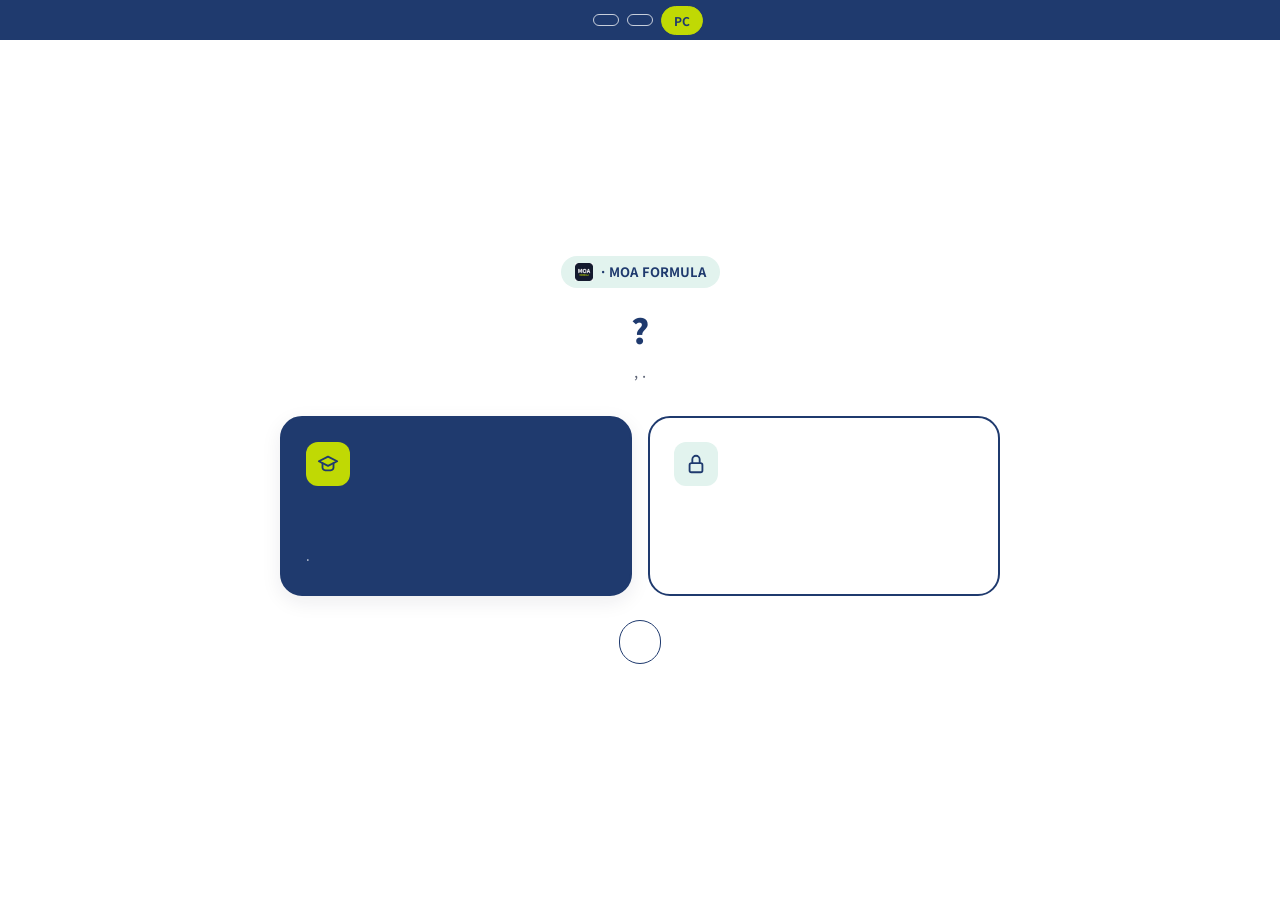
==== index.html @ aa8a3c90 "style: 앱 전체 이모지 제거 Co-Authored-By: Claude Sonnet 4.6 <noreply@anthropic.com> Claude-Session: https:/" ====
<!doctype html>
<html lang="ko">
<head>
<meta charset="UTF-8">
<meta name="viewport" content="width=device-width, initial-scale=1.0, maximum-scale=1.0">
<title>MOA FORMULA </title>
<meta name="apple-mobile-web-app-capable" content="yes">
<meta name="apple-mobile-web-app-status-bar-style" content="black-translucent">
<meta name="apple-mobile-web-app-title" content="MOA FORMULA">
<meta name="mobile-web-app-capable" content="yes">
<meta name="theme-color" content="#FFFFFF"><!--      (2026-10-03) -->
<link rel="apple-touch-icon" href="/apple-touch-icon.png">
<link rel="icon" type="image/png" sizes="192x192" href="/icon-192.png">
<link rel="manifest" href="/manifest.webmanifest"><!--    (2026-10-04) -->
<link rel="stylesheet" href="https://fonts.googleapis.com/css2?family=Noto+Sans+KR:wght@400;500;700;800;900&display=swap">
<link rel="stylesheet" href="/tokens.css">
<style>
*{box-sizing:border-box;-webkit-tap-highlight-color:transparent}
html,body{margin:0;padding:0}
body{font-family:var(--font-sans);background:var(--c-bg);color:var(--c-ink);font-size:var(--fs-base);line-height:var(--lh-base);word-break:keep-all;overflow-wrap:break-word;}
.app-card{--ac:var(--c-brand);--at:var(--c-brand);--ab:var(--c-brand);background:var(--c-surface);border-radius:var(--radius-lg);border:1px solid var(--c-line);box-shadow:var(--shadow-sm);padding:var(--space-4) var(--space-5) var(--space-5);margin-bottom:var(--space-3)}
.app-card .app-title{display:flex;align-items:center;gap:var(--space-3);font-size:var(--fs-lg);font-weight:var(--fw-heavy);color:var(--c-ink);margin-bottom:var(--space-3)}
.app-icon{flex-shrink:0;width:36px;height:36px;border-radius:var(--radius-md);display:inline-flex;align-items:center;justify-content:center;background:var(--ac);color:var(--c-on-brand)}
.app-icon svg{width:19px;height:19px}
.app-step{font-size:var(--fs-xs);font-weight:var(--fw-bold);color:var(--c-muted);letter-spacing:.02em;margin:0 0 var(--space-2)}
.app-desc{font-size:var(--fs-sm);color:var(--c-muted);margin:calc(var(--space-1) * -1) 0 var(--space-3)}
.c-resume{--ac:var(--app-resume);--at:var(--app-resume);--ab:var(--app-resume)}
.c-interview{--ac:var(--app-interview);--at:var(--app-interview);--ab:var(--app-interview)}
.c-tracker{--ac:var(--app-tracker);--at:var(--app-tracker-ink);--ab:var(--app-tracker)}
.c-tracker .app-icon{color:var(--app-tracker-ink)}
.c-board{--ac:var(--app-board);--at:var(--app-board);--ab:var(--app-board)}
.c-proposal,.c-assemble{--ac:var(--app-proposal);--at:var(--app-proposal);--ab:var(--app-proposal)}
.c-qbank{--ac:var(--app-qbank);--at:var(--app-qbank-ink);--ab:var(--app-qbank-ink)}
.c-qbank .app-icon{color:var(--app-qbank-ink)}
.c-master{--ac:var(--app-master);--at:var(--app-master);--ab:var(--app-master)}
.c-doc{--ac:var(--c-brand);--at:var(--c-brand);--ab:var(--c-brand)}
.c-timeplan{--ac:var(--app-timeplan,#0E7C74);--at:var(--app-timeplan,#0E7C74);--ab:var(--app-timeplan,#0E7C74)}
.role-row{display:flex;gap:var(--space-2);flex-wrap:wrap}
a.role-btn{flex:1;min-width:120px;text-align:center;min-height:46px;display:inline-flex;align-items:center;justify-content:center;padding:var(--space-3) var(--space-3);border-radius:var(--radius-md);font-size:var(--fs-md);font-weight:var(--fw-bold);text-decoration:none;transition:transform .12s ease,box-shadow .12s ease}
a.role-btn:hover{transform:translateY(-1px);box-shadow:var(--shadow-md)}
a.role-btn:focus-visible{outline:3px solid var(--c-focus);outline-offset:2px}
.role-btn.student{background:var(--ac);color:var(--c-on-brand);border:2px solid var(--ac)}
.c-tracker .role-btn.student{color:var(--app-tracker-ink)}
.c-qbank .role-btn.student{color:var(--app-qbank-ink)}
.role-btn.teacher{background:var(--c-surface);color:var(--at);border:2px solid var(--ab)}
.role-btn.teacher::before{content:"";display:inline-block;width:13px;height:13px;margin-right:6px;background:currentColor;
-webkit-mask:url("data:image/svg+xml,%3Csvg xmlns='http://www.w3.org/2000/svg' viewBox='0 0 24 24' fill='none' stroke='black' stroke-width='2.4' stroke-linecap='round' stroke-linejoin='round'%3E%3Crect x='5' y='11' width='14' height='10' rx='2'/%3E%3Cpath d='M8 11V7a4 4 0 0 1 8 0v4'/%3E%3C/svg%3E") center/contain no-repeat;
mask:url("data:image/svg+xml,%3Csvg xmlns='http://www.w3.org/2000/svg' viewBox='0 0 24 24' fill='none' stroke='black' stroke-width='2.4' stroke-linecap='round' stroke-linejoin='round'%3E%3Crect x='5' y='11' width='14' height='10' rx='2'/%3E%3Cpath d='M8 11V7a4 4 0 0 1 8 0v4'/%3E%3C/svg%3E") center/contain no-repeat}
.sr-only{position:absolute!important;width:1px;height:1px;padding:0;margin:-1px;overflow:hidden;clip:rect(0 0 0 0);white-space:nowrap;border:0}
.nav-tip{margin:var(--space-3) var(--space-3) 0;padding-top:var(--space-3);border-top:1px solid var(--c-line);font-size:var(--fs-xs);line-height:1.6;color:var(--c-muted);white-space:normal}
.role-legend{display:flex;gap:var(--space-4);font-size:var(--fs-xs);color:var(--c-muted);margin:0 var(--space-1) var(--space-3)}
.role-legend span{display:flex;align-items:center;gap:6px}
.role-legend i{display:inline-block;width:22px;height:12px;border-radius:4px}
.role-legend .lg-student{background:var(--c-brand)}
.role-legend .lg-teacher{border:2px solid var(--c-brand)}
.group-label{font-size:var(--fs-sm);font-weight:var(--fw-heavy);color:var(--c-muted);margin:var(--space-6) var(--space-1) var(--space-3);letter-spacing:.04em}
.master-only{display:none}
body.is-master .master-only{display:block}
.teacher-only{display:none}
body.is-teacher .teacher-only{display:block}
.who-bar{background:var(--c-brand-tint);border:1px solid var(--c-line);border-radius:var(--radius-lg);padding:var(--space-3) var(--space-4);font-size:var(--fs-sm);color:var(--c-ink);line-height:var(--lh-base);margin-bottom:var(--space-2)}
.who-bar b{color:var(--c-brand)}
.fold{padding:0;overflow:hidden}
.fold summary{cursor:pointer;padding:var(--space-4) var(--space-5);font-weight:var(--fw-heavy);font-size:var(--fs-base);color:var(--c-brand);list-style-position:inside}
.fold summary:focus-visible{outline:3px solid var(--c-focus);outline-offset:-3px}
.fold-body{padding:0 var(--space-5) var(--space-5);font-size:var(--fs-sm);line-height:var(--lh-loose);color:var(--c-ink-2)}
.feat-h{display:block;margin:var(--space-4) 0 6px;font-size:var(--fs-md);color:var(--fc)}
.note-box{margin-top:var(--space-4);padding:var(--space-3) var(--space-4);background:var(--c-danger-soft);border-radius:var(--radius-sm)}
.note-box b{color:var(--c-danger)}
.guide-h{display:flex;align-items:center;gap:var(--space-2);margin:var(--space-4) 0 var(--space-3);font-size:var(--fs-md)}
.guide-h i{width:10px;height:10px;border-radius:50%;background:var(--fc);display:inline-block}
table.guide{width:100%;border-collapse:separate;border-spacing:0;border-radius:var(--radius-md);overflow:hidden;border:1px solid var(--c-line);table-layout:fixed;margin-bottom:var(--space-5)}
table.guide th{text-align:left;font-size:var(--fs-xs);color:var(--c-on-brand);background:var(--fc);padding:10px 12px}
table.guide th:first-child{width:34%}
table.guide td{padding:12px;font-size:12.5px;line-height:1.7;vertical-align:top;border-top:1px solid var(--c-line);color:var(--c-ink-2);background:var(--c-surface)}
table.guide tr:nth-child(even) td{background:var(--c-surface-alt)}
table.guide td:first-child{font-weight:var(--fw-bold);color:var(--c-brand);line-height:1.5}
.fc-resume{--fc:var(--app-resume)} .fc-interview{--fc:var(--app-interview)} .fc-tracker{--fc:var(--app-tracker-ink)} .fc-board{--fc:var(--app-board)} .fc-proposal{--fc:var(--app-proposal)} .fc-timeplan{--fc:var(--app-timeplan,#0E7C74)}
footer{text-align:center;font-size:var(--fs-xs);color:var(--c-muted);padding:var(--space-6) var(--space-4) var(--space-2)}
/*    (  →   /   →  )  */
.landing,.login,.app-view{display:none}
body.view-landing .landing{display:flex}
body.view-login .login{display:flex}
body.view-app .app-view{display:block}
.landing,.login{min-height:100vh;align-items:center;justify-content:center;padding:var(--space-10) var(--space-5);background:var(--c-bg)}
.landing-inner{width:100%;max-width:720px;text-align:center}
.eyebrow{display:inline-flex;align-items:center;gap:var(--space-2);font-size:var(--fs-sm);font-weight:var(--fw-bold);color:var(--c-brand);background:var(--c-brand-soft);padding:6px 14px;border-radius:var(--radius-pill)}
.eyebrow img{width:18px;height:18px}
.landing h1{margin:var(--space-5) 0 var(--space-2);font-size:var(--fs-3xl);font-weight:var(--fw-black);line-height:var(--lh-tight);color:var(--c-ink);letter-spacing:-0.01em}
.landing .lead{margin:0 0 var(--space-8);font-size:var(--fs-base);color:var(--c-muted)}
.choice-grid{display:grid;grid-template-columns:repeat(2,minmax(0,1fr));gap:var(--space-4)}
.choice{font-family:inherit;text-align:left;cursor:pointer;display:flex;flex-direction:column;gap:var(--space-2);min-height:180px;padding:var(--space-6);border-radius:var(--radius-xl);transition:transform .15s ease,box-shadow .15s ease}
.choice:hover{transform:translateY(-2px);box-shadow:var(--shadow-lg)}
.choice:focus-visible{outline:3px solid var(--c-focus);outline-offset:3px}
.choice .ch-icon{width:44px;height:44px;border-radius:var(--radius-md);display:inline-flex;align-items:center;justify-content:center}
.choice .ch-icon svg{width:22px;height:22px}
.choice .ch-title{font-size:var(--fs-2xl);font-weight:var(--fw-black);margin-top:auto}
.choice .ch-sub{font-size:var(--fs-sm);line-height:var(--lh-base)}
.choice.student{background:var(--c-brand);color:var(--c-on-brand);border:2px solid var(--c-brand);box-shadow:var(--shadow-md)}
.choice.student .ch-icon{background:var(--c-accent);color:var(--c-accent-ink)}
.choice.student .ch-sub{color:var(--c-on-brand-muted)}
.choice.teacher{background:var(--c-surface);color:var(--c-brand);border:2px solid var(--c-brand)}
.choice.teacher .ch-icon{background:var(--c-brand-soft);color:var(--c-brand)}
.choice.teacher .ch-sub{color:var(--c-muted)}
.landing .foot-note{margin-top:var(--space-6);font-size:var(--fs-xs);color:var(--c-muted)}
.login-card{width:100%;max-width:420px;background:var(--c-surface);border:1px solid var(--c-line);border-radius:var(--radius-xl);box-shadow:var(--shadow-md);padding:var(--space-8) var(--space-6)}
.login-card h2{margin:var(--space-2) 0 var(--space-1);font-size:var(--fs-xl);font-weight:var(--fw-black);color:var(--c-ink)}
.login-card .lead{margin:0 0 var(--space-5);font-size:var(--fs-sm);color:var(--c-muted)}
.login-card label.f{display:block;font-size:var(--fs-sm);font-weight:var(--fw-bold);color:var(--c-ink-2);margin:var(--space-4) 0 6px}
.login-card input[type=text]{width:100%;font-family:inherit;font-size:16px;padding:12px 14px;border:1px solid var(--c-line-strong);border-radius:var(--radius-md);background:var(--c-surface);color:var(--c-ink)}
.login-card input[type=text]:focus{outline:3px solid var(--c-brand-soft);border-color:var(--c-brand)}
.back-link{font-family:inherit;background:none;border:none;padding:var(--space-2) 0;color:var(--c-muted);font-size:var(--fs-sm);cursor:pointer}
.back-link:hover{color:var(--c-brand)}
.privacy-box{margin-top:var(--space-5);padding:var(--space-4);background:var(--c-surface-alt);border:1px solid var(--c-line);border-radius:var(--radius-md);font-size:var(--fs-xs);line-height:var(--lh-base);color:var(--c-ink-2)}
.privacy-box b{display:block;font-size:var(--fs-sm);color:var(--c-ink);margin-bottom:var(--space-1)}
.privacy-box ul{margin:0 0 var(--space-2);padding-left:18px}
.privacy-box a{color:var(--c-brand);font-weight:var(--fw-bold)}
label.check{display:flex;gap:var(--space-2);align-items:flex-start;margin-top:var(--space-3);font-size:var(--fs-sm);color:var(--c-ink);cursor:pointer}
label.check input{width:18px;height:18px;margin-top:2px;accent-color:var(--c-brand)}
.quick{margin:0 0 var(--space-5)}
.quick-lab{font-size:var(--fs-sm);color:var(--c-muted);margin-bottom:var(--space-2)}
.login-card.has-quick > :not(.back-link):not(h2):not(.lead):not(.quick){display:none}
.form-err{min-height:20px;margin:var(--space-2) 0 0;font-size:var(--fs-sm);color:var(--c-danger)}
.btn-primary{width:100%;min-height:50px;margin-top:var(--space-2);font-family:inherit;font-size:var(--fs-base);font-weight:var(--fw-bold);border:none;border-radius:var(--radius-md);background:var(--c-brand);color:var(--c-on-brand);cursor:pointer}
.btn-primary:hover{background:var(--c-brand-strong)}
.btn-primary:focus-visible{outline:3px solid var(--c-focus);outline-offset:2px}
/*     ( )  */
.cc-new{width:100%;font-family:inherit;font-size:var(--fs-md);font-weight:var(--fw-bold);min-height:48px;border:none;border-radius:var(--radius-md);background:var(--c-brand);color:var(--c-on-brand);cursor:pointer;margin-top:var(--space-3)}
.cc-new:hover{background:var(--c-brand-strong)}
.cc-form{display:flex;flex-direction:column;gap:var(--space-3);margin-top:var(--space-3);padding:var(--space-4);background:var(--c-surface-alt);border:1px solid var(--c-line);border-radius:var(--radius-md)}
.cc-form[hidden]{display:none}
.cc-form label{display:block;font-size:var(--fs-xs);font-weight:var(--fw-bold);color:var(--c-ink-2);margin-bottom:4px}
.cc-form input,.cc-form select{width:100%;box-sizing:border-box;font-family:inherit;font-size:16px;min-height:44px;padding:0 var(--space-3);border:1px solid var(--c-line-strong);border-radius:var(--radius-md);background:var(--c-surface);color:var(--c-ink)}
.cc-row2{display:grid;grid-template-columns:minmax(0,1fr) minmax(0,1fr);gap:var(--space-2)}
.cc-chips{display:flex;flex-wrap:wrap;gap:6px;margin-top:6px}
.cc-chips:empty{display:none}
.cc-chip{font-family:inherit;font-size:var(--fs-xs);min-height:32px;padding:0 12px;border-radius:999px;border:1px solid var(--c-line-strong);background:var(--c-surface);color:var(--c-ink-2);cursor:pointer}
.cc-chip:hover{border-color:var(--c-brand);color:var(--c-brand)}
.cc-preview{font-size:var(--fs-sm);color:var(--c-ink-2);background:var(--c-surface);border:1px dashed var(--c-line-strong);border-radius:var(--radius-md);padding:10px 12px}
.cc-preview b{color:var(--c-ink)}
.qt-box{grid-column:1 / -1}
.qt-box .qt-note{font-size:var(--fs-xs);color:var(--c-ink-2);margin:4px 0 0;line-height:1.5}
.as-only{margin:var(--space-2) 0}
.as-only label{display:block;font-size:var(--fs-xs);font-weight:var(--fw-bold);color:var(--c-ink-2);margin-bottom:4px}
.as-only select{width:100%;box-sizing:border-box;font-family:inherit;font-size:16px;min-height:44px;padding:0 var(--space-3);border:1px solid var(--c-line-strong);border-radius:var(--radius-md);background:var(--c-surface);color:var(--c-ink)}
.qt-box label.once-chk,.cc-row2 label.once-chk{grid-column:1/-1;display:flex;align-items:flex-start;gap:8px;font-size:var(--fs-sm);font-weight:var(--fw-regular);margin:2px 0 0;color:var(--c-ink-2);line-height:1.5;cursor:pointer}
.qt-box label.once-chk input,.cc-row2 label.once-chk input{width:18px;height:18px;min-height:0;padding:0;margin:2px 0 0;flex:none;accent-color:var(--c-brand)}
.qt-tag{display:inline-block;font-size:11px;font-weight:var(--fw-bold);color:var(--c-ink-2);background:var(--c-surface-alt);border:1px solid var(--c-line);border-radius:999px;padding:1px 8px;margin:2px 4px 0 0}
.qt-tag.on{color:var(--c-brand);border-color:var(--c-brand);background:var(--c-surface)}
.qt-tag.off{font-weight:var(--fw-regular);color:var(--c-muted);background:var(--c-surface)}
.cc-btn{font-family:inherit;font-size:var(--fs-md);font-weight:var(--fw-bold);min-height:48px;padding:0 var(--space-5);border:none;border-radius:var(--radius-md);background:var(--c-brand);color:var(--c-on-brand);cursor:pointer;white-space:nowrap}
.cc-btn:hover{background:var(--c-brand-strong)}
.cc-btn:focus-visible,.cc-new:focus-visible,.cc-copy:focus-visible,.cc-more:focus-visible,.cc-end:focus-visible,.cc-toggle:focus-visible{outline:3px solid var(--c-focus);outline-offset:2px}
.cc-msg{min-height:18px;margin:var(--space-2) 0 0;font-size:var(--fs-sm);color:var(--c-danger)}
.cc-msg.ok{color:var(--c-ink);font-weight:var(--fw-bold)}
.cc-list{display:flex;flex-direction:column;gap:var(--space-2);margin-top:var(--space-2)}
.cc-head{font-size:var(--fs-sm);font-weight:var(--fw-bold);color:var(--c-ink-2);margin-top:var(--space-2)}
.cc-ticket{border:2px solid var(--c-brand);border-radius:var(--radius-lg);padding:var(--space-4);display:flex;flex-direction:column;gap:var(--space-3);background:var(--c-surface)}
.cc-ticket-top{display:flex;align-items:center;justify-content:space-between;gap:var(--space-3)}
.cc-ticket .cc-code{font-size:40px}
.cc-ticket .cc-name{font-size:var(--fs-md);font-weight:var(--fw-bold);color:var(--c-ink);word-break:keep-all}
.cc-left{font-size:var(--fs-xs);font-weight:var(--fw-bold);color:var(--c-brand);background:var(--c-brand-soft);border-radius:999px;padding:5px 10px;white-space:nowrap}
.cc-left.warn{color:#8A4B00;background:#FFF1DC}
.cc-ticket .cc-actions{display:flex;gap:var(--space-2);position:relative}
.cc-ticket .cc-copy{flex:1;min-height:44px;border:none;background:var(--c-brand);color:var(--c-on-brand);font-size:var(--fs-sm)}
.cc-ticket .cc-copy.line{background:var(--c-surface);color:var(--c-brand);border:1px solid var(--c-brand)}
.cc-item{display:flex;align-items:center;gap:var(--space-3);padding:6px 6px 6px var(--space-3);border-radius:var(--radius-md);background:var(--c-surface-alt);position:relative}
.cc-code{font-size:22px;font-weight:var(--fw-black);letter-spacing:.14em;color:var(--c-brand);font-variant-numeric:tabular-nums;line-height:1}
.cc-meta{flex:1;min-width:0;font-size:var(--fs-xs);color:var(--c-ink-2);line-height:1.5}
.cc-meta b{display:block;font-size:var(--fs-sm);color:var(--c-ink);overflow:hidden;text-overflow:ellipsis;white-space:nowrap}
.cc-copy{font-family:inherit;font-weight:var(--fw-bold);border-radius:var(--radius-md);cursor:pointer;white-space:nowrap}
.cc-item .cc-copy{min-height:44px;padding:0 10px;font-size:var(--fs-xs);border:1px solid var(--c-brand);background:var(--c-surface);color:var(--c-brand)}
.cc-more{width:44px;height:44px;flex-shrink:0;display:flex;align-items:center;justify-content:center;border:1px solid var(--c-line-strong);border-radius:var(--radius-md);background:var(--c-surface);cursor:pointer;color:var(--c-ink-2);font-size:20px;line-height:1}
.cc-item .cc-more{border-color:transparent;background:transparent}
.cc-ticket .cc-more{flex:0 0 44px;width:44px;padding:0}
.cc-pop .cc-copy{width:100%;text-align:left;min-height:44px;padding:0 12px;border:none;background:transparent;color:var(--c-brand);font-size:var(--fs-sm);border-radius:var(--radius-sm)}
.cc-pop .cc-copy:hover{background:var(--c-surface-alt)}
.cc-pop{position:absolute;right:0;top:calc(100% + 4px);z-index:5;background:var(--c-surface);border:1px solid var(--c-line-strong);border-radius:var(--radius-md);box-shadow:var(--shadow-md);padding:4px;min-width:150px}
.cc-pop[hidden]{display:none}
.cc-pop-h{padding:8px 12px 2px;font-size:var(--fs-xs);color:var(--c-ink-2);border-top:1px solid var(--c-line)}
.cc-end{width:100%;text-align:left;font-family:inherit;font-size:var(--fs-sm);min-height:44px;padding:0 12px;border:none;background:transparent;color:var(--c-danger);cursor:pointer;border-radius:var(--radius-sm)}
.cc-end:hover{background:var(--c-surface-alt)}
.cc-others{margin-top:var(--space-4);padding-top:var(--space-4);border-top:1px solid var(--c-line);display:flex;flex-direction:column;gap:var(--space-2)}
.cc-others[hidden]{display:none}
.cc-toggle{display:flex;align-items:center;justify-content:space-between;width:100%;min-height:44px;padding:0 14px;font-family:inherit;font-size:var(--fs-sm);color:var(--c-ink);background:var(--c-surface);border:1px solid var(--c-line-strong);border-radius:var(--radius-md);cursor:pointer}
.cc-toggle b{color:var(--c-brand)}
.cc-toggle span:last-child{color:var(--c-muted);font-size:var(--fs-xs)}
.cc-owner{font-size:var(--fs-sm);font-weight:var(--fw-bold);color:var(--c-ink);margin-top:var(--space-2)}
/*     (2026-10-03) */
.as-list{display:flex;flex-direction:column;gap:var(--space-2);margin-bottom:var(--space-3)}
.as-card{border:2px solid var(--c-brand);border-radius:var(--radius-lg);padding:var(--space-3) var(--space-4);background:var(--c-surface)}
.as-card.later{border-width:1px;border-color:var(--c-line,#DDE1E9)}
.as-top{display:flex;align-items:center;gap:6px;flex-wrap:wrap;font-size:var(--fs-xs);color:var(--c-ink-2)}
.as-tag{font-weight:800;color:#fff;background:var(--c-brand);border-radius:6px;padding:2px 8px}
.as-tag.own{background:#643DF2}
.as-title{font-size:var(--fs-md);font-weight:var(--fw-bold);color:var(--c-ink);margin-top:4px;word-break:keep-all}
.as-slot{display:inline-block;margin-top:4px;font-size:var(--fs-sm);font-weight:700;color:var(--c-ink-2);background:var(--c-surface-alt,#F3F4F7);border-radius:6px;padding:2px 8px}
.as-live{display:flex;align-items:center;justify-content:space-between;gap:var(--space-2);margin-top:var(--space-2)}
.as-live .cc-code{font-size:36px}
.as-btn{width:100%;min-height:48px;margin-top:var(--space-2);border:none;border-radius:var(--radius-md,10px);background:var(--c-brand);color:var(--c-on-brand,#fff);font-weight:800;font-size:var(--fs-sm);cursor:pointer}
.as-btn.line{background:var(--c-surface);color:var(--c-brand);border:1.5px solid var(--c-brand)}
.as-row{display:flex;gap:var(--space-2)}.as-row .as-btn{flex:1}
.as-sv{width:100%;min-height:44px;margin-top:var(--space-2);border:1px dashed var(--c-line-strong,#C9CED8);border-radius:var(--radius-md,10px);background:var(--c-surface);color:var(--c-ink);font-family:inherit;font-weight:700;font-size:var(--fs-sm);cursor:pointer}
.as-sv:hover{border-style:solid}
.as-head{display:block;color:inherit;text-decoration:none;border-radius:var(--radius-md,10px)}
.as-head:focus-visible{outline:2px solid var(--c-ink);outline-offset:4px}
.as-go{margin-left:auto;font-weight:700;color:var(--c-ink);white-space:nowrap}
.bigcode .bc-url{display:flex;gap:8px;flex-wrap:wrap;justify-content:center}
.bigcode .bc-url button{min-height:44px;padding:0 18px;border-radius:22px;border:1px solid var(--c-line,#DDE1E9);background:#fff;font-family:inherit;font-weight:700;cursor:pointer}
.bigcode{position:fixed;inset:0;z-index:9999;background:#fff;display:flex;flex-direction:column;align-items:center;justify-content:center;gap:18px;padding:24px;text-align:center}
.bigcode .bc-lab{font-size:clamp(18px,3vw,30px);font-weight:800;color:var(--c-ink);word-break:keep-all}
.bigcode .bc-code{font-size:clamp(90px,22vw,220px);font-weight:900;letter-spacing:.12em;color:var(--c-brand);line-height:1;font-variant-numeric:tabular-nums}
.bigcode .bc-how{font-size:clamp(15px,2.2vw,22px);color:var(--c-ink-2);line-height:1.6}
.bigcode img{width:clamp(130px,20vw,200px);height:auto}
.bigcode .bc-close{position:absolute;top:16px;right:16px;min-height:44px;padding:0 18px;border-radius:22px;border:1px solid var(--c-line,#DDE1E9);background:#fff;font-weight:700;cursor:pointer}
.cc-tag{font-size:var(--fs-xs);color:var(--c-ink-2);background:var(--c-surface-alt);border-radius:999px;padding:4px 10px}
.cc-empty{font-size:var(--fs-sm);color:var(--c-muted);padding:var(--space-2) 0}
.cc-card{grid-column:1 / -1}
.btn-ghost{font-family:inherit;font-size:var(--fs-sm);font-weight:var(--fw-bold);background:transparent;border:1px solid var(--c-on-brand-muted);color:var(--c-on-brand);border-radius:var(--radius-sm);padding:6px 12px;cursor:pointer}
/*   —    */
.student-only{display:none}
body.is-student .student-only{display:block}
body.is-student .staff-only,body.is-student .role-btn.teacher{display:none}
/*   +  (    .frame   →    )  */
.preview-bar{position:sticky;top:0;z-index:40;display:flex;align-items:center;justify-content:center;gap:var(--space-2);height:40px;padding:0 var(--space-4);background:var(--c-ink);color:var(--c-on-brand)}
.pv-label{font-size:var(--fs-xs);color:var(--c-on-brand-muted);margin-right:var(--space-2)}
.preview-bar button{font-family:inherit;font-size:var(--fs-xs);font-weight:var(--fw-bold);padding:5px 12px;border-radius:var(--radius-pill);border:1px solid var(--c-on-brand-muted);background:transparent;color:var(--c-on-brand);cursor:pointer}
.preview-bar button[aria-pressed="true"]{background:var(--c-accent);border-color:var(--c-accent);color:var(--c-accent-ink)}
body.is-student .preview-bar{display:none}
@media (max-width:820px){ .preview-bar{display:none} }
.frame{container-type:inline-size;container-name:frame;width:100%;margin:0 auto;background:var(--c-bg);position:relative}
body[data-preview="mobile"] .frame{width:390px}
body[data-preview="tablet"] .frame{width:768px}
body[data-preview="mobile"],body[data-preview="tablet"]{background:var(--c-line)}
body[data-preview="mobile"] .frame,body[data-preview="tablet"] .frame{margin:var(--space-6) auto;border-radius:var(--radius-xl);box-shadow:var(--shadow-lg);overflow:clip;min-height:760px}
body{--pv-h:40px}
body.is-student{--pv-h:0px}
@media (max-width:820px){ body{--pv-h:0px} }
.landing,.login{min-height:calc(100vh - var(--pv-h))}

.topbar{position:sticky;top:var(--pv-h);z-index:30;display:flex;align-items:center;gap:var(--space-3);height:var(--h-topbar);padding:0 var(--space-6);background:var(--c-brand);color:var(--c-on-brand)}
.topbar .brand{display:flex;align-items:center;gap:var(--space-2);font-size:var(--fs-md);font-weight:var(--fw-black);letter-spacing:.06em;color:var(--c-on-brand)}
.topbar .brand img{width:24px;height:24px}
.topbar-right{margin-left:auto;display:flex;align-items:center;gap:var(--space-2)}
.role-pill{font-size:var(--fs-xs);font-weight:var(--fw-bold);padding:4px 10px;border-radius:var(--radius-pill);background:var(--c-accent);color:var(--c-accent-ink)}
.menu-btn{display:none;align-items:center;justify-content:center;width:44px;height:44px;margin-left:calc(var(--space-2) * -1);background:transparent;border:none;color:var(--c-on-brand);border-radius:var(--radius-sm);cursor:pointer}
.menu-btn:focus-visible,.btn-ghost:focus-visible{outline:3px solid var(--c-accent);outline-offset:2px}

.shell{display:grid;grid-template-columns:var(--w-sidenav) minmax(0,1fr);gap:var(--space-8);max-width:var(--w-content);margin:0 auto;padding:var(--space-8) var(--space-6) var(--space-10)}
.sidenav{position:sticky;top:calc(var(--pv-h) + var(--h-topbar) + var(--space-6));align-self:start;display:flex;flex-direction:column;gap:2px}
.nav-label{font-size:var(--fs-xs);font-weight:var(--fw-bold);letter-spacing:.12em;color:var(--c-muted);padding:0 var(--space-3) var(--space-2)}
.sidenav a{display:flex;align-items:center;gap:var(--space-3);min-height:44px;padding:0 var(--space-3);border-radius:var(--radius-md);font-size:var(--fs-md);font-weight:var(--fw-bold);color:var(--c-ink-2);text-decoration:none;white-space:nowrap}
.sidenav a svg{width:18px;height:18px;flex-shrink:0;color:var(--c-muted)}
.sidenav a:hover{background:var(--c-surface)}
.sidenav a.active{background:var(--c-surface);color:var(--c-brand);box-shadow:var(--shadow-sm)}
.sidenav a.active svg{color:var(--c-brand)}
.sidenav a:focus-visible{outline:3px solid var(--c-focus);outline-offset:-3px}
.sidenav a.master-only{display:none}
body.is-master .sidenav a.master-only{display:flex}
body.is-student .sidenav{display:none}
body.is-student .shell{grid-template-columns:minmax(0,1fr);max-width:640px}
.page-head h1{margin:0;font-size:var(--fs-2xl);font-weight:var(--fw-black);color:var(--c-ink)}
.page-head p{margin:var(--space-1) 0 var(--space-4);font-size:var(--fs-sm);color:var(--c-muted)}
.sec{scroll-margin-top:calc(var(--pv-h) + var(--h-topbar) + var(--space-4))}
.sec .group-label{margin-top:var(--space-8)}
.card-grid{display:grid;grid-template-columns:repeat(2,minmax(0,1fr));gap:var(--space-4);align-items:start}
.card-grid .app-card{margin-bottom:0;height:100%}
body.is-student .card-grid{grid-template-columns:1fr}
.fold{margin-top:var(--space-4)}

/* :     */
@container frame (max-width:1023px){
  .shell{grid-template-columns:minmax(0,1fr);gap:0;padding-top:0}
  .sidenav{top:calc(var(--pv-h) + var(--h-topbar));z-index:20;flex-direction:row;gap:var(--space-1);overflow-x:auto;margin:0 calc(var(--space-6) * -1) var(--space-4);padding:var(--space-2) var(--space-6);background:var(--c-bg);border-bottom:1px solid var(--c-line);scrollbar-width:none}
  .sidenav::-webkit-scrollbar{display:none}
  .nav-label{display:none}
  .nav-tip{display:none}
  .sidenav a{min-height:40px;font-size:var(--fs-sm)}
  .page-head{padding-top:var(--space-4)}
}
/* :   */
@container frame (max-width:767px){
  .cc-form{grid-template-columns:1fr 1fr}
  .cc-form > div:first-child{grid-column:1 / -1}
  .cc-item{flex-wrap:wrap;gap:var(--space-2) var(--space-3)}
  .cc-actions{width:100%}
  .cc-actions button{flex:1}
  .topbar{padding:0 var(--space-4)}
  .menu-btn{display:inline-flex}
  body.is-student .menu-btn{display:none}
  .shell{padding:0 var(--space-4) var(--space-10)}
  .sidenav{position:sticky;top:calc(var(--pv-h) + var(--h-topbar));z-index:25;margin:0 calc(var(--space-4) * -1);flex-direction:column;gap:2px;padding:var(--space-3);background:var(--c-surface);border-bottom:1px solid var(--c-line);box-shadow:var(--shadow-lg);display:none}
  body.nav-open .sidenav{display:flex}
  .nav-tip{display:block;margin:var(--space-2) var(--space-1) 0}
  .sidenav a{min-height:48px;font-size:var(--fs-base)}
  .card-grid{grid-template-columns:1fr}
  .page-head h1{font-size:var(--fs-xl)}
  .role-pill{display:none}
  .choice-grid{grid-template-columns:1fr}
  .choice{min-height:136px;padding:var(--space-5)}
  .landing{padding:var(--space-8) var(--space-4)}
  .landing h1{font-size:var(--fs-2xl)}
  .login{padding:var(--space-6) var(--space-4)}
  .login-card{padding:var(--space-6) var(--space-5)}
}

/*  2026-10-03 B+C+D :   ,    ,       */
.topbar{background:var(--c-surface);color:var(--c-ink);border-bottom:1px solid #EEF0F4}
.topbar .brand{color:var(--c-ink);letter-spacing:-0.01em;font-size:var(--fs-sm)}
.topbar .brand img{display:none}
.topbar .brand::before{content:"";width:18px;height:18px;border-radius:5px;background:var(--c-accent);flex-shrink:0}
.menu-btn{color:var(--c-ink)}
.role-pill{background:var(--c-surface);color:var(--c-ink);border:1.5px solid var(--c-ink)}
.btn-ghost{border-color:var(--c-line-strong);color:var(--c-ink);border-radius:var(--radius-md);min-height:36px}
.app-card{box-shadow:none}
.app-icon{background:var(--c-ink);color:#FFFFFF !important}
.app-card .app-title::after{content:"";width:8px;height:8px;border-radius:50%;background:var(--ac);margin-left:auto;flex-shrink:0}
.c-doc .app-title::after{display:none}
.c-qbank .app-title::after{background:var(--app-qbank-ink)}
.login-card input[type=text]{background:var(--c-surface-alt);border-color:transparent}
.login-card input[type=text]:focus{background:#FFFFFF;outline:4px solid var(--c-accent-soft);border-color:var(--c-ink)}
.role-btn.student,.c-tracker .role-btn.student,.c-qbank .role-btn.student{background:var(--c-ink);border-color:var(--c-ink);color:#FFFFFF}
.role-btn.teacher{color:var(--c-ink);border-color:var(--c-ink)}
.who-bar{border:0}
.who-bar b{color:var(--c-ink)}
.eyebrow{color:var(--c-accent-ink)}
.cc-ticket{border-color:var(--c-ink)}
.cc-left{color:var(--c-accent-ink)}
/*   :   +     */
.stu-hello{margin:var(--space-6) 0 var(--space-2);font-size:26px;line-height:1.4;font-weight:var(--fw-black);letter-spacing:-0.025em;color:var(--c-ink)}
.stu-class{display:inline-flex;align-items:center;gap:6px;font-size:var(--fs-sm);font-weight:var(--fw-bold);color:var(--c-accent-ink);background:var(--c-accent-soft);border-radius:999px;padding:5px 12px;margin-bottom:var(--space-2)}
.stu-class:empty{display:none}
body.is-student .page-head,body.is-student .who-bar.student-only,body.is-student #h-tools{display:none}
body.is-student .app-card{background:var(--c-surface-alt);border:0;padding:var(--space-5)}
body.is-student .app-card .app-title{font-size:var(--fs-xl)}
body.is-student .app-card .role-btn.student{min-height:52px;font-size:var(--fs-base)}
.stu-note{font-size:var(--fs-xs);color:var(--c-muted);margin:var(--space-4) var(--space-1) 0;line-height:1.6}

/*    (2026-10-03) */
.stu-next{display:flex;flex-direction:column;gap:10px;margin:var(--space-4) 0 0}
.stu-next:empty{display:none}
.nx-card{display:block;padding:20px;border-radius:22px;background:var(--c-ink);color:#FFFFFF;text-decoration:none}
.nx-card:focus-visible{outline:3px solid var(--c-accent);outline-offset:3px}
.nx-top{display:flex;justify-content:space-between;align-items:center;font-size:13px;font-weight:700;color:var(--c-accent)}
.nx-top span:last-child{color:#AEB4C6;font-weight:500;font-size:12px}
.nx-title{margin:12px 0 14px;font-size:19px;line-height:1.45;font-weight:var(--fw-bold)}
.nx-segs{display:grid;gap:4px}
.nx-segs i{height:6px;border-radius:3px;background:rgba(255,255,255,.15)}
.nx-segs i.on{background:var(--c-accent)}
.nx-row{display:flex;gap:12px;align-items:center;padding:14px 16px;border-radius:16px;border:1px solid var(--c-line);text-decoration:none;color:var(--c-ink)}
.nx-row .ic{width:36px;height:36px;border-radius:10px;background:var(--c-accent-soft);display:flex;align-items:center;justify-content:center;flex-shrink:0}
.nx-row b{display:block;font-size:var(--fs-md)}
.nx-row small{display:block;font-size:var(--fs-xs);color:var(--c-muted)}

/*    · (2026-10-04) */
.inst-wrap{margin-top:var(--space-6);display:flex;flex-direction:column;align-items:center;gap:var(--space-2)}
.inst-wrap .foot-note{margin-top:0}
.inst-btn{display:inline-flex;align-items:center;justify-content:center;gap:8px;min-height:44px;padding:0 20px;font-family:inherit;font-size:var(--fs-sm);font-weight:var(--fw-bold);color:var(--c-brand);background:var(--c-surface);border:1.5px solid var(--c-brand);border-radius:var(--radius-pill,999px);cursor:pointer}
.inst-btn:active{transform:scale(.98)}
.inst-btn.sm{width:100%;min-height:40px;border-radius:var(--radius-md);font-size:var(--fs-xs)}
.inst-btn[hidden],.js-install-note[hidden],.nav-tip[hidden]{display:none!important}
.inst-sheet{position:fixed;inset:0;z-index:200;display:flex;align-items:flex-end;justify-content:center;background:rgba(20,26,46,.45)}
.inst-sheet[hidden]{display:none}
.inst-card{width:100%;max-width:460px;background:#fff;border-radius:20px 20px 0 0;padding:22px 20px calc(20px + env(safe-area-inset-bottom));font-family:inherit;color:var(--c-ink);max-height:85vh;overflow:auto}
@media (min-width:768px){.inst-sheet{align-items:center}.inst-card{border-radius:20px}}
.inst-card h3{margin:0 0 4px;font-size:var(--fs-md);font-weight:var(--fw-black)}
.inst-card .sub{margin:0 0 14px;font-size:var(--fs-sm);color:var(--c-muted);line-height:1.6}
.inst-card ol{margin:0 0 12px;padding:0;list-style:none;counter-reset:st}
.inst-card ol li{counter-increment:st;position:relative;padding:10px 12px 10px 44px;margin-bottom:8px;background:var(--c-surface-alt);border-radius:12px;font-size:var(--fs-sm);line-height:1.55}
.inst-card ol li::before{content:counter(st);position:absolute;left:12px;top:10px;width:22px;height:22px;border-radius:50%;background:var(--c-brand);color:#fff;font-size:12px;font-weight:700;display:flex;align-items:center;justify-content:center}
.inst-card .key{display:inline-block;padding:0 6px;border:1px solid var(--c-line-strong);border-radius:6px;background:#fff;font-weight:700;white-space:nowrap}
.inst-card .alt{margin:0 0 14px;font-size:var(--fs-xs);color:var(--c-muted);line-height:1.6}
.inst-card .row{display:flex;gap:8px}
.inst-card .row button{flex:1;min-height:46px;border-radius:12px;font-family:inherit;font-size:var(--fs-sm);font-weight:700;cursor:pointer}
.inst-card .go{background:var(--c-brand);color:#fff;border:none}
.inst-card .close{background:#fff;color:var(--c-ink);border:1px solid var(--c-line-strong)}
</style>
</head>
<script src="/staff-guard.js" data-mode="manual" data-color="#1F3A6E" data-check="https://resume-feedback-app-phi.vercel.app/api/staff-check"></script>
<body class="view-landing">
<svg width="0" height="0" style="position:absolute" aria-hidden="true">
<defs>
<symbol id="i-doc" viewBox="0 0 24 24" fill="none" stroke="currentColor" stroke-width="2" stroke-linecap="round" stroke-linejoin="round"><path d="M14 3H7a2 2 0 0 0-2 2v14a2 2 0 0 0 2 2h10a2 2 0 0 0 2-2V8z"/><path d="M14 3v5h5"/><path d="M9 13h6M9 17h4"/></symbol>
<symbol id="i-mic" viewBox="0 0 24 24" fill="none" stroke="currentColor" stroke-width="2" stroke-linecap="round" stroke-linejoin="round"><rect x="9" y="3" width="6" height="11" rx="3"/><path d="M5 11a7 7 0 0 0 14 0M12 18v3"/></symbol>
<symbol id="i-chart" viewBox="0 0 24 24" fill="none" stroke="currentColor" stroke-width="2" stroke-linecap="round" stroke-linejoin="round"><path d="M4 20V10M10 20V4M16 20v-7M22 20H2"/></symbol>
<symbol id="i-cal" viewBox="0 0 24 24" fill="none" stroke="currentColor" stroke-width="2" stroke-linecap="round" stroke-linejoin="round"><rect x="3" y="5" width="18" height="16" rx="2"/><path d="M3 10h18M8 3v4M16 3v4"/></symbol>
<symbol id="i-file" viewBox="0 0 24 24" fill="none" stroke="currentColor" stroke-width="2" stroke-linecap="round" stroke-linejoin="round"><path d="M6 3h9l4 4v14H6z"/><path d="M9 12h7M9 16h7M9 8h3"/></symbol>
<symbol id="i-spark" viewBox="0 0 24 24" fill="none" stroke="currentColor" stroke-width="2" stroke-linecap="round" stroke-linejoin="round"><path d="M12 3l1.8 5.2L19 10l-5.2 1.8L12 17l-1.8-5.2L5 10l5.2-1.8z"/><path d="M19 17l.8 2.2L22 20l-2.2.8L19 23l-.8-2.2L16 20l2.2-.8z"/></symbol>
<symbol id="i-book" viewBox="0 0 24 24" fill="none" stroke="currentColor" stroke-width="2" stroke-linecap="round" stroke-linejoin="round"><path d="M4 5a2 2 0 0 1 2-2h13v16H6a2 2 0 0 0-2 2z"/><path d="M4 21a2 2 0 0 1 2-2h13v2"/></symbol>
<symbol id="i-dash" viewBox="0 0 24 24" fill="none" stroke="currentColor" stroke-width="2" stroke-linecap="round" stroke-linejoin="round"><rect x="3" y="3" width="8" height="9" rx="1.5"/><rect x="13" y="3" width="8" height="5" rx="1.5"/><rect x="13" y="10" width="8" height="11" rx="1.5"/><rect x="3" y="14" width="8" height="7" rx="1.5"/></symbol>
<symbol id="i-users" viewBox="0 0 24 24" fill="none" stroke="currentColor" stroke-width="2" stroke-linecap="round" stroke-linejoin="round"><circle cx="9" cy="8" r="3.5"/><path d="M2.5 20a6.5 6.5 0 0 1 13 0"/><path d="M16 4.6a3.5 3.5 0 0 1 0 6.8M21.5 20a6.5 6.5 0 0 0-4-6"/></symbol>
<symbol id="i-menu" viewBox="0 0 24 24" fill="none" stroke="currentColor" stroke-width="2" stroke-linecap="round"><path d="M4 7h16M4 12h16M4 17h16"/></symbol>
<symbol id="i-student" viewBox="0 0 24 24" fill="none" stroke="currentColor" stroke-width="2" stroke-linecap="round" stroke-linejoin="round"><path d="M2 9l10-5 10 5-10 5z"/><path d="M6 11v5c0 1.7 2.7 3 6 3s6-1.3 6-3v-5"/></symbol>
<symbol id="i-hash" viewBox="0 0 24 24" fill="none" stroke="currentColor" stroke-width="2" stroke-linecap="round" stroke-linejoin="round"><path d="M5 9h14M5 15h14M10 4 8 20M16 4l-2 16"/></symbol>
<symbol id="i-lock" viewBox="0 0 24 24" fill="none" stroke="currentColor" stroke-width="2" stroke-linecap="round" stroke-linejoin="round"><rect x="5" y="11" width="14" height="10" rx="2"/><path d="M8 11V7a4 4 0 0 1 8 0v4"/></symbol>
</defs>
</svg>

<div class="preview-bar" role="toolbar" aria-label=" ">
<span class="pv-label"> </span>
<button type="button" data-pv="mobile" aria-pressed="false"></button>
<button type="button" data-pv="tablet" aria-pressed="false"></button>
<button type="button" data-pv="pc" aria-pressed="true">PC</button>
</div>
<div class="frame" id="frame">
<section class="landing" id="landing" aria-labelledby="landingTitle">
<div class="landing-inner">
<div class="eyebrow"><img class="js-logo" alt=""> · MOA FORMULA</div>
<h1 id="landingTitle"> ?</h1>
<p class="lead"> ,     .</p>
<div class="choice-grid">
<button type="button" class="choice student" id="goStudent"><span class="ch-icon"><svg><use href="#i-student"/></svg></span><span class="ch-title"></span><span class="ch-sub">  ·   </span></button>
<button type="button" class="choice teacher" id="goTeacher"><span class="ch-icon"><svg><use href="#i-lock"/></svg></span><span class="ch-title"></span><span class="ch-sub">     </span></button>
</div>
<div class="inst-wrap"><button type="button" class="inst-btn js-install" hidden><span aria-hidden="true"></span>    </button><p class="foot-note js-install-note" hidden>      </p></div>
</div>
</section>

<section class="login" id="studentLogin" aria-labelledby="loginTitle">
<form class="login-card" id="studentForm" novalidate>
<button type="button" class="back-link js-home">← </button>
<h2 id="loginTitle"> </h2>
<p class="lead" id="stLead">,   4,     .</p>
<div class="quick" id="stQuick" hidden><div class="quick-lab" id="stQuickLab"></div><button type="button" class="btn-primary" id="stQuickGo"> </button><p class="form-err" id="stQuickErr" role="alert"></p><button type="button" class="back-link" id="stQuickOther">  </button></div>
<label class="f" for="stName"></label>
<input type="text" id="stName" autocomplete="name" maxlength="20" required>
<label class="f" for="stPhone">  4 <small style="font-weight:400;color:#5A6380">(    )</small></label>
<input type="text" id="stPhone" inputmode="numeric" pattern="[0-9]{4}" maxlength="4" autocomplete="off" required>
<label class="f" for="stCode">  (  4)</label>
<input type="text" id="stCode" inputmode="numeric" pattern="[0-9]{4}" maxlength="4" autocomplete="one-time-code" required>
<div class="privacy-box">
<b> · </b>
<ul>
<li> : ,    4</li>
<li> : ·     (   )</li>
<li> :       (  ).       12 , '  '   </li>
<li>     , ·  </li><li>' '         14 </li>
<li>   ,       </li>
</ul>
<a href="/privacy.html" target="_blank" rel="noopener">  </a>
</div>
<label class="check"><input type="checkbox" id="stAgree"> <span> ·  ()</span></label>
<p class="form-err" id="stErr" role="alert"></p>
<button type="submit" class="btn-primary"></button>
</form>
</section>

<div class="app-view" id="appView">
<header class="topbar">
<button type="button" class="menu-btn" id="menuBtn" aria-label=" " aria-expanded="false" aria-controls="sidenav"><svg width="22" height="22"><use href="#i-menu"/></svg></button>
<div class="brand"><img id="brandLogo" alt=""><span>MOA FORMULA</span></div>
<div class="topbar-right">
<span class="role-pill" id="rolePill"></span>
<button type="button" class="btn-ghost js-home"></button>
</div>
</header>
<div class="shell">
<nav class="sidenav" id="sidenav" aria-label=" ">
<div class="nav-label"></div>
<a href="#sec-tools" data-sec="sec-tools"><svg><use href="#i-doc"/></svg>· </a>
<a href="#sec-care" data-sec="sec-care" class="master-only"><svg><use href="#i-chart"/></svg> </a>
<a href="#sec-ops" data-sec="sec-ops" class="master-only"><svg><use href="#i-cal"/></svg> </a>
<a href="#sec-make" data-sec="sec-make" class="master-only"><svg><use href="#i-spark"/></svg> </a>
<a href="#sec-docs" data-sec="sec-docs" class="staff-only"><svg><use href="#i-book"/></svg> </a>
<a href="#sec-admin" data-sec="sec-admin" class="master-only"><svg><use href="#i-users"/></svg> </a>
<div class="nav-tip js-install-tip" hidden><button type="button" class="inst-btn sm js-install"><span aria-hidden="true"></span>    </button></div>
</nav>
<main>
<div class="page-head">
<h1>  </h1>
</div>
<div class="student-only"><h1 class="stu-hello"><span id="stuHelloName"></span>,  <br>?</h1><span class="stu-class" id="stuClassChip"></span><div class="stu-next" id="stuNext"></div></div>
<div class="who-bar student-only"><b id="studentName"></b>, <span id="studentClass"></span>.    .      .</div>
<div class="who-bar teacher-only"><b id="whoName"></b>  .    <b> </b>  —    QR      .</div>

<section class="sec" id="sec-tools" aria-labelledby="h-tools">
<h2 class="group-label sr-only" id="h-tools">· </h2>
<div class="card-grid">
<div class="app-card c-doc cc-card staff-only" id="ccCard">
<div class="app-title"><span class="app-icon"><svg><use href="#i-hash"/></svg></span>  </div>
<div class="app-desc">    4 .      .</div>
<button type="button" class="cc-new" id="ccNew" aria-expanded="false" aria-controls="ccForm">+    </button>
<form class="cc-form" id="ccForm" hidden>
<div><label for="ccOrg"></label><input id="ccOrg" maxlength="16" placeholder=") " autocomplete="off"><div class="cc-chips" id="ccOrgChips"></div></div>
<div class="cc-row2">
<div><label for="ccDept">·</label><input id="ccDept" maxlength="16" placeholder=") " autocomplete="off"></div>
<div><label for="ccRound"></label><select id="ccRound"><option value="1">1</option><option value="2">2</option><option value="3">3</option><option value="4">4</option><option value="5">5</option><option value="">(1)</option><option value=""> </option></select></div>
</div>
<div><label for="ccHours"> </label><select id="ccHours"><option value="3">3</option><option value="12" selected>  (12)</option><option value="72">3</option><option value="168">7</option></select></div>
<div class="qt-box"><div class="cc-row2 qt-sel" id="ccQt"></div><p class="qt-note">        .     .     <b> 1</b>   .</p></div>
<div class="cc-preview" id="ccPreview">   · <b>   </b></div>
<button type="submit" class="cc-btn"> </button>
</form>
<p class="cc-msg" id="ccMsg" role="alert"></p>
<div class="as-list" id="asList" hidden></div>
<div id="ccList"><div class="cc-empty"> ...</div></div>
<div class="cc-others" id="ccOthers" hidden>
<button type="button" class="cc-toggle" id="ccOthersBtn" aria-expanded="false"><span>   <b id="ccOthersN">0</b></span><span id="ccOthersTxt"></span></button>
<div class="cc-chips" id="ccOwnerChips"></div>
<div id="ccOthersList" hidden></div>
</div>
</div>
<div class="app-card c-timeplan">
<div class="app-step">1 ·  </div>
<div class="app-title"><span class="app-icon"><svg><use href="#i-cal"/></svg></span>  </div>
<div class="app-desc">   ,         </div>
<div class="role-row">
<a class="role-btn student" href="https://plan.jinromoa.co.kr/"></a>
<a class="role-btn student" href="https://plan.jinromoa.co.kr/high/"></a>
<a class="role-btn teacher" href="https://plan.jinromoa.co.kr/teach/"> </a>
</div>
</div>
<div class="app-card c-assemble">
<div class="app-step">2 ·  </div>
<div class="app-title"><span class="app-icon"><svg><use href="#i-spark"/></svg></span>STAR </div>
<div class="app-desc">     STAR .      ,     </div>
<div class="role-row">
<a class="role-btn student" href="/star/">STAR </a>
<a class="role-btn teacher" href="/attend/"> </a>
</div>
</div>
<div class="app-card c-resume">
<div class="app-step">3 ·  </div>
<div class="app-title"><span class="app-icon"><svg><use href="#i-doc"/></svg></span></div>
<div class="app-desc">      </div>
<div class="role-row">
<a class="role-btn student" href="/essay/">  </a>
<a class="role-btn student" data-app="resume" href="https://resume-feedback-app-phi.vercel.app/?t=jinromoa"> </a>
<a class="role-btn teacher" data-app="resume" href="https://resume-feedback-app-phi.vercel.app/?admin=1&t=jinromoa"> </a>
</div>
</div>
<div class="app-card c-interview">
<div class="app-step">4 ·  </div>
<div class="app-title"><span class="app-icon"><svg><use href="#i-mic"/></svg></span></div>
<div class="app-desc">1      </div>
<div class="role-row">
<a class="role-btn student" href="/intro/">1  </a>
<a class="role-btn student" data-app="interview" href="https://moa-interview-app.vercel.app/?t=jinromoa"></a>
<a class="role-btn teacher" data-app="interview" href="https://moa-interview-app.vercel.app/?admin=1&t=jinromoa"> </a>
</div>
</div>
</div>
<p class="stu-note student-only">      .</p>
</section>
<section class="sec master-only" id="sec-care" aria-labelledby="h-care">
<h2 class="group-label" id="h-care"> </h2>
<div class="card-grid">
<div class="app-card c-tracker">
<div class="app-title"><span class="app-icon"><svg><use href="#i-chart"/></svg></span>  </div>
<div class="role-row">
<a class="role-btn teacher" href="https://moa-tracker-tau.vercel.app/?t=jinromoa"> ()</a>
</div>
</div>
</div>
</section>
<section class="sec master-only" id="sec-ops" aria-labelledby="h-ops">
<h2 class="group-label" id="h-ops"> </h2>
<div class="card-grid">
<div class="app-card c-board">
<div class="app-title"><span class="app-icon"><svg><use href="#i-cal"/></svg></span> </div>
<div class="role-row">
<a class="role-btn teacher" href="https://jinromoa-board.vercel.app/"></a>
</div>
</div>
</div>
</section>
<section class="sec master-only" id="sec-make" aria-labelledby="h-make">
<h2 class="group-label" id="h-make"> </h2>
<div class="card-grid">
<div class="app-card c-proposal">
<div class="app-title"><span class="app-icon"><svg><use href="#i-file"/></svg></span> </div>
<div class="role-row">
<a class="role-btn teacher" href="https://moa-proposal-generator.vercel.app/?t=jinromoa"></a>
</div>
</div>
<div class="app-card c-qbank">
<div class="app-title"><span class="app-icon"><svg><use href="#i-spark"/></svg></span> </div>
<div class="role-row">
<a class="role-btn teacher" href="https://claude.ai/artifact/AYt1cfU5crrPkxFTJak9mj"></a>
</div>
</div>
</div>
</section>
<section class="sec staff-only" id="sec-docs" aria-labelledby="h-docs">
<h2 class="group-label" id="h-docs"> </h2>
<div class="card-grid">
<div class="app-card c-doc">
<div class="app-title"><span class="app-icon"><svg><use href="#i-book"/></svg></span>  </div>
<div class="app-desc"> ,   ,      </div>
<div class="role-row">
<a class="role-btn teacher" href="/manual.html"> </a>
</div>
</div>
</div>
<div class="app-card fold">
<details>
<summary>   ( )</summary>
<div class="fold-body">
<b class="feat-h fc-resume">· </b>
<div><b></b> —    ( →   →  ),     (·····),   ·   , <b>  +  3 +    </b>, 2026  (AI ·· ), <b>   (10.5)</b>,   ·/PDF ,   ,   </div>
<div><b></b> — QR,  (AI   ),    ,  (· ·  ),  (·· · · ·<b>  </b>),   </div>
<b class="feat-h fc-interview"> </b>
<div><b></b> —   + <b>  (··, 10.5)</b>,   12( 6 +  ·AI ··  · ),  (60 · · ),  (···  ),   ,   ·  , ·  , <b>   (10.5)</b>,  ·/PDF</div>
<div><b></b> —  (AI ··  ),  (· ·<b>  · TOP·  </b>· ·· ), ·,   ·, QR·  </div>
<b class="feat-h fc-tracker">  </b>
<div>(+ ), (· , QR  )</div>
<b class="feat-h fc-board"> </b>
<div>···    ,   ,    ,   , (CSV) ,  ·</div>
<b class="feat-h fc-proposal"> </b>
<div>  A4  (3 ),   , /PDF </div>
<b class="feat-h fc-timeplan">  </b>
<div>  QR  ( plan.jinromoa.co.kr ·  /high),   · ,  ( ·   →   ),  ( ?d=),   ,   ·   ,    .   (/teach):  QR ·      · 2   ·  </div>
<div class="note-box">
<b>  </b><br>
· ""  , " "  <br>
· ·<b>  </b>        ( ,    )<br>
·      (   )<br>
·    " "    <br>
·  <b>  </b>    (      )<br>
· ·  <b>30   </b> —    
</div>
</div>
</details>
</div>
<div class="app-card fold">
<details>
<summary>   ( )</summary>
<div class="fold-body">
<div class="guide-h fc-resume"><i></i><b>·  — </b></div>
<table class="guide fc-resume"><thead><tr><th></th><th></th></tr></thead><tbody id="resumeGuideBody"></tbody></table>
<div class="guide-h fc-interview"><i></i><b>  — </b></div>
<table class="guide fc-interview"><thead><tr><th></th><th></th></tr></thead><tbody id="interviewGuideBody"></tbody></table>
</div>
</details>
</div>
</section>
<section class="sec master-only" id="sec-admin" aria-labelledby="h-admin">
<h2 class="group-label" id="h-admin">   </h2>
<div class="card-grid">
<div class="app-card c-master">
<div class="app-title"><span class="app-icon"><svg><use href="#i-dash"/></svg></span> </div>
<div class="role-row">
<a class="role-btn teacher" href="https://jinromoa-board.vercel.app/#dash"> </a>
</div>
</div>
<div class="app-card c-master">
<div class="app-title"><span class="app-icon"><svg><use href="#i-book"/></svg></span></div>
<div class="app-desc">   =   ·    ·    · A5  </div>
<div class="role-row">
<a class="role-btn teacher" href="https://jinromoa-board.vercel.app/sucheop.html"> </a>
</div>
</div>
<div class="app-card c-master">
<div class="app-title"><span class="app-icon"><svg><use href="#i-users"/></svg></span> </div>
<div class="app-desc">  ·    ·   ·     </div>
<div class="role-row">
<a class="role-btn teacher" href="https://resume-feedback-app-phi.vercel.app/?master=1">  </a>
</div>
</div>
</div>
</section>
</main>
</div>
<footer id="hubFooter"> · jinromoa   </footer>
</div>
</div>
<script>
//   (2026-10-24 · 2 ):      (·   )
function moaUse(s){try{var k=String(s),t=Date.now(),m=window.__moaUse||(window.__moaUse={});if(m[k]&&t-m[k]<600000)return;m[k]=t;var u='https://jinromoa-board.vercel.app/api/usage',b=JSON.stringify({a:'hub',s:k});if(navigator.sendBeacon)navigator.sendBeacon(u,b);else fetch(u,{method:'POST',body:b,keepalive:true,mode:'no-cors'})}catch(e){}}
//        (2026-09-28) 
//  () →  / ( ) → ··,     
(function(){
var APPS = {
  resume: 'https://resume-feedback-app-phi.vercel.app/',
  interview: 'https://moa-interview-app.vercel.app/'
};
function apply(who){
  if(!who) return;
  // ·    (·)     (2026-10-29):       , 12 ?cu=      
  document.querySelectorAll('a.role-btn.student[href^="https://plan.jinromoa.co.kr"]').forEach(function(a){
    var u = new URL(a.href); u.searchParams.set('cu', String(Date.now() + 12 * 3600e3)); a.href = u.toString();
  });
  if(who.role === 'master'){ document.body.classList.add('is-master'); return; }
  document.body.classList.add('is-teacher');
  var code = encodeURIComponent(who.code || '');
  var key = encodeURIComponent(who.key || '');
  document.getElementById('whoName').textContent = (who.name || who.code) + ' ';
  document.querySelectorAll('a.role-btn[data-app]').forEach(function(a){
    var base = APPS[a.getAttribute('data-app')];
    a.href = a.classList.contains('student') ? base + '?t=' + code : base + '?admin=1&t=' + code + (key ? '&k=' + key : '');
  });
  document.getElementById('hubFooter').textContent = ' · ' + (who.name || who.code) + '   ';
}
if(window.MOA_STAFF) apply(window.MOA_STAFF);
document.addEventListener('moa-staff', function(e){ apply(e.detail); });
})();
(function(){
var icon = document.querySelector('link[rel="apple-touch-icon"]');
if(!icon) return;
document.querySelectorAll('#brandLogo, .js-logo').forEach(function(img){ img.addEventListener('error', function(){ img.remove(); }); img.src = '/icon-192.png'; });
})();

//    (2026-09-30):   []/[] →      →   
//  · : staff-guard.js(manual )  ·    
//  · :  +   4( ) →  (  )
//         #moa-s=...    (#    · )
(function(){
var SS_ROLE = 'moa_hub_role', SS_STU = 'moa_hub_student';
var CC_API = 'https://resume-feedback-app-phi.vercel.app/api/class-code';
function ssGet(k){ try { return sessionStorage.getItem(k) || ''; } catch(e){ return ''; } }
function ssSet(k,v){ try { sessionStorage.setItem(k, v); } catch(e){} }
function ssDel(k){ try { sessionStorage.removeItem(k); } catch(e){} }
//    (2026-10-22): QR          
//  ·   · 4·   (localStorage) 12 .   
//  ·           · '  '   
//  ·   ?code=1234 (  QR) →         
var LS_LAST = 'moa_hub_last', REMEMBER_MS = 12 * 3600 * 1000;
function lsGet(k){ try { return localStorage.getItem(k) || ''; } catch(e){ return ''; } }
function lsSet(k,v){ try { localStorage.setItem(k, v); } catch(e){} }
function lsDel(k){ try { localStorage.removeItem(k); } catch(e){} }
function readLast(){
  try { var d = JSON.parse(lsGet(LS_LAST) || 'null'); if (d && d.name && /^\d{4}$/.test(d.last4) && /^\d{4}$/.test(d.code) && Date.now() - (d.at || 0) < REMEMBER_MS) return d; } catch(e){}
  lsDel(LS_LAST); return null;
}
var URL_CODE = (function(){
  try {
    var u = new URL(location.href), c = (u.searchParams.get('code') || '').replace(/\D/g, '');
    if (u.searchParams.has('code')) { u.searchParams.delete('code'); history.replaceState(null, '', u.pathname + u.search + u.hash); }
    return /^\d{4}$/.test(c) ? c : '';
  } catch(e){ return ''; }
})();
var body = document.body;
function view(v){
  body.classList.remove('view-landing','view-login','view-app');
  body.classList.add('view-' + v);
  window.scrollTo(0, 0);
  moaUse(v === 'landing' ? 'home' : v === 'login' ? 'student' : 'apps'); //   /   /  
}
function goHome(){
  ssDel(SS_ROLE); ssDel(SS_STU);
  try { localStorage.removeItem('moa_class_until'); localStorage.removeItem('moa_class_nc'); } catch(e){}
  location.replace(location.pathname); //      
}
function readStudent(){
  try { var st = JSON.parse(ssGet(SS_STU) || 'null'); return st && st.name && /^\d{4}$/.test(st.last4) && st.t ? st : null; } catch(e){ return null; }
}
function enterStudent(st){
  //     (2026-10-27): ·STAR (class-gate.js)   .    localStorage
  try { if (st.exp > Date.now()) localStorage.setItem('moa_class_until', String(st.exp)); } catch(e){}
  //    (2026-10-31):   ·STAR  
  try { if (st.nc) localStorage.setItem('moa_class_nc', '1'); else localStorage.removeItem('moa_class_nc'); } catch(e){}
  body.classList.remove('is-teacher','is-master');
  body.classList.add('is-student');
  document.getElementById('studentName').textContent = st.name;
  var frag = '#moa-s=' + encodeURIComponent(JSON.stringify({ n: st.name, p4: st.last4 }));
  document.getElementById('studentClass').textContent = st.label ? ' · ' + st.label : '';
  document.getElementById('stuHelloName').textContent = st.name;
  document.getElementById('stuClassChip').textContent = st.label || '';
  var STU_LABEL = { resume: '  ', interview: '  ' };
  document.querySelectorAll('a.role-btn.student[data-app]').forEach(function(a){ var t = STU_LABEL[a.getAttribute('data-app')]; if (t) a.textContent = t; });
  renderNext(st);
  document.querySelectorAll('a.role-btn.student[data-app]').forEach(function(a){
    var u = new URL(a.href.split('#')[0]);
    u.searchParams.set('t', st.t);              //      
    if (st.ci) u.searchParams.set('ci', st.ci); else u.searchParams.delete('ci'); //    (2026-10-03)
    var qt = st.only && st.only[a.getAttribute('data-app')]; //    (2026-10-24)
    if (qt) u.searchParams.set('qt', qt); else u.searchParams.delete('qt');
    if (st.once) u.searchParams.set('once', '1'); else u.searchParams.delete('once'); //  1  (  )
    if (st.nc) u.searchParams.set('nc', '1'); else u.searchParams.delete('nc'); //    (2026-10-31)
    a.href = u.toString() + frag;
  });
  //     (2026-10-27):   localStorage   ,    ?cu=  
  document.querySelectorAll('a.role-btn.student[href^="https://plan.jinromoa.co.kr"]').forEach(function(a){
    var u = new URL(a.href);
    if (st.exp > Date.now()) u.searchParams.set('cu', String(st.exp)); else u.searchParams.delete('cu');
    //     (2026-10-28):            (QR  )
    if (/^\d{4}$/.test(st.code || '')) u.searchParams.set('hc', st.code); else u.searchParams.delete('hc');
    if (st.nc) u.searchParams.set('nc', '1'); else u.searchParams.delete('nc'); //    (2026-10-31)
    a.href = u.toString();
  });
  document.getElementById('hubFooter').textContent = ' ·  ';
  setPill();
  moaUse('student');
  view('app');
}
function startTeacher(){
  ssSet(SS_ROLE, 'teacher');
  if (window.MOA_GUARD) window.MOA_GUARD.start();
}

document.addEventListener('moa-staff', function(){ ssSet(SS_ROLE, 'teacher'); view('app'); });
document.addEventListener('moa-staff-cancel', function(){ ssDel(SS_ROLE); view('landing'); });

document.getElementById('goTeacher').addEventListener('click', startTeacher);
document.getElementById('goStudent').addEventListener('click', function(){
  var st = readStudent();
  if (st) { ssSet(SS_ROLE, 'student'); enterStudent(st); return; }
  showLogin();
});
function showLogin(){
  var form = document.getElementById('studentForm'), q = document.getElementById('stQuick');
  var last = readLast();
  if (last && URL_CODE && last.code !== URL_CODE) last = null; //   QR →  
  if (URL_CODE) codeIn.value = URL_CODE;
  document.getElementById('stQuickErr').textContent = '';
  if (last) {
    document.getElementById('stQuickGo').textContent = last.name + '  ';
    document.getElementById('stQuickLab').textContent = '    ' + (last.label ? ' · ' + last.label : '');
    document.getElementById('stLead').textContent = '     .';
    q.hidden = false; form.classList.add('has-quick');
  } else {
    document.getElementById('stLead').textContent = URL_CODE ? '   .    4  .' : ',   4,     .';
    q.hidden = true; form.classList.remove('has-quick');
  }
  view('login');
  if (!last) setTimeout(function(){ try { document.getElementById('stName').focus(); } catch(e){} }, 50);
}
document.querySelectorAll('.js-home').forEach(function(b){ b.addEventListener('click', goHome); });

var phone = document.getElementById('stPhone');
var codeIn = document.getElementById('stCode');
[phone, codeIn].forEach(function(el){ el.addEventListener('input', function(){ el.value = el.value.replace(/\D/g, '').slice(0, 4); }); });
document.getElementById('stQuickOther').addEventListener('click', function(){
  lsDel(LS_LAST);
  document.getElementById('stName').value = ''; phone.value = '';
  showLogin();
});
document.getElementById('stQuickGo').addEventListener('click', function(){
  var last = readLast(), btn = this, err = document.getElementById('stQuickErr');
  if (!last) { showLogin(); return; }
  btn.disabled = true; btn.textContent = ' ...';
  fetch(CC_API, { method: 'POST', headers: { 'content-type': 'application/json' }, body: JSON.stringify({ action: 'verify', code: last.code }) })
    .then(function(r){ return r.json().catch(function(){ return {}; }); })
    .then(function(d){
      btn.disabled = false; btn.textContent = last.name + '  ';
      if (!d || !d.ok) {
        lsDel(LS_LAST);
        document.getElementById('stName').value = last.name; phone.value = last.last4; if (!URL_CODE) codeIn.value = '';
        showLogin();
        document.getElementById('stErr').textContent = (d && d.error) || '   .      .';
        return;
      }
      var st = { name: last.name, last4: last.last4, t: d.t, label: d.label || '', ci: /^ci_[a-z0-9]{8,24}$/.test(d.ci || '') ? d.ci : '', only: d.only && typeof d.only === 'object' ? d.only : null, once: !!d.once, nc: !!d.nc, exp: +d.expiresAt || 0, code: last.code };
      lsSet(LS_LAST, JSON.stringify({ name: st.name, last4: st.last4, code: last.code, label: st.label, at: Date.now() }));
      ssSet(SS_STU, JSON.stringify(st));
      ssSet(SS_ROLE, 'student');
      enterStudent(st);
    })
    .catch(function(){ btn.disabled = false; btn.textContent = last.name + '  '; err.textContent = '     .'; });
});
document.getElementById('studentForm').addEventListener('submit', function(e){
  e.preventDefault();
  var name = document.getElementById('stName').value.trim();
  var last4 = phone.value.trim();
  var err = document.getElementById('stErr');
  if (!name) { err.textContent = '  .'; return; }
  if (!/^\d{4}$/.test(last4)) { err.textContent = '  4  .'; return; }
  var code = codeIn.value.trim();
  if (!/^\d{4}$/.test(code)) { err.textContent = '    4  .'; return; }
  if (!document.getElementById('stAgree').checked) { err.textContent = ' ·    .'; return; }
  err.textContent = '';
  var btn = e.target.querySelector('button[type=submit]');
  btn.disabled = true; btn.textContent = ' ...';
  fetch(CC_API, { method: 'POST', headers: { 'content-type': 'application/json' }, body: JSON.stringify({ action: 'verify', code: code }) })
    .then(function(r){ return r.json().catch(function(){ return {}; }); })
    .then(function(d){
      btn.disabled = false; btn.textContent = '';
      if (!d || !d.ok) { err.textContent = (d && d.error) || '   .   .'; return; }
      var st = { name: name.slice(0, 20), last4: last4, t: d.t, label: d.label || '', ci: /^ci_[a-z0-9]{8,24}$/.test(d.ci || '') ? d.ci : '', only: d.only && typeof d.only === 'object' ? d.only : null, once: !!d.once, nc: !!d.nc, exp: +d.expiresAt || 0, code: code };
      ssSet(SS_STU, JSON.stringify(st));
      ssSet(SS_ROLE, 'student');
      lsSet(LS_LAST, JSON.stringify({ name: st.name, last4: st.last4, code: code, label: st.label, at: Date.now() }));
      enterStudent(st);
    })
    .catch(function(){ btn.disabled = false; btn.textContent = ''; err.textContent = '     .'; });
});


//    (2026-10-03):      (||4)    
var PROGRESS_API = 'https://resume-feedback-app-phi.vercel.app/api/progress';
function progressKey(st){
  if (!(window.crypto && crypto.subtle)) return Promise.resolve('');
  var data = new TextEncoder().encode(st.t + '|' + String(st.name).trim() + '|' + st.last4);
  return crypto.subtle.digest('SHA-256', data).then(function(buf){
    return Array.prototype.map.call(new Uint8Array(buf), function(x){ return ('0' + x.toString(16)).slice(-2); }).join('');
  }).catch(function(){ return ''; });
}
function appLink(app){ var a = document.querySelector('a.role-btn.student[data-app="' + app + '"]'); return a ? a.href : '#'; }
function renderNext(st){
  var box = document.getElementById('stuNext'); if (!box) return;
  box.innerHTML = '';
  progressKey(st).then(function(k){
    if (!k) return;
    return fetch(PROGRESS_API, { method: 'POST', headers: { 'content-type': 'application/json' }, body: JSON.stringify({ action: 'get', k: k }) })
      .then(function(r){ return r.ok ? r.json() : null; })
      .then(function(d){
        if (!d || !d.ok) return;
        var html = '';
        var iv = d.interview;
        if (iv && iv.total) {
          var finished = iv.done >= iv.total;
          var href = appLink('interview');
          if (!finished && iv.catId) {
            var u = new URL(href.split('#')[0]); u.searchParams.set('cat', iv.catId); u.searchParams.set('q', String(iv.next || 0));
            href = u.toString() + (href.indexOf('#') >= 0 ? href.slice(href.indexOf('#')) : '');
          }
          var segs = ''; for (var i = 0; i < iv.total; i++) segs += '<i' + (i < iv.done ? ' class="on"' : '') + '></i>';
          html += '<a class="nx-card" href="' + esc(href) + '"><div class="nx-top"><span>' + (finished ? ' ' : ' ') + '</span><span></span></div>' +
            '<p class="nx-title">' + (finished ? esc(iv.cat) + ' ' + iv.total + ' !    ?' : esc(iv.cat) + ' ' + ((iv.next || 0) + 1) + '') + '</p>' +
            '<div class="nx-segs" style="grid-template-columns:repeat(' + iv.total + ',minmax(0,1fr))">' + segs + '</div></a>';
        }
        var rs = d.resume;
        if (rs && rs.state === 'submitted') {
          html += '<a class="nx-row" href="' + esc(appLink('resume')) + '"><span class="ic"><svg width="18" height="18" viewBox="0 0 24 24" fill="none" stroke="#3D4500" stroke-width="2.2" stroke-linecap="round" stroke-linejoin="round" aria-hidden="true"><circle cx="12" cy="12" r="9"/><path d="M12 7v5l3 2"/></svg></span><span><b>    </b><small>  ·    </small></span></a>';
        }
        box.innerHTML = html;
      });
  }).catch(function(){});
}
//      (·) 
function staffHeaders(){
  var h = { 'content-type': 'application/json' };
  try { var pin = localStorage.getItem('moa_staff_pin'); var key = localStorage.getItem('moa_staff_key'); if (pin) h['x-staff-pin'] = pin; if (key) h['x-staff-key'] = key; } catch(e){}
  return h;
}
function esc(x){ return String(x == null ? '' : x).replace(/[&<>"']/g, function(c){ return { '&':'&amp;','<':'&lt;','>':'&gt;','"':'&quot;',"'":'&#39;' }[c]; }); }
function fmtEnd(ms){ var d = new Date(ms); return (d.getMonth()+1) + '/' + d.getDate() + ' ' + String(d.getHours()).padStart(2,'0') + ':' + String(d.getMinutes()).padStart(2,'0'); }
var ccList = document.getElementById('ccList'), ccMsg = document.getElementById('ccMsg');
function fmtLeft(ms){
  var m = Math.max(0, Math.round((ms - Date.now()) / 60000));
  if (m >= 1440) return Math.floor(m / 1440) + ' ';
  if (m >= 60) return Math.floor(m / 60) + ' ';
  return m + ' ';
}
function niceLabel(l){
  l = String(l || '');
  return (l.indexOf('·') < 0 && l.indexOf(' ') < 0 && l.length <= 6) ? '  (' + l + ')' : l;
}
function moreMenu(code, it){
  return '<button type="button" class="cc-more" aria-label="' + (it ? ':   ,   ,  ' : ':   ,  ') + '" aria-expanded="false" data-more="' + esc(code) + '">⋯</button>' +
    '<div class="cc-pop" hidden>' + (it ? qrBtn(it) + copyBtn(it) + tmapBtn(it) : '') + extBtns(code) + '<button type="button" class="cc-end" data-code="' + esc(code) + '">  </button></div>';
}
//    (2026-10-26): ·QR·  ,    (  7)
function extBtns(code){
  return '<div class="cc-pop-h">  </div>' + [[24, '1 '], [72, '3 '], [168, '7 ']].map(function(x){
    return '<button type="button" class="cc-copy cc-ext" data-ext="' + esc(code) + '" data-h="' + x[0] + '">' + x[1] + '</button>';
  }).join('');
}
// QR   (2026-10-24):     —    QR  ·    
function qtText(o){
  if (!o) return '';
  return [o.resume ? ': ' + qtName(QT_RESUME, o.resume) + '' : '', o.interview ? ': ' + qtName(QT_INTERVIEW, o.interview) + '' : ''].filter(Boolean).join(' · ');
}
function qrBtn(it, cls){
  var lab = niceLabel(it.label) + (it.only ? ' · ' + qtText(it.only) : '');
  return '<button type="button" class="cc-copy ' + (cls || '') + '" data-big="' + esc(it.code) + '" data-lab="' + esc(lab) + '">QR  </button>';
}
//     (2026-10-28):             
var TP_API = 'https://plan.jinromoa.co.kr/api/class';
function tmapBtn(it, cls){
  return '<button type="button" class="cc-copy ' + (cls || '') + '" data-tmap="' + esc(it.code) + '">   </button>';
}
function openTmap(b){
  var hc = b.getAttribute('data-tmap'), label = b.textContent, w = null;
  try { w = window.open('', '_blank'); } catch(e){}
  b.disabled = true; b.textContent = ' ...';
  fetch(TP_API, { method: 'POST', headers: staffHeaders(), body: JSON.stringify({ a: 'hubdash', hc: hc }) })
    .then(function(r){ return r.json().catch(function(){ return {}; }); })
    .then(function(d){
      b.disabled = false; b.textContent = label;
      if (!d || !d.code || !d.key) { if (w) w.close(); ccMsg.textContent = (d && d.error) || '     .     .'; return; }
      var url = 'https://plan.jinromoa.co.kr/teach/?c=' + encodeURIComponent(d.code) + '&k=' + encodeURIComponent(d.key);
      if (w) w.location.href = url; else location.href = url;
    })
    .catch(function(){ b.disabled = false; b.textContent = label; if (w) w.close(); ccMsg.textContent = '   .'; });
}
function copyBtn(it, cls){
  return '<button type="button" class="cc-copy ' + (cls || '') + '" data-code="' + esc(it.code) + '" data-label="' + esc(it.label) + '">  </button>';
}
//     (2026-10-24):    ·       
//         ?qt=    (enterStudent).        
var QT_INTERVIEW = [['self-intro', ''], ['motivation', ''], ['experience', ' (STAR)'], ['pressure', ''], ['aspiration', '  '], ['job-specific', '  '], ['redflag', '  '], ['ai-skill', 'AI  '], ['teamfit', ' (  )'], ['job-deep', '  '], ['closing', ' · ']];
var QT_RESUME = [['', ''], ['', ' '], ['', ''], ['', '· '], ['', '· '], ['', ' '], ['', '·'], ['', '  '], ['', '( )']];
function qtSelectsHtml(pre){
  function sel(kind, list, label){
    return '<div><label for="' + pre + kind + '">' + label + '</label><select id="' + pre + kind + '" data-qt="' + kind + '"><option value=""></option>' +
      list.map(function(x){ return '<option value="' + esc(x[0]) + '">' + esc(x[1]) + '</option>'; }).join('') + '</select></div>';
  }
  return sel('resume', QT_RESUME, '  ') + sel('interview', QT_INTERVIEW, '  ') + //   ·  
    //  1 (2026-10-27):     · AI     ( api/_once.js )
    '<label class="once-chk"><input type="checkbox" data-once> <span><b> 1</b> · ·      </span></label>' +
    //   (2026-10-28):            ( api/reviews.js)
    '<label class="once-chk"><input type="checkbox" data-direct> <span><b> </b> ·         </span></label>' +
    //    (2026-10-31):  ·   (· · ) 
    '<label class="once-chk"><input type="checkbox" data-nc> <span><b>  </b> ·        </span></label>';
}
function ncRead(box){ var c = box && box.querySelector('input[data-nc]'); return !!(c && c.checked); }
function directRead(box){ var c = box && box.querySelector('input[data-direct]'); return !!(c && c.checked); }
function onceRead(box){ var c = box && box.querySelector('input[data-once]'); return !!(c && c.checked); }
function qtRead(box){
  var o = {};
  if (box) box.querySelectorAll('select[data-qt]').forEach(function(s){ if (s.value) o[s.getAttribute('data-qt')] = s.value; });
  return o;
}
function qtName(list, v){ var x = list.filter(function(y){ return y[0] === v; })[0]; return x ? x[1] : v; }
function qtTags(it){
  var o = (it && it.only) || {};
  //       (2026-10-29):        
  return (it && it.once ? '<span class="qt-tag on"> 1</span>' : '<span class="qt-tag off">  </span>') +
    (it && it.direct ? '<span class="qt-tag on"> </span>' : '<span class="qt-tag off">   </span>') +
    (it && it.nc ? '<span class="qt-tag on">  </span>' : '<span class="qt-tag off">  </span>') + (o.resume ? '<span class="qt-tag">: ' + esc(qtName(QT_RESUME, o.resume)) + '</span>' : '') +
    (o.interview ? '<span class="qt-tag">: ' + esc(qtName(QT_INTERVIEW, o.interview)) + '</span>' : '');
}
function rowHtml(it){
  var warn = (it.expiresAt - Date.now()) < 3600000;
  return '<div class="cc-item"><span class="cc-code" aria-label="  ' + esc(it.code.split('').join(' ')) + '">' + esc(it.code) + '</span>' +
    '<div class="cc-meta"><b>' + lectTag(it) + esc(niceLabel(it.label)) + '</b>' + '<span>' + qtTags(it) + '</span>' + '<span' + (warn ? ' style="color:#8A4B00;font-weight:700"' : '') + '>' + fmtLeft(it.expiresAt) + '</span></div>' +
    moreMenu(it.code, it) + '</div>';
}
var ccOthersOpen = false;
function renderCodes(items){
  var isMaster = body.classList.contains('is-master');
  var mine = items.filter(function(it){ return !isMaster || it.t === 'jinromoa'; });
  var others = isMaster ? items.filter(function(it){ return it.t !== 'jinromoa'; }) : [];
  if (!mine.length) {
    ccList.innerHTML = '<div class="cc-empty">    .       .</div>';
  } else {
    var first = mine[0], warn = (first.expiresAt - Date.now()) < 3600000;
    var html = '<div class="cc-head">  ' + mine.length + '</div><div class="cc-list">' +
      '<div class="cc-ticket"><div class="cc-ticket-top"><span class="cc-code" aria-label="  ' + esc(first.code.split('').join(' ')) + '">' + esc(first.code) + '</span>' +
      '<span class="cc-left' + (warn ? ' warn' : '') + '">' + fmtLeft(first.expiresAt) + '</span></div>' +
      '<div class="cc-name">' + lectTag(first) + esc(niceLabel(first.label)) + '</div>' + '<div>' + qtTags(first) + '</div>' +
      '<div class="cc-actions">' + qrBtn(first) + copyBtn(first, 'line') + moreMenu(first.code) + '</div>' +
      '<div class="cc-actions">' + tmapBtn(first, 'line') + '</div></div>';
    html += mine.slice(1).map(rowHtml).join('') + '</div>';
    ccList.innerHTML = html;
  }
  var box = document.getElementById('ccOthers');
  if (!others.length) { box.hidden = true; return; }
  box.hidden = false;
  document.getElementById('ccOthersN').textContent = others.length;
  var groups = {}, order = [];
  others.forEach(function(it){ var n = it.ownerName || ''; if (!groups[n]) { groups[n] = []; order.push(n); } groups[n].push(it); });
  document.getElementById('ccOwnerChips').innerHTML = order.map(function(n){ return '<span class="cc-tag">' + esc(n) + ' ' + groups[n].length + '</span>'; }).join('');
  document.getElementById('ccOthersList').innerHTML = order.map(function(n){
    return '<div class="cc-owner">' + esc(n) + '</div><div class="cc-list">' + groups[n].map(rowHtml).join('') + '</div>';
  }).join('');
  setOthers(ccOthersOpen);
}
function setOthers(open){
  ccOthersOpen = open;
  document.getElementById('ccOthersList').hidden = !open;
  document.getElementById('ccOthersBtn').setAttribute('aria-expanded', open ? 'true' : 'false');
  document.getElementById('ccOthersTxt').textContent = open ? '' : '';
}
document.getElementById('ccOthersBtn').addEventListener('click', function(){ setOthers(!ccOthersOpen); });
function lectTag(it){ return it && it.lect ? '<span class="as-tag" style="font-size:11px;margin-right:6px;vertical-align:2px"> </span>' : ''; }
//     (2026-10-03):   ·       
var asList = document.getElementById('asList');
function fmtDates(ds){ return (ds || []).slice(0, 4).map(function(d){ var p = d.split('-'); return (+p[1]) + '/' + (+p[2]); }).join(', ') + ((ds || []).length > 4 ? ' ' : ''); }
function renderAssign(items){
  if (!items || !items.length) { asList.hidden = true; asList.innerHTML = ''; return; }
  asList.hidden = false;
  moaUse('center');
  var isMaster = body.classList.contains('is-master');
  asList.innerHTML = items.map(function(a, i){
    var lab = [a.title, a.slot].filter(Boolean).join(' · ');
    var head = '<div class="as-top"><span class="as-tag"> </span>' + (a.today ? '<b style="color:var(--c-brand)"></b>' : '<span>' + esc(fmtDates(a.dates)) + '</span>') + '<span> </span>' + (isMaster ? '<span class="as-go">  ›</span>' : '') + '</div>' +
      '<div class="as-title">' + esc(a.title || ' ') + '</div>' + (a.slot ? '<div class="as-slot">' + esc(a.slot) + '</div>' : '');
    // :      (·  )   (2026-10-09)
    if (isMaster && a.caseId) head = '<a class="as-head" href="https://jinromoa-board.vercel.app/#case?id=' + encodeURIComponent(a.caseId) + '" aria-label=" ' + esc(a.title || ' ') + '  ">' + head + '</a>';
    if (a.live) {
      return '<div class="as-card">' + head + '<div class="as-live"><span class="cc-code">' + esc(a.live.code) + '</span><span class="cc-left">' + fmtLeft(a.live.expiresAt) + '</span></div>' +
        '<div class="as-row"><button type="button" class="as-btn" data-big="' + esc(a.live.code) + '" data-lab="' + esc(lab) + '">  </button>' +
        '<button type="button" class="as-btn line cc-copy" data-code="' + esc(a.live.code) + '" data-label="' + esc(lab) + '">  </button></div>' + svBtn(i) + '</div>';
    }
    return '<div class="as-card' + (a.today ? '' : ' later') + '">' + head +
      '<div class="cc-row2 as-only" id="asQt' + i + '">' + qtSelectsHtml('asQt' + i + '-') + '</div>' +
      '<button type="button" class="as-btn' + (a.today ? '' : ' line') + '" data-mk="' + i + '">   </button>' + svBtn(i) + '</div>';
  }).join('');
  asList._items = items;
}
//  · QR (2026-10-03):       ·    
function svBtn(i){ return '<button type="button" class="as-sv" data-sv="' + i + '">   · · QR</button>'; }
function svUrl(a){
  return 'https://moa-tracker-tau.vercel.app/?survey=1&t=jinromoa&p=' + encodeURIComponent(a.caseId) +
    '&s=' + encodeURIComponent(a.slotId) + '&sl=' + encodeURIComponent(a.slot || '') + '&lt=' + encodeURIComponent(a.title || '');
}
function showSurvey(a){
  var lab = [a.title, a.slot].filter(Boolean).join(' · '), url = svUrl(a);
  var o = document.createElement('div'); o.className = 'bigcode'; o.setAttribute('role', 'dialog'); o.setAttribute('aria-label', '  QR');
  o.innerHTML = '<button type="button" class="bc-close"> </button><div class="bc-lab">' + esc(lab) + '</div>' +
    '<div class="bc-lab" style="font-size:clamp(24px,4vw,40px)"> , ?</div>' +
    '<img alt="  QR" style="width:clamp(200px,32vw,320px)" src="https://api.qrserver.com/v1/create-qr-code/?size=600x600&data=' + encodeURIComponent(url) + '">' +
    '<div class="bc-how">QR   3 (5 )  <br>    <br>1  ·   </div>' +
    '<div class="bc-url"><button type="button" data-cp="1">   ( )</button></div>';
  document.body.appendChild(o);
  o.querySelector('.bc-close').addEventListener('click', function(){ o.remove(); });
  o.querySelector('[data-cp]').addEventListener('click', function(){
    var b = this;
    function ok(){ b.textContent = ' '; setTimeout(function(){ b.textContent = '   ( )'; }, 1800); }
    if (navigator.clipboard) navigator.clipboard.writeText(url).then(ok, function(){ prompt('    ', url); });
    else prompt('    ', url);
  });
}
function loadAssign(){
  fetch(CC_API + '?assign=1', { headers: staffHeaders() })
    .then(function(r){ return r.json(); })
    .then(function(d){ if (d && d.ok) renderAssign(d.items || []); })
    .catch(function(){});
}
function showBig(code, lab){
  var hub = 'https://moa-hub.vercel.app/?code=' + encodeURIComponent(code); // QR      (2026-10-22)
  var o = document.createElement('div'); o.className = 'bigcode'; o.setAttribute('role', 'dialog'); o.setAttribute('aria-label', '   ');
  o.innerHTML = '<button type="button" class="bc-close"> </button><div class="bc-lab">' + esc(lab) + '</div>' +
    '<div class="bc-code">' + esc(code) + '</div>' +
    '<div class="bc-how">① QR      ( <b>moa-hub.vercel.app</b>  → [])<br>②  ·   4  (  <b>' + esc(code) + '</b>)</div>' +
    '<img alt=" QR" src="https://api.qrserver.com/v1/create-qr-code/?size=400x400&data=' + encodeURIComponent(hub) + '">';
  document.body.appendChild(o);
  o.querySelector('.bc-close').addEventListener('click', function(){ o.remove(); });
  try { if (o.requestFullscreen) o.requestFullscreen().catch(function(){}); } catch(e){}
}
asList.addEventListener('click', function(e){
  var b = e.target.closest('button'); if (!b) return;
  if (b.hasAttribute('data-big')) { showBig(b.getAttribute('data-big'), b.getAttribute('data-lab')); return; }
  if (b.hasAttribute('data-sv')) { var sa = (asList._items || [])[+b.getAttribute('data-sv')]; if (sa) showSurvey(sa); return; }
  if (b.hasAttribute('data-mk')) {
    var a = (asList._items || [])[+b.getAttribute('data-mk')]; if (!a) return;
    b.disabled = true; b.textContent = ' ...';
    fetch(CC_API, { method: 'POST', headers: staffHeaders(), body: JSON.stringify({ action: 'create', caseId: a.caseId, slotId: a.slotId, hours: 12, only: qtRead(document.getElementById('asQt' + b.getAttribute('data-mk'))), once: onceRead(document.getElementById('asQt' + b.getAttribute('data-mk'))), direct: directRead(document.getElementById('asQt' + b.getAttribute('data-mk'))), nc: ncRead(document.getElementById('asQt' + b.getAttribute('data-mk'))) }) })
      .then(function(r){ return r.json(); })
      .then(function(d){ if (d && d.ok) { loadCodes(); } else { b.disabled = false; b.textContent = '   '; ccMsg.textContent = (d && d.error) || '  .'; } })
      .catch(function(){ b.disabled = false; b.textContent = '   '; ccMsg.textContent = '   .'; });
  }
});
function loadCodes(){
  moaUse('codes');
  loadAssign();
  if (body.classList.contains('is-master') && !loadCodes.opened) { loadCodes.opened = true; setForm(true); }
  fetch(CC_API + '?list=1', { headers: staffHeaders() })
    .then(function(r){ return r.json(); })
    .then(function(d){ if (d && d.ok) renderCodes(d.items || []); else ccList.innerHTML = '<div class="cc-empty">   .</div>'; })
    .catch(function(){ ccList.innerHTML = '<div class="cc-empty">   .</div>'; });
}
//    ( ·  · )
var ccForm = document.getElementById('ccForm'), ccNew = document.getElementById('ccNew');
document.getElementById('ccQt').innerHTML = qtSelectsHtml('ccQt-');
function setForm(open){
  ccForm.hidden = !open;
  ccNew.setAttribute('aria-expanded', open ? 'true' : 'false');
  ccNew.textContent = open ? '' : '+    ';
  if (open) renderOrgChips();
}
ccNew.addEventListener('click', function(){ setForm(ccForm.hidden); if (!ccForm.hidden) document.getElementById('ccOrg').focus(); });
function ccLabelText(){
  var parts = [document.getElementById('ccOrg').value, document.getElementById('ccDept').value, document.getElementById('ccRound').value]
    .map(function(s){ return String(s || '').trim(); }).filter(Boolean);
  return parts.join(' · ').slice(0, 40);
}
function updatePreview(){
  var l = ccLabelText();
  document.getElementById('ccPreview').innerHTML = '   · <b>' + (document.getElementById('ccOrg').value.trim() ? esc(l) : '   ') + '</b>';
}
['ccOrg', 'ccDept', 'ccRound'].forEach(function(id){ document.getElementById(id).addEventListener('input', updatePreview); document.getElementById(id).addEventListener('change', updatePreview); });
function recentOrgs(){ try { return JSON.parse(localStorage.getItem('moa_cc_orgs') || '[]'); } catch(e){ return []; } }
function rememberOrg(o){ try { var a = recentOrgs().filter(function(x){ return x !== o; }); a.unshift(o); localStorage.setItem('moa_cc_orgs', JSON.stringify(a.slice(0, 5))); } catch(e){} }
function renderOrgChips(){
  document.getElementById('ccOrgChips').innerHTML = recentOrgs().map(function(o){ return '<button type="button" class="cc-chip" data-org="' + esc(o) + '">' + esc(o) + '</button>'; }).join('');
}
document.getElementById('ccOrgChips').addEventListener('click', function(e){
  var b = e.target.closest('[data-org]'); if (!b) return;
  document.getElementById('ccOrg').value = b.getAttribute('data-org'); updatePreview(); document.getElementById('ccDept').focus();
});
ccForm.addEventListener('submit', function(e){
  e.preventDefault();
  ccMsg.textContent = '';
  var org = document.getElementById('ccOrg').value.trim();
  if (!org) { ccMsg.textContent = '   . ) '; document.getElementById('ccOrg').focus(); return; }
  var btn = ccForm.querySelector('button[type=submit]');
  btn.disabled = true;
  fetch(CC_API, { method: 'POST', headers: staffHeaders(), body: JSON.stringify({ action: 'create', label: ccLabelText(), hours: document.getElementById('ccHours').value, only: qtRead(document.getElementById('ccQt')), once: onceRead(document.getElementById('ccQt')), direct: directRead(document.getElementById('ccQt')), nc: ncRead(document.getElementById('ccQt')) }) })
    .then(function(r){ return r.json(); })
    .then(function(d){
      btn.disabled = false;
      if (d && d.ok) { rememberOrg(org); document.getElementById('ccDept').value = ''; document.querySelectorAll('#ccQt select').forEach(function(s){ s.value = ''; }); updatePreview(); if (!body.classList.contains('is-master')) setForm(false); loadCodes(); }
      else ccMsg.textContent = (d && d.error) || '  .';
    })
    .catch(function(){ btn.disabled = false; ccMsg.textContent = '   .'; });
});
function closePops(except){
  document.querySelectorAll('#ccCard .cc-pop').forEach(function(p){ if (p !== except) { p.hidden = true; var m = p.previousElementSibling; if (m) m.setAttribute('aria-expanded', 'false'); } });
}
document.addEventListener('click', function(e){ if (!e.target.closest('#ccCard .cc-more, #ccCard .cc-pop')) closePops(); });
document.getElementById('ccCard').addEventListener('click', function(e){
  var b = e.target.closest('button'); if (!b) return;
  if (b.hasAttribute('data-big') && !b.closest('#asList')) { closePops(); showBig(b.getAttribute('data-big'), b.getAttribute('data-lab')); return; }
  if (b.hasAttribute('data-tmap')) { closePops(); openTmap(b); return; }
  var code = b.getAttribute('data-code');
  if (b.classList.contains('cc-more')) {
    var pop = b.nextElementSibling; closePops(pop);
    pop.hidden = !pop.hidden; b.setAttribute('aria-expanded', pop.hidden ? 'false' : 'true');
    return;
  }
  if (b.classList.contains('cc-ext')) {
    closePops();
    var ec = b.getAttribute('data-ext');
    fetch(CC_API, { method: 'POST', headers: staffHeaders(), body: JSON.stringify({ action: 'extend', code: ec, hours: +b.getAttribute('data-h') }) })
      .then(function(r){ return r.json(); })
      .then(function(d){
        ccMsg.classList.remove('ok');
        if (!d || !d.ok) { ccMsg.textContent = (d && d.error) || ' .'; loadCodes(); return; }
        var okText = '  ' + ec + '   ' + fmtEnd(d.item.expiresAt) + ' .' + (d.capped ? ' ( 7)' : '');
        ccMsg.textContent = okText; ccMsg.classList.add('ok');
        setTimeout(function(){ if (ccMsg.textContent === okText) ccMsg.textContent = ''; ccMsg.classList.remove('ok'); }, 6000);
        loadCodes();
      })
      .catch(function(){ ccMsg.textContent = '   .'; });
    return;
  }
  if (b.classList.contains('cc-copy')) {
    var text = '[' + b.getAttribute('data-label') + ']    \n : https://moa-hub.vercel.app/?code=' + code + '\n( moa-hub.vercel.app  → [] → ,   4,   ' + code + ')\n※   4      ';
    (navigator.clipboard ? navigator.clipboard.writeText(text) : Promise.reject()).then(function(){ b.textContent = ''; setTimeout(function(){ b.textContent = '  '; }, 1500); }, function(){ window.prompt('   ', text); });
    return;
  }
  if (b.classList.contains('cc-end')) {
    closePops();
    if (!confirm('  ' + code + ' ?        .')) return;
    fetch(CC_API, { method: 'POST', headers: staffHeaders(), body: JSON.stringify({ action: 'delete', code: code }) })
      .then(function(r){ return r.json(); }).then(function(d){ if (d && d.ok === false) ccMsg.textContent = d.error || ' .'; loadCodes(); }).catch(function(){ ccMsg.textContent = '   .'; });
  }
});
document.addEventListener('moa-staff', loadCodes);

//  
function setPill(){
  var pill = document.getElementById('rolePill');
  pill.textContent = body.classList.contains('is-master') ? '' : body.classList.contains('is-student') ? '' : '';
}
document.addEventListener('moa-staff', function(){ setTimeout(setPill, 0); });

// :     ,    
var menuBtn = document.getElementById('menuBtn');
function setNav(open){ body.classList.toggle('nav-open', open); menuBtn.setAttribute('aria-expanded', open ? 'true' : 'false'); menuBtn.setAttribute('aria-label', open ? ' ' : ' '); }
menuBtn.addEventListener('click', function(){ setNav(!body.classList.contains('nav-open')); });
var navLinks = Array.prototype.slice.call(document.querySelectorAll('#sidenav a[data-sec]'));
navLinks.forEach(function(a){
  a.addEventListener('click', function(e){
    e.preventDefault();
    var sec = document.getElementById(a.getAttribute('data-sec'));
    setNav(false);
    if (sec) sec.scrollIntoView({ behavior: 'smooth', block: 'start' });
  });
});
if ('IntersectionObserver' in window) {
  var io = new IntersectionObserver(function(entries){
    entries.forEach(function(en){
      if (!en.isIntersecting) return;
      navLinks.forEach(function(a){ a.classList.toggle('active', a.getAttribute('data-sec') === en.target.id); });
    });
  }, { rootMargin: '-35% 0px -60% 0px' });
  document.querySelectorAll('section.sec').forEach(function(sec){ io.observe(sec); });
}

//   ( 390 /  768 / PC) —  .frame      
document.querySelectorAll('.preview-bar button[data-pv]').forEach(function(b){
  b.addEventListener('click', function(){
    var v = b.getAttribute('data-pv');
    if (v === 'pc') body.removeAttribute('data-preview'); else body.setAttribute('data-preview', v);
    document.querySelectorAll('.preview-bar button[data-pv]').forEach(function(x){ x.setAttribute('aria-pressed', x === b ? 'true' : 'false'); });
    setNav(false);
  });
});

//   
if (window.MOA_STAFF) { setPill(); loadCodes(); view('app'); return; }            //  
if (window.MOA_GUARD && window.MOA_GUARD.viaLink) {        // ·   →   
  ssSet(SS_ROLE, 'teacher'); return;
}
var role = ssGet(SS_ROLE);
if (role === 'teacher') { startTeacher(); return; }        //     
if (role === 'student') { var st = readStudent(); if (st) { enterStudent(st); return; } }
if (URL_CODE) { showLogin(); return; } // QR  →     (    ' ' )
view('landing');
})();
function fillGuideTable(bodyId, rows){
const tbody = document.getElementById(bodyId);
tbody.innerHTML = rows.map(r => `<tr><td>${r[0]}</td><td>${r[1]}</td></tr>`).join('');
}
fillGuideTable('resumeGuideBody', [
[' QR', '   ,     .     QR    .'],
[' ', ' · ·AI · · ·   . AI   "AI  " . "    "   .'],
['   ', ' (·······)    ·· ·.'],
['  ', ' ·, ,   ,   ,   , .'],
['  — ··· ', '  .   /  2 / 1,       .'],
['  —    (10.5)', '(·1) / ( ) / ( ).   ,   .     .'],
['   (10.5)', '      ·        , ··  .   7 .'],
['  ', ' (·  +   +   ).        , ·PDF .'],
['  ', '··       30   .    .']
]);
fillGuideTable('interviewGuideBody', [
[' ', ' +  6 +    . AI ··     .'],
['  —  ', '· · · · .    .'],
['  —    (10.5)', ' /  +   /  .      ··    · .'],
[' TOP (10.5)', '    . "  "  AI  ·    .'],
['  —    (10.5)', '(  ) / ( ) / (·    → · ).  1  50~100,   7 .    .'],
['·', '       .        ,    .'],
['  ', ' .   5     .'],
['  ', ' (  → AI  →   →  ),   , ·PDF .'],
['  ', '  30   .    .']
]);
</script>
<div class="inst-sheet" id="instSheet" hidden role="dialog" aria-modal="true" aria-labelledby="instTitle"><div class="inst-card" id="instCard"></div></div>
<script>
//      (2026-10-04) 
//  ·   :     / · :    
//  ·     :      
//  ·       
(function(){
var ua = navigator.userAgent || '';
var isStandalone = (window.matchMedia && matchMedia('(display-mode: standalone)').matches) || navigator.standalone === true;
var isIOS = /iPhone|iPad|iPod/i.test(ua) || (/Macintosh/.test(ua) && navigator.maxTouchPoints > 1);
var isKakao = /KAKAOTALK/i.test(ua);
var isInApp = isKakao || /Instagram|FBAN|FBAV|NAVER\(inapp|Line\/|DaumApps|everytimeApp|BAND\//i.test(ua);
var isSamsung = /SamsungBrowser/i.test(ua);
var isAndroid = /Android/i.test(ua);
var isMobile = isIOS || isAndroid;
var deferred = null;
var btns = document.querySelectorAll('.js-install');
var sheet = document.getElementById('instSheet'), card = document.getElementById('instCard');

if('serviceWorker' in navigator){ window.addEventListener('load', function(){ navigator.serviceWorker.register('/sw.js').catch(function(){}); }); }

function show(on){
  btns.forEach(function(b){ b.hidden = !on; });
  document.querySelectorAll('.js-install-note,.js-install-tip').forEach(function(el){ el.hidden = !on; });
}
show(!isStandalone);

window.addEventListener('beforeinstallprompt', function(e){ e.preventDefault(); deferred = e; });
window.addEventListener('appinstalled', function(){ deferred = null; show(false); close(); });

function close(){ sheet.hidden = true; }
sheet.addEventListener('click', function(e){ if(e.target === sheet || e.target.closest('.close')) close(); });
document.addEventListener('keydown', function(e){ if(e.key === 'Escape') close(); });

function open(html){ card.innerHTML = html + '<div class="row"><button type="button" class="close"></button></div>'; sheet.hidden = false; }
function guide(title, sub, steps, alt){
  return '<h3 id="instTitle">' + title + '</h3><p class="sub">' + sub + '</p><ol>' + steps.map(function(x){ return '<li>' + x + '</li>'; }).join('') + '</ol>' + (alt ? '<p class="alt">' + alt + '</p>' : '');
}

btns.forEach(function(b){ b.addEventListener('click', function(){
  if(deferred){
    var d = deferred; deferred = null;
    d.prompt();
    d.userChoice.then(function(r){ if(r && r.outcome === 'accepted') show(false); }).catch(function(){});
    return;
  }
  if(isKakao){
    open(guide('    ', '         .        .', [
      '<b>  </b> ',
      '  <b>    </b>  '
    ], '  :  ( ) <span class="key">⋮</span> → <b>  </b>'));
    card.querySelector('.row').insertAdjacentHTML('afterbegin', '<button type="button" class="go" id="instGo">  </button>');
    document.getElementById('instGo').onclick = function(){ location.href = 'kakaotalk://web/openExternal?url=' + encodeURIComponent(location.href); };
    return;
  }
  if(isInApp){
    open(guide('    ', '        .    .', [
      ' ( ) <span class="key">⋮</span>  <span class="key">···</span> ',
      '<b>  </b> ( <b>Safari </b>) ',
      '  <b>    </b>  '
    ]));
    return;
  }
  if(isIOS){
    open(guide('   ', 'Safari·   .', [
      ' (  ) <span class="key"> </span>  ',
      '   <b>  </b> ',
      '  <b></b>  !   <b></b>  '
    ], '        .'));
    return;
  }
  if(isSamsung){
    open(guide('  ', '  ( ) .', [
      '  <span class="key">≡</span>  ',
      '<b>   </b> ( <b> </b>) ',
      '<b> </b>  → <b></b>'
    ], ' <span class="key"> </span>       .'));
    return;
  }
  if(isAndroid){
    open(guide('  ', ' .', [
      '  <span class="key">⋮</span>  ',
      '<b>  </b>  <b> </b> ',
      '<b></b>( <b></b>)  !'
    ], '    .   <b></b>   .'));
    return;
  }
  open(guide('  ', '·   .      .', [
    '   <span class="key">⊕</span>  <span class="key"></span>  ',
    '<b></b>  ·    '
  ], '    <span class="key">⋮</span> → <b>,   </b> → <b>  </b>'));
}); });
})();
</script>
<!-- ===== MOA   (2026-10-05): · ,   ' ' ===== -->
<style>
#moaHelp{position:fixed;right:16px;bottom:calc(16px + env(safe-area-inset-bottom,0px));z-index:9999;display:none;align-items:center;gap:6px;padding:10px 16px;border-radius:999px;background:#1F3A6E;color:#fff;text-decoration:none;font-family:'Noto Sans KR',' ','Malgun Gothic',sans-serif;font-size:14px;font-weight:700;line-height:1;box-shadow:0 4px 14px rgba(17,48,140,.28)}
#moaHelp .mark{display:inline-flex;align-items:center;justify-content:center;width:17px;height:17px;border-radius:50%;background:#C0D904;color:#1F3A6E;font-size:12px;font-weight:900}
body.is-master #moaHelp, body.is-teacher #moaHelp{display:inline-flex}
@media print{#moaHelp{display:none!important}}
</style>
<a id="moaHelp" href="/manual.html#s4"><span class="mark">?</span></a>
</body>
</html>
---- tokens.css ----
/* ─────────────────────────────────────────────
   MOA FORMULA 디자인 토큰 (2026-09-30 허브 개편)
   · 모든 색·글꼴·간격·모서리·그림자는 여기서만 정의합니다.
   · 화면(index.html 등)에는 색상 값을 직접 쓰지 않고 var(--이름)으로만 씁니다.
   · 스타일을 바꾸고 싶으면 이 파일의 값만 바꾸면 전체에 반영돼요.
   · 현재 톤(2026-10-27 대표님 결정 ④안): 쪽색 #1F3A6E + 연한 Lucite Green 바탕 #E2F3EE + 라임 포인트, 흰 바탕
   · (이전 2026-10-03 통합안: 남색 #141A2E — 다른 앱의 공용 디자인 키트 moa-ui.css는 그대로 남색)
   ───────────────────────────────────────────── */
:root{
  /* 글꼴 */
  --font-sans:'Noto Sans KR','맑은 고딕','Malgun Gothic',-apple-system,BlinkMacSystemFont,sans-serif;
  --fw-regular:400; --fw-medium:500; --fw-bold:700; --fw-heavy:800; --fw-black:900;

  /* 글자 크기 */
  --fs-xs:12px; --fs-sm:13px; --fs-md:14px; --fs-base:15px; --fs-lg:17px;
  --fs-xl:20px; --fs-2xl:26px; --fs-3xl:34px;
  --lh-tight:1.3; --lh-base:1.6; --lh-loose:1.8;

  /* 브랜드 (허브 대표색 쪽색 + 연한 초록 바탕 + 라임 포인트, 2026-10-27) */
  --c-brand:#1F3A6E;
  --c-brand-strong:#152A52;
  --c-brand-soft:#E2F3EE;
  --c-brand-tint:#E2F3EE;
  --c-accent:#C0D904;
  --c-accent-soft:#E2F3EE;
  --c-accent-ink:#1F3A6E;

  /* 바탕·면·선·글자 */
  --c-bg:#FFFFFF;
  --c-surface:#FFFFFF;
  --c-surface-alt:#E2F3EE;
  --c-line:#E6E8EE;
  --c-line-strong:#D7DAE2;
  --c-ink:#1F3A6E;
  --c-ink-2:#3B4256;
  --c-muted:#5F6678;
  --c-on-brand:#FFFFFF;
  --c-on-brand-muted:rgba(255,255,255,.75);
  --c-overlay:rgba(20,26,46,.35);

  /* 상태 */
  --c-danger:#A32D2D;
  --c-danger-soft:#FCEBEB;
  --c-focus:#1F3A6E;

  /* 앱별 대표색 (색은 앱 구분에만 사용) */
  --app-resume:#643DF2;
  --app-interview:#295BF2;
  --app-tracker:#C0D904;
  --app-tracker-ink:#3D4500;
  --app-board:#1F2433;
  --app-proposal:#D9572B;
  --app-qbank:#FCE9E1;
  --app-qbank-ink:#8A3517;
  --app-master:#1F2433;

  /* 모서리·그림자·간격 */
  --radius-xs:6px; --radius-sm:8px; --radius-md:12px; --radius-lg:16px; --radius-xl:22px; --radius-pill:999px;
  --shadow-sm:0 1px 2px rgba(20,26,46,.06);
  --shadow-md:0 6px 20px rgba(20,26,46,.08);
  --shadow-lg:0 18px 40px rgba(20,26,46,.14);
  --space-1:4px; --space-2:8px; --space-3:12px; --space-4:16px; --space-5:20px;
  --space-6:24px; --space-8:32px; --space-10:40px; --space-12:48px;

  /* 레이아웃 */
  --w-content:1080px;
  --w-sidenav:232px;
  --h-topbar:60px;
}
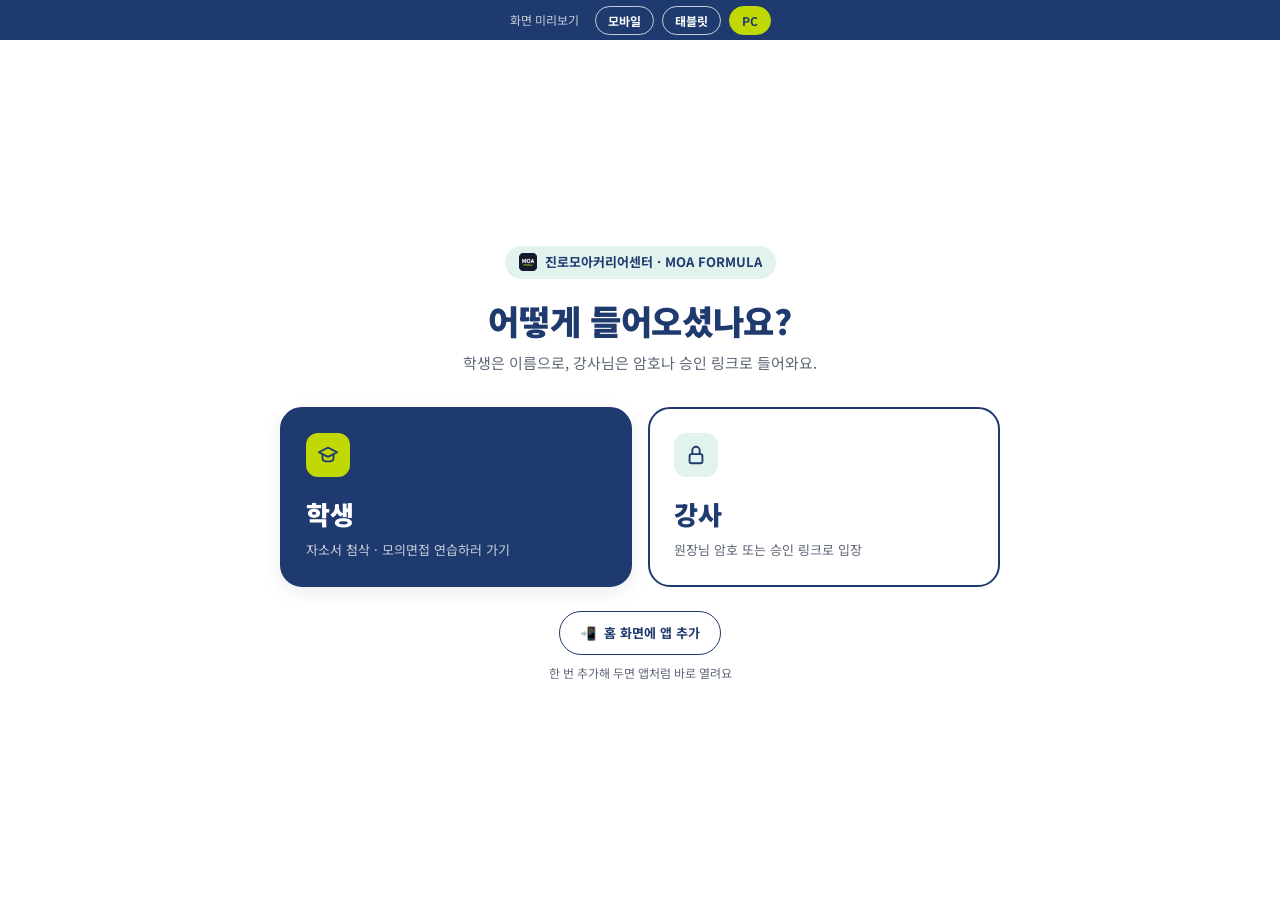
==== commit fd4e2ca7: "revert: 이모지 제거 롤백 Co-Authored-By: Claude Sonnet 4.6 <noreply@anthropic.com> Claude-Session: https://" ====
--- a/index.html
+++ b/index.html
@@ -3,15 +3,15 @@
 <head>
 <meta charset="UTF-8">
 <meta name="viewport" content="width=device-width, initial-scale=1.0, maximum-scale=1.0">
-<title>MOA FORMULA </title>
+<title>MOA FORMULA 허브</title>
 <meta name="apple-mobile-web-app-capable" content="yes">
 <meta name="apple-mobile-web-app-status-bar-style" content="black-translucent">
 <meta name="apple-mobile-web-app-title" content="MOA FORMULA">
 <meta name="mobile-web-app-capable" content="yes">
-<meta name="theme-color" content="#FFFFFF"><!--      (2026-10-03) -->
+<meta name="theme-color" content="#FFFFFF"><!-- 흰 상단 바와 같은 색 (2026-10-03) -->
 <link rel="apple-touch-icon" href="/apple-touch-icon.png">
 <link rel="icon" type="image/png" sizes="192x192" href="/icon-192.png">
-<link rel="manifest" href="/manifest.webmanifest"><!--    (2026-10-04) -->
+<link rel="manifest" href="/manifest.webmanifest"><!-- 홈 화면 설치용 (2026-10-04) -->
 <link rel="stylesheet" href="https://fonts.googleapis.com/css2?family=Noto+Sans+KR:wght@400;500;700;800;900&display=swap">
 <link rel="stylesheet" href="/tokens.css">
 <style>
@@ -77,7 +77,7 @@
 table.guide td:first-child{font-weight:var(--fw-bold);color:var(--c-brand);line-height:1.5}
 .fc-resume{--fc:var(--app-resume)} .fc-interview{--fc:var(--app-interview)} .fc-tracker{--fc:var(--app-tracker-ink)} .fc-board{--fc:var(--app-board)} .fc-proposal{--fc:var(--app-proposal)} .fc-timeplan{--fc:var(--app-timeplan,#0E7C74)}
 footer{text-align:center;font-size:var(--fs-xs);color:var(--c-muted);padding:var(--space-6) var(--space-4) var(--space-2)}
-/*    (  →   /   →  )  */
+/* ── 접속 흐름 (첫 화면 → 학생 로그인 / 강사 확인 → 앱 목록) ── */
 .landing,.login,.app-view{display:none}
 body.view-landing .landing{display:flex}
 body.view-login .login{display:flex}
@@ -124,7 +124,7 @@
 .btn-primary{width:100%;min-height:50px;margin-top:var(--space-2);font-family:inherit;font-size:var(--fs-base);font-weight:var(--fw-bold);border:none;border-radius:var(--radius-md);background:var(--c-brand);color:var(--c-on-brand);cursor:pointer}
 .btn-primary:hover{background:var(--c-brand-strong)}
 .btn-primary:focus-visible{outline:3px solid var(--c-focus);outline-offset:2px}
-/*     ( )  */
+/* ── 강의 입장 코드 (강사용 카드) ── */
 .cc-new{width:100%;font-family:inherit;font-size:var(--fs-md);font-weight:var(--fw-bold);min-height:48px;border:none;border-radius:var(--radius-md);background:var(--c-brand);color:var(--c-on-brand);cursor:pointer;margin-top:var(--space-3)}
 .cc-new:hover{background:var(--c-brand-strong)}
 .cc-form{display:flex;flex-direction:column;gap:var(--space-3);margin-top:var(--space-3);padding:var(--space-4);background:var(--c-surface-alt);border:1px solid var(--c-line);border-radius:var(--radius-md)}
@@ -186,7 +186,7 @@
 .cc-toggle b{color:var(--c-brand)}
 .cc-toggle span:last-child{color:var(--c-muted);font-size:var(--fs-xs)}
 .cc-owner{font-size:var(--fs-sm);font-weight:var(--fw-bold);color:var(--c-ink);margin-top:var(--space-2)}
-/*     (2026-10-03) */
+/* 센터 강의 배정 카드 (2026-10-03) */
 .as-list{display:flex;flex-direction:column;gap:var(--space-2);margin-bottom:var(--space-3)}
 .as-card{border:2px solid var(--c-brand);border-radius:var(--radius-lg);padding:var(--space-3) var(--space-4);background:var(--c-surface)}
 .as-card.later{border-width:1px;border-color:var(--c-line,#DDE1E9)}
@@ -217,11 +217,11 @@
 .cc-empty{font-size:var(--fs-sm);color:var(--c-muted);padding:var(--space-2) 0}
 .cc-card{grid-column:1 / -1}
 .btn-ghost{font-family:inherit;font-size:var(--fs-sm);font-weight:var(--fw-bold);background:transparent;border:1px solid var(--c-on-brand-muted);color:var(--c-on-brand);border-radius:var(--radius-sm);padding:6px 12px;cursor:pointer}
-/*   —    */
+/* 역할별 노출 — 학생은 학생용 버튼만 */
 .student-only{display:none}
 body.is-student .student-only{display:block}
 body.is-student .staff-only,body.is-student .role-btn.teacher{display:none}
-/*   +  (    .frame   →    )  */
+/* ── 미리보기 + 레이아웃 (반응형은 화면 폭이 아니라 .frame 폭 기준 → 미리보기와 실제가 똑같이 동작) ── */
 .preview-bar{position:sticky;top:0;z-index:40;display:flex;align-items:center;justify-content:center;gap:var(--space-2);height:40px;padding:0 var(--space-4);background:var(--c-ink);color:var(--c-on-brand)}
 .pv-label{font-size:var(--fs-xs);color:var(--c-on-brand-muted);margin-right:var(--space-2)}
 .preview-bar button{font-family:inherit;font-size:var(--fs-xs);font-weight:var(--fw-bold);padding:5px 12px;border-radius:var(--radius-pill);border:1px solid var(--c-on-brand-muted);background:transparent;color:var(--c-on-brand);cursor:pointer}
@@ -268,7 +268,7 @@
 body.is-student .card-grid{grid-template-columns:1fr}
 .fold{margin-top:var(--space-4)}
 
-/* :     */
+/* 태블릿: 메뉴를 위쪽 가로 탭으로 */
 @container frame (max-width:1023px){
   .shell{grid-template-columns:minmax(0,1fr);gap:0;padding-top:0}
   .sidenav{top:calc(var(--pv-h) + var(--h-topbar));z-index:20;flex-direction:row;gap:var(--space-1);overflow-x:auto;margin:0 calc(var(--space-6) * -1) var(--space-4);padding:var(--space-2) var(--space-6);background:var(--c-bg);border-bottom:1px solid var(--c-line);scrollbar-width:none}
@@ -278,7 +278,7 @@
   .sidenav a{min-height:40px;font-size:var(--fs-sm)}
   .page-head{padding-top:var(--space-4)}
 }
-/* :   */
+/* 모바일: 햄버거 메뉴 */
 @container frame (max-width:767px){
   .cc-form{grid-template-columns:1fr 1fr}
   .cc-form > div:first-child{grid-column:1 / -1}
@@ -304,7 +304,7 @@
   .login-card{padding:var(--space-6) var(--space-5)}
 }
 
-/*  2026-10-03 B+C+D :   ,    ,       */
+/* ── 2026-10-03 B+C+D 통합안: 흰 상단 바, 앱 아이콘은 남색 타일, 앱 대표색은 오른쪽 작은 점 ── */
 .topbar{background:var(--c-surface);color:var(--c-ink);border-bottom:1px solid #EEF0F4}
 .topbar .brand{color:var(--c-ink);letter-spacing:-0.01em;font-size:var(--fs-sm)}
 .topbar .brand img{display:none}
@@ -326,7 +326,7 @@
 .eyebrow{color:var(--c-accent-ink)}
 .cc-ticket{border-color:var(--c-ink)}
 .cc-left{color:var(--c-accent-ink)}
-/*   :   +     */
+/* 학생 첫 화면: 큰 인사 + 두 개의 큰 타일 */
 .stu-hello{margin:var(--space-6) 0 var(--space-2);font-size:26px;line-height:1.4;font-weight:var(--fw-black);letter-spacing:-0.025em;color:var(--c-ink)}
 .stu-class{display:inline-flex;align-items:center;gap:6px;font-size:var(--fs-sm);font-weight:var(--fw-bold);color:var(--c-accent-ink);background:var(--c-accent-soft);border-radius:999px;padding:5px 12px;margin-bottom:var(--space-2)}
 .stu-class:empty{display:none}
@@ -336,7 +336,7 @@
 body.is-student .app-card .role-btn.student{min-height:52px;font-size:var(--fs-base)}
 .stu-note{font-size:var(--fs-xs);color:var(--c-muted);margin:var(--space-4) var(--space-1) 0;line-height:1.6}
 
-/*    (2026-10-03) */
+/* 이어서 하기 카드 (2026-10-03) */
 .stu-next{display:flex;flex-direction:column;gap:10px;margin:var(--space-4) 0 0}
 .stu-next:empty{display:none}
 .nx-card{display:block;padding:20px;border-radius:22px;background:var(--c-ink);color:#FFFFFF;text-decoration:none}
@@ -352,7 +352,7 @@
 .nx-row b{display:block;font-size:var(--fs-md)}
 .nx-row small{display:block;font-size:var(--fs-xs);color:var(--c-muted)}
 
-/*    · (2026-10-04) */
+/* 홈 화면 설치 버튼·안내 (2026-10-04) */
 .inst-wrap{margin-top:var(--space-6);display:flex;flex-direction:column;align-items:center;gap:var(--space-2)}
 .inst-wrap .foot-note{margin-top:0}
 .inst-btn{display:inline-flex;align-items:center;justify-content:center;gap:8px;min-height:44px;padding:0 20px;font-family:inherit;font-size:var(--fs-sm);font-weight:var(--fw-bold);color:var(--c-brand);background:var(--c-surface);border:1.5px solid var(--c-brand);border-radius:var(--radius-pill,999px);cursor:pointer}
@@ -396,279 +396,279 @@
 </defs>
 </svg>
 
-<div class="preview-bar" role="toolbar" aria-label=" ">
-<span class="pv-label"> </span>
-<button type="button" data-pv="mobile" aria-pressed="false"></button>
-<button type="button" data-pv="tablet" aria-pressed="false"></button>
+<div class="preview-bar" role="toolbar" aria-label="화면 미리보기">
+<span class="pv-label">화면 미리보기</span>
+<button type="button" data-pv="mobile" aria-pressed="false">모바일</button>
+<button type="button" data-pv="tablet" aria-pressed="false">태블릿</button>
 <button type="button" data-pv="pc" aria-pressed="true">PC</button>
 </div>
 <div class="frame" id="frame">
 <section class="landing" id="landing" aria-labelledby="landingTitle">
 <div class="landing-inner">
-<div class="eyebrow"><img class="js-logo" alt=""> · MOA FORMULA</div>
-<h1 id="landingTitle"> ?</h1>
-<p class="lead"> ,     .</p>
+<div class="eyebrow"><img class="js-logo" alt="">진로모아커리어센터 · MOA FORMULA</div>
+<h1 id="landingTitle">어떻게 들어오셨나요?</h1>
+<p class="lead">학생은 이름으로, 강사님은 암호나 승인 링크로 들어와요.</p>
 <div class="choice-grid">
-<button type="button" class="choice student" id="goStudent"><span class="ch-icon"><svg><use href="#i-student"/></svg></span><span class="ch-title"></span><span class="ch-sub">  ·   </span></button>
-<button type="button" class="choice teacher" id="goTeacher"><span class="ch-icon"><svg><use href="#i-lock"/></svg></span><span class="ch-title"></span><span class="ch-sub">     </span></button>
-</div>
-<div class="inst-wrap"><button type="button" class="inst-btn js-install" hidden><span aria-hidden="true"></span>    </button><p class="foot-note js-install-note" hidden>      </p></div>
+<button type="button" class="choice student" id="goStudent"><span class="ch-icon"><svg><use href="#i-student"/></svg></span><span class="ch-title">학생</span><span class="ch-sub">자소서 첨삭 · 모의면접 연습하러 가기</span></button>
+<button type="button" class="choice teacher" id="goTeacher"><span class="ch-icon"><svg><use href="#i-lock"/></svg></span><span class="ch-title">강사</span><span class="ch-sub">원장님 암호 또는 승인 링크로 입장</span></button>
+</div>
+<div class="inst-wrap"><button type="button" class="inst-btn js-install" hidden><span aria-hidden="true">📲</span> 홈 화면에 앱 추가</button><p class="foot-note js-install-note" hidden>한 번 추가해 두면 앱처럼 바로 열려요</p></div>
 </div>
 </section>
 
 <section class="login" id="studentLogin" aria-labelledby="loginTitle">
 <form class="login-card" id="studentForm" novalidate>
-<button type="button" class="back-link js-home">← </button>
-<h2 id="loginTitle"> </h2>
-<p class="lead" id="stLead">,   4,     .</p>
-<div class="quick" id="stQuick" hidden><div class="quick-lab" id="stQuickLab"></div><button type="button" class="btn-primary" id="stQuickGo"> </button><p class="form-err" id="stQuickErr" role="alert"></p><button type="button" class="back-link" id="stQuickOther">  </button></div>
-<label class="f" for="stName"></label>
+<button type="button" class="back-link js-home">← 처음으로</button>
+<h2 id="loginTitle">학생 입장</h2>
+<p class="lead" id="stLead">이름, 나만의 숫자 4자리, 강의 입장 코드를 입력해 주세요.</p>
+<div class="quick" id="stQuick" hidden><div class="quick-lab" id="stQuickLab"></div><button type="button" class="btn-primary" id="stQuickGo">다시 들어가기</button><p class="form-err" id="stQuickErr" role="alert"></p><button type="button" class="back-link" id="stQuickOther">다른 사람으로 들어가기</button></div>
+<label class="f" for="stName">이름</label>
 <input type="text" id="stName" autocomplete="name" maxlength="20" required>
-<label class="f" for="stPhone">  4 <small style="font-weight:400;color:#5A6380">(    )</small></label>
+<label class="f" for="stPhone">나만의 숫자 4자리 <small style="font-weight:400;color:#5A6380">(아무 숫자나 정해서 기억해 두세요)</small></label>
 <input type="text" id="stPhone" inputmode="numeric" pattern="[0-9]{4}" maxlength="4" autocomplete="off" required>
-<label class="f" for="stCode">  (  4)</label>
+<label class="f" for="stCode">입장 코드 (강사님이 알려준 4자리)</label>
 <input type="text" id="stCode" inputmode="numeric" pattern="[0-9]{4}" maxlength="4" autocomplete="one-time-code" required>
 <div class="privacy-box">
-<b> · </b>
+<b>개인정보 수집·이용 안내</b>
 <ul>
-<li> : ,    4</li>
-<li> : ·     (   )</li>
-<li> :       (  ).       12 , '  '   </li>
-<li>     , ·  </li><li>' '         14 </li>
-<li>   ,       </li>
+<li>수집 항목: 이름, 본인이 정한 숫자 4자리</li>
+<li>이용 목적: 첨삭·모의면접 결과를 본인 것으로 구분 (같은 이름 학생 구분)</li>
+<li>보관 기간: 이 브라우저 창을 닫으면 자동 삭제 (서버에 저장하지 않음). 다시 들어가기를 위해 이 기기에만 최대 12시간 보관하고, '다른 사람으로 들어가기'를 누르면 바로 지워요</li>
+<li>입장할 때는 입장 코드만 서버에서 확인하고, 이름·숫자는 보내지 않아요</li><li>'이어서 하기'를 위해 연습 진행 상황만 이름 대신 뒤섞은 암호로 14일간 보관해요</li>
+<li>동의하지 않을 수 있지만, 그 경우 학생 화면을 이용할 수 없어요</li>
 </ul>
-<a href="/privacy.html" target="_blank" rel="noopener">  </a>
-</div>
-<label class="check"><input type="checkbox" id="stAgree"> <span> ·  ()</span></label>
+<a href="/privacy.html" target="_blank" rel="noopener">개인정보처리방침 전문 보기</a>
+</div>
+<label class="check"><input type="checkbox" id="stAgree"> <span>개인정보 수집·이용에 동의합니다 (필수)</span></label>
 <p class="form-err" id="stErr" role="alert"></p>
-<button type="submit" class="btn-primary"></button>
+<button type="submit" class="btn-primary">입장하기</button>
 </form>
 </section>
 
 <div class="app-view" id="appView">
 <header class="topbar">
-<button type="button" class="menu-btn" id="menuBtn" aria-label=" " aria-expanded="false" aria-controls="sidenav"><svg width="22" height="22"><use href="#i-menu"/></svg></button>
+<button type="button" class="menu-btn" id="menuBtn" aria-label="메뉴 열기" aria-expanded="false" aria-controls="sidenav"><svg width="22" height="22"><use href="#i-menu"/></svg></button>
 <div class="brand"><img id="brandLogo" alt=""><span>MOA FORMULA</span></div>
 <div class="topbar-right">
-<span class="role-pill" id="rolePill"></span>
-<button type="button" class="btn-ghost js-home"></button>
+<span class="role-pill" id="rolePill">강사</span>
+<button type="button" class="btn-ghost js-home">처음으로</button>
 </div>
 </header>
 <div class="shell">
-<nav class="sidenav" id="sidenav" aria-label=" ">
-<div class="nav-label"></div>
-<a href="#sec-tools" data-sec="sec-tools"><svg><use href="#i-doc"/></svg>· </a>
-<a href="#sec-care" data-sec="sec-care" class="master-only"><svg><use href="#i-chart"/></svg> </a>
-<a href="#sec-ops" data-sec="sec-ops" class="master-only"><svg><use href="#i-cal"/></svg> </a>
-<a href="#sec-make" data-sec="sec-make" class="master-only"><svg><use href="#i-spark"/></svg> </a>
-<a href="#sec-docs" data-sec="sec-docs" class="staff-only"><svg><use href="#i-book"/></svg> </a>
-<a href="#sec-admin" data-sec="sec-admin" class="master-only"><svg><use href="#i-users"/></svg> </a>
-<div class="nav-tip js-install-tip" hidden><button type="button" class="inst-btn sm js-install"><span aria-hidden="true"></span>    </button></div>
+<nav class="sidenav" id="sidenav" aria-label="섹션 메뉴">
+<div class="nav-label">메뉴</div>
+<a href="#sec-tools" data-sec="sec-tools"><svg><use href="#i-doc"/></svg>학생·강사용 도구</a>
+<a href="#sec-care" data-sec="sec-care" class="master-only"><svg><use href="#i-chart"/></svg>수강생 관리</a>
+<a href="#sec-ops" data-sec="sec-ops" class="master-only"><svg><use href="#i-cal"/></svg>운영 도구</a>
+<a href="#sec-make" data-sec="sec-make" class="master-only"><svg><use href="#i-spark"/></svg>제작 도구</a>
+<a href="#sec-docs" data-sec="sec-docs" class="staff-only"><svg><use href="#i-book"/></svg>참고 자료</a>
+<a href="#sec-admin" data-sec="sec-admin" class="master-only"><svg><use href="#i-users"/></svg>원장님 관리</a>
+<div class="nav-tip js-install-tip" hidden><button type="button" class="inst-btn sm js-install"><span aria-hidden="true">📲</span> 홈 화면에 앱 추가</button></div>
 </nav>
 <main>
 <div class="page-head">
-<h1>  </h1>
-</div>
-<div class="student-only"><h1 class="stu-hello"><span id="stuHelloName"></span>,  <br>?</h1><span class="stu-class" id="stuClassChip"></span><div class="stu-next" id="stuNext"></div></div>
-<div class="who-bar student-only"><b id="studentName"></b>, <span id="studentClass"></span>.    .      .</div>
-<div class="who-bar teacher-only"><b id="whoName"></b>  .    <b> </b>  —    QR      .</div>
+<h1>우리 앱 모음</h1>
+</div>
+<div class="student-only"><h1 class="stu-hello"><span id="stuHelloName">학생</span>님, 오늘은 무엇을<br>연습할까요?</h1><span class="stu-class" id="stuClassChip"></span><div class="stu-next" id="stuNext"></div></div>
+<div class="who-bar student-only"><b id="studentName">학생</b>님, 반가워요<span id="studentClass"></span>. 아래 버튼으로 연습을 시작하세요. 입력한 정보는 이 창을 닫으면 지워져요.</div>
+<div class="who-bar teacher-only"><b id="whoName">강사님</b> 전용 화면이에요. 아래 버튼은 모두 <b>강사님 코드</b>로 연결돼요 — 학생용 버튼 화면을 QR로 보여주시면 학생 제출이 강사님께 바로 와요.</div>
 
 <section class="sec" id="sec-tools" aria-labelledby="h-tools">
-<h2 class="group-label sr-only" id="h-tools">· </h2>
+<h2 class="group-label sr-only" id="h-tools">학생·강사용 도구</h2>
 <div class="card-grid">
 <div class="app-card c-doc cc-card staff-only" id="ccCard">
-<div class="app-title"><span class="app-icon"><svg><use href="#i-hash"/></svg></span>  </div>
-<div class="app-desc">    4 .      .</div>
-<button type="button" class="cc-new" id="ccNew" aria-expanded="false" aria-controls="ccForm">+    </button>
+<div class="app-title"><span class="app-icon"><svg><use href="#i-hash"/></svg></span>강의 입장 코드</div>
+<div class="app-desc">강의 때 학생에게 알려줄 4자리 코드예요. 학생 제출은 코드를 만든 강사님께 가요.</div>
+<button type="button" class="cc-new" id="ccNew" aria-expanded="false" aria-controls="ccForm">+ 내 강의 코드 만들기</button>
 <form class="cc-form" id="ccForm" hidden>
-<div><label for="ccOrg"></label><input id="ccOrg" maxlength="16" placeholder=") " autocomplete="off"><div class="cc-chips" id="ccOrgChips"></div></div>
+<div><label for="ccOrg">기관</label><input id="ccOrg" maxlength="16" placeholder="예) 구미대" autocomplete="off"><div class="cc-chips" id="ccOrgChips"></div></div>
 <div class="cc-row2">
-<div><label for="ccDept">·</label><input id="ccDept" maxlength="16" placeholder=") " autocomplete="off"></div>
-<div><label for="ccRound"></label><select id="ccRound"><option value="1">1</option><option value="2">2</option><option value="3">3</option><option value="4">4</option><option value="5">5</option><option value="">(1)</option><option value=""> </option></select></div>
-</div>
-<div><label for="ccHours"> </label><select id="ccHours"><option value="3">3</option><option value="12" selected>  (12)</option><option value="72">3</option><option value="168">7</option></select></div>
-<div class="qt-box"><div class="cc-row2 qt-sel" id="ccQt"></div><p class="qt-note">        .     .     <b> 1</b>   .</p></div>
-<div class="cc-preview" id="ccPreview">   · <b>   </b></div>
-<button type="submit" class="cc-btn"> </button>
+<div><label for="ccDept">학과·대상</label><input id="ccDept" maxlength="16" placeholder="예) 물리치료과" autocomplete="off"></div>
+<div><label for="ccRound">회차</label><select id="ccRound"><option value="1회차">1회차</option><option value="2회차">2회차</option><option value="3회차">3회차</option><option value="4회차">4회차</option><option value="5회차">5회차</option><option value="특강">특강(1회)</option><option value="">회차 없음</option></select></div>
+</div>
+<div><label for="ccHours">사용 기간</label><select id="ccHours"><option value="3">3시간</option><option value="12" selected>오늘 하루 (12시간)</option><option value="72">3일</option><option value="168">7일</option></select></div>
+<div class="qt-box"><div class="cc-row2 qt-sel" id="ccQt"></div><p class="qt-note">특강에서 한 가지 질문 유형만 쓰게 하려면 골라 주세요. 이 코드로 들어온 학생에게만 적용됩니다. 비용 관리가 필요한 특강은 <b>학생당 1회</b>를 함께 체크해 주세요.</p></div>
+<div class="cc-preview" id="ccPreview">코드 이름 미리보기 · <b>기관을 먼저 넣어 주세요</b></div>
+<button type="submit" class="cc-btn">코드 만들기</button>
 </form>
 <p class="cc-msg" id="ccMsg" role="alert"></p>
 <div class="as-list" id="asList" hidden></div>
-<div id="ccList"><div class="cc-empty"> ...</div></div>
+<div id="ccList"><div class="cc-empty">불러오는 중...</div></div>
 <div class="cc-others" id="ccOthers" hidden>
-<button type="button" class="cc-toggle" id="ccOthersBtn" aria-expanded="false"><span>   <b id="ccOthersN">0</b></span><span id="ccOthersTxt"></span></button>
+<button type="button" class="cc-toggle" id="ccOthersBtn" aria-expanded="false"><span>다른 강사 코드 <b id="ccOthersN">0</b>개</span><span id="ccOthersTxt">펼치기</span></button>
 <div class="cc-chips" id="ccOwnerChips"></div>
 <div id="ccOthersList" hidden></div>
 </div>
 </div>
 <div class="app-card c-timeplan">
-<div class="app-step">1 ·  </div>
-<div class="app-title"><span class="app-icon"><svg><use href="#i-cal"/></svg></span>  </div>
-<div class="app-desc">   ,         </div>
+<div class="app-step">1단계 · 방향 잡기</div>
+<div class="app-title"><span class="app-icon"><svg><use href="#i-cal"/></svg></span>나의 시간 설계도</div>
+<div class="app-desc">졸업까지 남은 시간을 계산하고, 이번 주 일정과 점검 알림을 내 폰 캘린더에 넣어요</div>
 <div class="role-row">
-<a class="role-btn student" href="https://plan.jinromoa.co.kr/"></a>
-<a class="role-btn student" href="https://plan.jinromoa.co.kr/high/"></a>
-<a class="role-btn teacher" href="https://plan.jinromoa.co.kr/teach/"> </a>
+<a class="role-btn student" href="https://plan.jinromoa.co.kr/">대학생용</a>
+<a class="role-btn student" href="https://plan.jinromoa.co.kr/high/">고등학생용</a>
+<a class="role-btn teacher" href="https://plan.jinromoa.co.kr/teach/">수업 모드</a>
 </div>
 </div>
 <div class="app-card c-assemble">
-<div class="app-step">2 ·  </div>
-<div class="app-title"><span class="app-icon"><svg><use href="#i-spark"/></svg></span>STAR </div>
-<div class="app-desc">     STAR .      ,     </div>
+<div class="app-step">2단계 · 경험 꺼내기</div>
+<div class="app-title"><span class="app-icon"><svg><use href="#i-spark"/></svg></span>STAR 경험카드</div>
+<div class="app-desc">내 경험을 꺼내 역량과 연결하고 STAR로 정리해요. 강의 입장 코드의 사용 기간에만 열리고, 입력한 내용은 서버에 저장되지 않아요</div>
 <div class="role-row">
-<a class="role-btn student" href="/star/">STAR </a>
-<a class="role-btn teacher" href="/attend/"> </a>
+<a class="role-btn student" href="/star/">STAR 경험카드</a>
+<a class="role-btn teacher" href="/attend/">참여 집계</a>
 </div>
 </div>
 <div class="app-card c-resume">
-<div class="app-step">3 ·  </div>
-<div class="app-title"><span class="app-icon"><svg><use href="#i-doc"/></svg></span></div>
-<div class="app-desc">      </div>
+<div class="app-step">3단계 · 글로 쓰기</div>
+<div class="app-title"><span class="app-icon"><svg><use href="#i-doc"/></svg></span>자기소개서</div>
+<div class="app-desc">조립기로 초안을 만든 뒤 첨삭을 받아 완성해요</div>
 <div class="role-row">
-<a class="role-btn student" href="/essay/">  </a>
-<a class="role-btn student" data-app="resume" href="https://resume-feedback-app-phi.vercel.app/?t=jinromoa"> </a>
-<a class="role-btn teacher" data-app="resume" href="https://resume-feedback-app-phi.vercel.app/?admin=1&t=jinromoa"> </a>
+<a class="role-btn student" href="/essay/">자소서 프롬프트 조립기</a>
+<a class="role-btn student" data-app="resume" href="https://resume-feedback-app-phi.vercel.app/?t=jinromoa">자소서 첨삭</a>
+<a class="role-btn teacher" data-app="resume" href="https://resume-feedback-app-phi.vercel.app/?admin=1&t=jinromoa">첨삭 강사용</a>
 </div>
 </div>
 <div class="app-card c-interview">
-<div class="app-step">4 ·  </div>
-<div class="app-title"><span class="app-icon"><svg><use href="#i-mic"/></svg></span></div>
-<div class="app-desc">1      </div>
+<div class="app-step">4단계 · 말로 하기</div>
+<div class="app-title"><span class="app-icon"><svg><use href="#i-mic"/></svg></span>면접</div>
+<div class="app-desc">1분 자기소개를 다듬은 뒤 모의면접으로 실전처럼 연습해요</div>
 <div class="role-row">
-<a class="role-btn student" href="/intro/">1  </a>
-<a class="role-btn student" data-app="interview" href="https://moa-interview-app.vercel.app/?t=jinromoa"></a>
-<a class="role-btn teacher" data-app="interview" href="https://moa-interview-app.vercel.app/?admin=1&t=jinromoa"> </a>
-</div>
-</div>
-</div>
-<p class="stu-note student-only">      .</p>
+<a class="role-btn student" href="/intro/">1분 자기소개 조립기</a>
+<a class="role-btn student" data-app="interview" href="https://moa-interview-app.vercel.app/?t=jinromoa">모의면접</a>
+<a class="role-btn teacher" data-app="interview" href="https://moa-interview-app.vercel.app/?admin=1&t=jinromoa">모의면접 강사용</a>
+</div>
+</div>
+</div>
+<p class="stu-note student-only">입력한 이름과 숫자는 이 창을 닫으면 지워져요.</p>
 </section>
 <section class="sec master-only" id="sec-care" aria-labelledby="h-care">
-<h2 class="group-label" id="h-care"> </h2>
+<h2 class="group-label" id="h-care">수강생 관리</h2>
 <div class="card-grid">
 <div class="app-card c-tracker">
-<div class="app-title"><span class="app-icon"><svg><use href="#i-chart"/></svg></span>  </div>
+<div class="app-title"><span class="app-icon"><svg><use href="#i-chart"/></svg></span>수강생 사후관리 트래커</div>
 <div class="role-row">
-<a class="role-btn teacher" href="https://moa-tracker-tau.vercel.app/?t=jinromoa"> ()</a>
+<a class="role-btn teacher" href="https://moa-tracker-tau.vercel.app/?t=jinromoa">강사용 (전체)</a>
 </div>
 </div>
 </div>
 </section>
 <section class="sec master-only" id="sec-ops" aria-labelledby="h-ops">
-<h2 class="group-label" id="h-ops"> </h2>
+<h2 class="group-label" id="h-ops">운영 도구</h2>
 <div class="card-grid">
 <div class="app-card c-board">
-<div class="app-title"><span class="app-icon"><svg><use href="#i-cal"/></svg></span> </div>
+<div class="app-title"><span class="app-icon"><svg><use href="#i-cal"/></svg></span>진로모아 운영보드</div>
 <div class="role-row">
-<a class="role-btn teacher" href="https://jinromoa-board.vercel.app/"></a>
+<a class="role-btn teacher" href="https://jinromoa-board.vercel.app/">바로가기</a>
 </div>
 </div>
 </div>
 </section>
 <section class="sec master-only" id="sec-make" aria-labelledby="h-make">
-<h2 class="group-label" id="h-make"> </h2>
+<h2 class="group-label" id="h-make">제작 도구</h2>
 <div class="card-grid">
 <div class="app-card c-proposal">
-<div class="app-title"><span class="app-icon"><svg><use href="#i-file"/></svg></span> </div>
+<div class="app-title"><span class="app-icon"><svg><use href="#i-file"/></svg></span>제안서 생성기</div>
 <div class="role-row">
-<a class="role-btn teacher" href="https://moa-proposal-generator.vercel.app/?t=jinromoa"></a>
+<a class="role-btn teacher" href="https://moa-proposal-generator.vercel.app/?t=jinromoa">바로가기</a>
 </div>
 </div>
 <div class="app-card c-qbank">
-<div class="app-title"><span class="app-icon"><svg><use href="#i-spark"/></svg></span> </div>
+<div class="app-title"><span class="app-icon"><svg><use href="#i-spark"/></svg></span>질문은행 자동확장</div>
 <div class="role-row">
-<a class="role-btn teacher" href="https://claude.ai/artifact/AYt1cfU5crrPkxFTJak9mj"></a>
+<a class="role-btn teacher" href="https://claude.ai/artifact/AYt1cfU5crrPkxFTJak9mj">바로가기</a>
 </div>
 </div>
 </div>
 </section>
 <section class="sec staff-only" id="sec-docs" aria-labelledby="h-docs">
-<h2 class="group-label" id="h-docs"> </h2>
+<h2 class="group-label" id="h-docs">참고 자료</h2>
 <div class="card-grid">
 <div class="app-card c-doc">
-<div class="app-title"><span class="app-icon"><svg><use href="#i-book"/></svg></span>  </div>
-<div class="app-desc"> ,   ,      </div>
+<div class="app-title"><span class="app-icon"><svg><use href="#i-book"/></svg></span>강사 운영 매뉴얼</div>
+<div class="app-desc">앱 지도, 강의 흐름별 사용법, 자주 헷갈리는 것을 한 곳에 정리했어요</div>
 <div class="role-row">
-<a class="role-btn teacher" href="/manual.html"> </a>
+<a class="role-btn teacher" href="/manual.html">매뉴얼 열기</a>
 </div>
 </div>
 </div>
 <div class="app-card fold">
 <details>
-<summary>   ( )</summary>
+<summary>전체 기능 목록 (눌러서 펼치기)</summary>
 <div class="fold-body">
-<b class="feat-h fc-resume">· </b>
-<div><b></b> —    ( →   →  ),     (·····),   ·   , <b>  +  3 +    </b>, 2026  (AI ·· ), <b>   (10.5)</b>,   ·/PDF ,   ,   </div>
-<div><b></b> — QR,  (AI   ),    ,  (· ·  ),  (·· · · ·<b>  </b>),   </div>
-<b class="feat-h fc-interview"> </b>
-<div><b></b> —   + <b>  (··, 10.5)</b>,   12( 6 +  ·AI ··  · ),  (60 · · ),  (···  ),   ,   ·  , ·  , <b>   (10.5)</b>,  ·/PDF</div>
-<div><b></b> —  (AI ··  ),  (· ·<b>  · TOP·  </b>· ·· ), ·,   ·, QR·  </div>
-<b class="feat-h fc-tracker">  </b>
-<div>(+ ), (· , QR  )</div>
-<b class="feat-h fc-board"> </b>
-<div>···    ,   ,    ,   , (CSV) ,  ·</div>
-<b class="feat-h fc-proposal"> </b>
-<div>  A4  (3 ),   , /PDF </div>
-<b class="feat-h fc-timeplan">  </b>
-<div>  QR  ( plan.jinromoa.co.kr ·  /high),   · ,  ( ·   →   ),  ( ?d=),   ,   ·   ,    .   (/teach):  QR ·      · 2   ·  </div>
+<b class="feat-h fc-resume">자소서·이력서 첨삭</b>
+<div><b>학생용</b> — 자소서 코치 대화로 시작(전공 → 지원 기업 → 블라인드 여부), 여러 문항 한 번에 제출(성장과정·성격·지원동기·경험·포부·에세이), 재료 꺼내기 가이드·내 문장 방어 테스트, <b>형광펜 예시 + 보기 3개 + ✨ 내 글로 완성하기</b>, 2026 트렌드 점검(AI 상투어·성찰·직무 증거), <b>🔎 기업 심화 카드(10.5)</b>, 교정지 결과 화면·워드/PDF 저장, 확인코드로 결과 조회, 🎤 모의면접으로 넘기기</div>
+<div><b>강사용</b> — QR, 검수 대기함(AI 예시 ○곳 표시), 첨삭 기준 프리셋 라이브러리, 완료된 첨삭(확인코드·다시 보내기·조회 기간 연장), 알림 설정(이메일·재도전·트래커 연동·조회 기간·여러 기관·<b>기업 분석 수준</b>), 기능 안내 탭</div>
+<b class="feat-h fc-interview">모의면접 시뮬레이터</b>
+<div><b>학생용</b> — 전공 선택 + <b>✏️ 직접 입력(전공·직무·기업, 10.5)</b>, 질문 유형 12가지(기본 6 + 결격 검증·AI 활용·팀핏·직무 경험 심층·마무리 역질문), 면접실 모드(60초 타이머·말로 답하기·답변 뼈대), 즉시 피드백(일관성·논리·진정성·외운 답변 신호), 형광펜 예시 완성, 답변 자동 저장·내 피드백 모아보기, 확인코드·📬 내 결과함, <b>🔎 기업 심화 카드(10.5)</b>, 리허설 리포트·워드/PDF</div>
+<div><b>강사용</b> — 전공 패키지(AI로 질문·기준·결격 검증 만들기), 오늘 수업(기관명·보일 전공·<b>전공 선택 방식·키워드 TOP·기업 분석 수준</b>·제출 방식·재도전·알림 이메일), 결과·검토, 면접관 체험 보드·셀프체크, QR·학생 화면 미리보기</div>
+<b class="feat-h fc-tracker">수강생 사후관리 트래커</b>
+<div>개인관리(학생카드+상담이력 자동기록), 진로모아관리(기관·전공별 실적, QR 만족도설문 자동집계)</div>
+<b class="feat-h fc-board">진로모아 운영보드</b>
+<div>강의·달력·파트너강사·완료 탭으로 강의 일정 관리, 새 강의 등록, 강사 등록 링크 보내기, 목록 문서로 보기, 엑셀(CSV) 내보내기, 백업 저장·불러오기</div>
+<b class="feat-h fc-proposal">제안서 생성기</b>
+<div>학교명만 입력하면 A4 제안서 자동생성(3단계 구성), 기본값 편집 가능, 인쇄/PDF 저장</div>
+<b class="feat-h fc-timeplan">나의 시간 설계도</b>
+<div>로그인 없이 QR로 바로 접속(대학생 plan.jinromoa.co.kr · 고등학생 /high), 졸업까지 남은 주·자유시간 계산, 장기 설계(졸업 목표·학기별 큰 돌 → 이번 주 블록), 학과 프리셋(주소 ?d=학과명), 설계도 이미지 저장, 매주 반복 타임블록·점검 루틴 캘린더 등록, 입력값은 학생 폰에만 저장. 강사 수업 모드(/teach): 학생 QR · 우리 반 시간 지도 실시간 · 2주 실천 체크 · 결과보고서 문장</div>
 <div class="note-box">
-<b>  </b><br>
-· ""  , " "  <br>
-· ·<b>  </b>        ( ,    )<br>
-·      (   )<br>
-·    " "    <br>
-·  <b>  </b>    (      )<br>
-· ·  <b>30   </b> —    
+<b>자주 헷갈리는 부분</b><br>
+· "제출"은 질문 하나씩, "강사에게 넘기기"만 선택 가능<br>
+· 재도전·<b>기업 분석 수준</b> 설정은 두 앱 각각 따로 설정해야 함 (고등학생은 끔, 취업 직전 반은 심화)<br>
+· 만족도 설문은 기관명을 넣어야만 나타남 (소급 적용 안 됨)<br>
+· 강사 알림 이메일은 "개별 저장" 버튼을 따로 눌러야 함<br>
+· 학생은 <b>강의 입장 코드</b>가 있어야 허브에 들어옴 (강의 전 허브 맨 위 카드에서 만들기)<br>
+· 자소서·모의면접 자료는 <b>30일 뒤 자동 삭제</b> — 남길 결과는 워드로 저장
 </div>
 </div>
 </details>
 </div>
 <div class="app-card fold">
 <details>
-<summary>   ( )</summary>
+<summary>강사용 기능 안내 (눌러서 펼치기)</summary>
 <div class="fold-body">
-<div class="guide-h fc-resume"><i></i><b>·  — </b></div>
-<table class="guide fc-resume"><thead><tr><th></th><th></th></tr></thead><tbody id="resumeGuideBody"></tbody></table>
-<div class="guide-h fc-interview"><i></i><b>  — </b></div>
-<table class="guide fc-interview"><thead><tr><th></th><th></th></tr></thead><tbody id="interviewGuideBody"></tbody></table>
+<div class="guide-h fc-resume"><i></i><b>자소서·이력서 첨삭 — 강사용</b></div>
+<table class="guide fc-resume"><thead><tr><th>기능</th><th>설명</th></tr></thead><tbody id="resumeGuideBody"></tbody></table>
+<div class="guide-h fc-interview"><i></i><b>모의면접 시뮬레이터 — 강사용</b></div>
+<table class="guide fc-interview"><thead><tr><th>기능</th><th>설명</th></tr></thead><tbody id="interviewGuideBody"></tbody></table>
 </div>
 </details>
 </div>
 </section>
 <section class="sec master-only" id="sec-admin" aria-labelledby="h-admin">
-<h2 class="group-label" id="h-admin">   </h2>
+<h2 class="group-label" id="h-admin">원장님 전용 관리 화면</h2>
 <div class="card-grid">
 <div class="app-card c-master">
-<div class="app-title"><span class="app-icon"><svg><use href="#i-dash"/></svg></span> </div>
+<div class="app-title"><span class="app-icon"><svg><use href="#i-dash"/></svg></span>원장 대시보드</div>
 <div class="role-row">
-<a class="role-btn teacher" href="https://jinromoa-board.vercel.app/#dash"> </a>
+<a class="role-btn teacher" href="https://jinromoa-board.vercel.app/#dash">대시보드 열기</a>
 </div>
 </div>
 <div class="app-card c-master">
-<div class="app-title"><span class="app-icon"><svg><use href="#i-book"/></svg></span></div>
-<div class="app-desc">   =   ·    ·    · A5  </div>
+<div class="app-title"><span class="app-icon"><svg><use href="#i-book"/></svg></span>교육수첩</div>
+<div class="app-desc">교육의뢰 한 건 = 한 장 · 날짜별 진행 기록 · 기관 서류 보관 · A5 바인더 인쇄</div>
 <div class="role-row">
-<a class="role-btn teacher" href="https://jinromoa-board.vercel.app/sucheop.html"> </a>
+<a class="role-btn teacher" href="https://jinromoa-board.vercel.app/sucheop.html">교육수첩 열기</a>
 </div>
 </div>
 <div class="app-card c-master">
-<div class="app-title"><span class="app-icon"><svg><use href="#i-users"/></svg></span> </div>
-<div class="app-desc">  ·    ·   ·     </div>
+<div class="app-title"><span class="app-icon"><svg><use href="#i-users"/></svg></span>강사 명부</div>
+<div class="app-desc">강사 추가 · 승인 링크 보내기 · 사용 기간 · 사용 중지를 한 곳에서 관리해요</div>
 <div class="role-row">
-<a class="role-btn teacher" href="https://resume-feedback-app-phi.vercel.app/?master=1">  </a>
+<a class="role-btn teacher" href="https://resume-feedback-app-phi.vercel.app/?master=1">강사 명부 열기</a>
 </div>
 </div>
 </div>
 </section>
 </main>
 </div>
-<footer id="hubFooter"> · jinromoa   </footer>
+<footer id="hubFooter">진로모아커리어센터 · jinromoa 코드로 통일된 링크입니다</footer>
 </div>
 </div>
 <script>
-//   (2026-10-24 · 2 ):      (·   )
+// 쓰임새 기록 (2026-10-24 · 2단계 정리): 화면이 열린 횟수만 운영보드로 보냄 (이름·기기 정보는 보내지 않음)
 function moaUse(s){try{var k=String(s),t=Date.now(),m=window.__moaUse||(window.__moaUse={});if(m[k]&&t-m[k]<600000)return;m[k]=t;var u='https://jinromoa-board.vercel.app/api/usage',b=JSON.stringify({a:'hub',s:k});if(navigator.sendBeacon)navigator.sendBeacon(u,b);else fetch(u,{method:'POST',body:b,keepalive:true,mode:'no-cors'})}catch(e){}}
-//        (2026-09-28) 
-//  () →  / ( ) → ··,     
+// ── 누가 들어왔는지에 따라 보여줄 카드 고르기 (2026-09-28) ──
+//  원장님(암호) → 전체 / 강사님(승인 링크) → 자소서·모의면접·매뉴얼만, 버튼은 강사 본인 코드로 연결
 (function(){
 var APPS = {
   resume: 'https://resume-feedback-app-phi.vercel.app/',
@@ -676,7 +676,7 @@
 };
 function apply(who){
   if(!who) return;
-  // ·    (·)     (2026-10-29):       , 12 ?cu=      
+  // 강사·원장님이 시간 설계도 학생 화면(대학생용·고등학생용)을 미리 볼 수 있게 (2026-10-29): 다른 주소라 강사 확인을 못 나눠 써서, 12시간짜리 ?cu= 를 붙여 강의 시간 잠금을 엶
   document.querySelectorAll('a.role-btn.student[href^="https://plan.jinromoa.co.kr"]').forEach(function(a){
     var u = new URL(a.href); u.searchParams.set('cu', String(Date.now() + 12 * 3600e3)); a.href = u.toString();
   });
@@ -684,12 +684,12 @@
   document.body.classList.add('is-teacher');
   var code = encodeURIComponent(who.code || '');
   var key = encodeURIComponent(who.key || '');
-  document.getElementById('whoName').textContent = (who.name || who.code) + ' ';
+  document.getElementById('whoName').textContent = (who.name || who.code) + ' 강사님';
   document.querySelectorAll('a.role-btn[data-app]').forEach(function(a){
     var base = APPS[a.getAttribute('data-app')];
     a.href = a.classList.contains('student') ? base + '?t=' + code : base + '?admin=1&t=' + code + (key ? '&k=' + key : '');
   });
-  document.getElementById('hubFooter').textContent = ' · ' + (who.name || who.code) + '   ';
+  document.getElementById('hubFooter').textContent = '진로모아커리어센터 · ' + (who.name || who.code) + ' 강사님 전용 링크입니다';
 }
 if(window.MOA_STAFF) apply(window.MOA_STAFF);
 document.addEventListener('moa-staff', function(e){ apply(e.detail); });
@@ -700,20 +700,20 @@
 document.querySelectorAll('#brandLogo, .js-logo').forEach(function(img){ img.addEventListener('error', function(){ img.remove(); }); img.src = '/icon-192.png'; });
 })();
 
-//    (2026-09-30):   []/[] →      →   
-//  · : staff-guard.js(manual )  ·    
-//  · :  +   4( ) →  (  )
-//         #moa-s=...    (#    · )
+// ── 접속 흐름 (2026-09-30): 첫 화면 [학생]/[강사] → 학생 로그인 또는 강사 확인 → 앱 목록 ──
+//  · 강사: staff-guard.js(manual 모드)의 기존 암호·승인 링크 확인을 그대로 사용
+//  · 학생: 이름 + 나만의 숫자 4자리(본인이 정함) → 세션 스토리지(창 닫으면 삭제)
+//    앱으로 이동할 때 주소 뒤 #moa-s=... 로 함께 전달 (# 뒤 값은 서버로 전송·기록되지 않음)
 (function(){
 var SS_ROLE = 'moa_hub_role', SS_STU = 'moa_hub_student';
 var CC_API = 'https://resume-feedback-app-phi.vercel.app/api/class-code';
 function ssGet(k){ try { return sessionStorage.getItem(k) || ''; } catch(e){ return ''; } }
 function ssSet(k,v){ try { sessionStorage.setItem(k, v); } catch(e){} }
 function ssDel(k){ try { sessionStorage.removeItem(k); } catch(e){} }
-//    (2026-10-22): QR          
-//  ·   · 4·   (localStorage) 12 .   
-//  ·           · '  '   
-//  ·   ?code=1234 (  QR) →         
+// ── 다시 들어가기 (2026-10-22): QR로 들어왔던 학생이 창을 닫았다 와도 버튼 한 번으로 입장 ──
+//  · 입장에 성공하면 이름·숫자 4자리·입장 코드를 이 기기(localStorage)에만 12시간 보관. 서버로 보내지 않음
+//  · 다시 들어갈 때도 입장 코드가 아직 유효한지 서버에서 다시 확인 · '다른 사람으로 들어가기'를 누르면 바로 삭제
+//  · 허브 주소 ?code=1234 (강사 화면 QR) → 입장 코드가 미리 채워진 학생 입장 화면으로 바로 이동
 var LS_LAST = 'moa_hub_last', REMEMBER_MS = 12 * 3600 * 1000;
 function lsGet(k){ try { return localStorage.getItem(k) || ''; } catch(e){ return ''; } }
 function lsSet(k,v){ try { localStorage.setItem(k, v); } catch(e){} }
@@ -734,20 +734,20 @@
   body.classList.remove('view-landing','view-login','view-app');
   body.classList.add('view-' + v);
   window.scrollTo(0, 0);
-  moaUse(v === 'landing' ? 'home' : v === 'login' ? 'student' : 'apps'); //   /   /  
+  moaUse(v === 'landing' ? 'home' : v === 'login' ? 'student' : 'apps'); // 첫 화면 / 학생 입장 / 앱 목록
 }
 function goHome(){
   ssDel(SS_ROLE); ssDel(SS_STU);
   try { localStorage.removeItem('moa_class_until'); localStorage.removeItem('moa_class_nc'); } catch(e){}
-  location.replace(location.pathname); //      
+  location.replace(location.pathname); // 역할별로 바뀐 버튼 주소까지 깨끗하게 초기화
 }
 function readStudent(){
   try { var st = JSON.parse(ssGet(SS_STU) || 'null'); return st && st.name && /^\d{4}$/.test(st.last4) && st.t ? st : null; } catch(e){ return null; }
 }
 function enterStudent(st){
-  //     (2026-10-27): ·STAR (class-gate.js)   .    localStorage
+  // 강의 시간에만 열리는 화면 (2026-10-27): 조립기·STAR 경험카드(class-gate.js)가 이 시각까지 열림. 새 창에서도 보이도록 localStorage
   try { if (st.exp > Date.now()) localStorage.setItem('moa_class_until', String(st.exp)); } catch(e){}
-  //    (2026-10-31):   ·STAR  
+  // 센터 안내 숨기기 (2026-10-31): 같은 주소의 조립기·STAR 경험카드가 읽음
   try { if (st.nc) localStorage.setItem('moa_class_nc', '1'); else localStorage.removeItem('moa_class_nc'); } catch(e){}
   body.classList.remove('is-teacher','is-master');
   body.classList.add('is-student');
@@ -756,29 +756,29 @@
   document.getElementById('studentClass').textContent = st.label ? ' · ' + st.label : '';
   document.getElementById('stuHelloName').textContent = st.name;
   document.getElementById('stuClassChip').textContent = st.label || '';
-  var STU_LABEL = { resume: '  ', interview: '  ' };
+  var STU_LABEL = { resume: '첨삭 받으러 가기', interview: '면접 연습 시작하기' };
   document.querySelectorAll('a.role-btn.student[data-app]').forEach(function(a){ var t = STU_LABEL[a.getAttribute('data-app')]; if (t) a.textContent = t; });
   renderNext(st);
   document.querySelectorAll('a.role-btn.student[data-app]').forEach(function(a){
     var u = new URL(a.href.split('#')[0]);
-    u.searchParams.set('t', st.t);              //      
-    if (st.ci) u.searchParams.set('ci', st.ci); else u.searchParams.delete('ci'); //    (2026-10-03)
-    var qt = st.only && st.only[a.getAttribute('data-app')]; //    (2026-10-24)
+    u.searchParams.set('t', st.t);              // 학생 제출이 코드를 만든 강사님께 가도록
+    if (st.ci) u.searchParams.set('ci', st.ci); else u.searchParams.delete('ci'); // 강의별 앱 기록 (2026-10-03)
+    var qt = st.only && st.only[a.getAttribute('data-app')]; // 특강 질문 유형 (2026-10-24)
     if (qt) u.searchParams.set('qt', qt); else u.searchParams.delete('qt');
-    if (st.once) u.searchParams.set('once', '1'); else u.searchParams.delete('once'); //  1  (  )
-    if (st.nc) u.searchParams.set('nc', '1'); else u.searchParams.delete('nc'); //    (2026-10-31)
+    if (st.once) u.searchParams.set('once', '1'); else u.searchParams.delete('once'); // 학생당 1회 안내용 (막는 건 서버)
+    if (st.nc) u.searchParams.set('nc', '1'); else u.searchParams.delete('nc'); // 센터 안내 숨기기 (2026-10-31)
     a.href = u.toString() + frag;
   });
-  //     (2026-10-27):   localStorage   ,    ?cu=  
+  // 시간 설계도도 강의 시간에만 (2026-10-27): 다른 주소라 localStorage를 못 나눠 써서, 코드 끝나는 시각을 ?cu= 로 넘김
   document.querySelectorAll('a.role-btn.student[href^="https://plan.jinromoa.co.kr"]').forEach(function(a){
     var u = new URL(a.href);
     if (st.exp > Date.now()) u.searchParams.set('cu', String(st.exp)); else u.searchParams.delete('cu');
-    //     (2026-10-28):            (QR  )
+    // 우리 반 시간 지도 (2026-10-28): 허브 입장 코드를 넘겨 시간 설계도 수업 모드의 반으로 자동 집계 (QR 하나로 통일)
     if (/^\d{4}$/.test(st.code || '')) u.searchParams.set('hc', st.code); else u.searchParams.delete('hc');
-    if (st.nc) u.searchParams.set('nc', '1'); else u.searchParams.delete('nc'); //    (2026-10-31)
+    if (st.nc) u.searchParams.set('nc', '1'); else u.searchParams.delete('nc'); // 센터 안내 숨기기 (2026-10-31)
     a.href = u.toString();
   });
-  document.getElementById('hubFooter').textContent = ' ·  ';
+  document.getElementById('hubFooter').textContent = '진로모아커리어센터 · 학생용 화면';
   setPill();
   moaUse('student');
   view('app');
@@ -800,16 +800,16 @@
 function showLogin(){
   var form = document.getElementById('studentForm'), q = document.getElementById('stQuick');
   var last = readLast();
-  if (last && URL_CODE && last.code !== URL_CODE) last = null; //   QR →  
+  if (last && URL_CODE && last.code !== URL_CODE) last = null; // 다른 강의 QR → 새로 입력
   if (URL_CODE) codeIn.value = URL_CODE;
   document.getElementById('stQuickErr').textContent = '';
   if (last) {
-    document.getElementById('stQuickGo').textContent = last.name + '  ';
-    document.getElementById('stQuickLab').textContent = '    ' + (last.label ? ' · ' + last.label : '');
-    document.getElementById('stLead').textContent = '     .';
+    document.getElementById('stQuickGo').textContent = last.name + '님으로 다시 들어가기';
+    document.getElementById('stQuickLab').textContent = '이 폰에서 들어왔던 기록이 있어요' + (last.label ? ' · ' + last.label : '');
+    document.getElementById('stLead').textContent = '버튼 한 번이면 하던 곳으로 돌아가요.';
     q.hidden = false; form.classList.add('has-quick');
   } else {
-    document.getElementById('stLead').textContent = URL_CODE ? '   .    4  .' : ',   4,     .';
+    document.getElementById('stLead').textContent = URL_CODE ? '입장 코드는 들어가 있어요. 이름과 나만의 숫자 4자리만 입력해 주세요.' : '이름, 나만의 숫자 4자리, 강의 입장 코드를 입력해 주세요.';
     q.hidden = true; form.classList.remove('has-quick');
   }
   view('login');
@@ -828,16 +828,16 @@
 document.getElementById('stQuickGo').addEventListener('click', function(){
   var last = readLast(), btn = this, err = document.getElementById('stQuickErr');
   if (!last) { showLogin(); return; }
-  btn.disabled = true; btn.textContent = ' ...';
+  btn.disabled = true; btn.textContent = '확인 중...';
   fetch(CC_API, { method: 'POST', headers: { 'content-type': 'application/json' }, body: JSON.stringify({ action: 'verify', code: last.code }) })
     .then(function(r){ return r.json().catch(function(){ return {}; }); })
     .then(function(d){
-      btn.disabled = false; btn.textContent = last.name + '  ';
+      btn.disabled = false; btn.textContent = last.name + '님으로 다시 들어가기';
       if (!d || !d.ok) {
         lsDel(LS_LAST);
         document.getElementById('stName').value = last.name; phone.value = last.last4; if (!URL_CODE) codeIn.value = '';
         showLogin();
-        document.getElementById('stErr').textContent = (d && d.error) || '   .      .';
+        document.getElementById('stErr').textContent = (d && d.error) || '입장 코드를 확인하지 못했어요. 강사님께 새 입장 코드를 받아 주세요.';
         return;
       }
       var st = { name: last.name, last4: last.last4, t: d.t, label: d.label || '', ci: /^ci_[a-z0-9]{8,24}$/.test(d.ci || '') ? d.ci : '', only: d.only && typeof d.only === 'object' ? d.only : null, once: !!d.once, nc: !!d.nc, exp: +d.expiresAt || 0, code: last.code };
@@ -846,37 +846,37 @@
       ssSet(SS_ROLE, 'student');
       enterStudent(st);
     })
-    .catch(function(){ btn.disabled = false; btn.textContent = last.name + '  '; err.textContent = '     .'; });
+    .catch(function(){ btn.disabled = false; btn.textContent = last.name + '님으로 다시 들어가기'; err.textContent = '인터넷 연결을 확인하고 다시 시도해 주세요.'; });
 });
 document.getElementById('studentForm').addEventListener('submit', function(e){
   e.preventDefault();
   var name = document.getElementById('stName').value.trim();
   var last4 = phone.value.trim();
   var err = document.getElementById('stErr');
-  if (!name) { err.textContent = '  .'; return; }
-  if (!/^\d{4}$/.test(last4)) { err.textContent = '  4  .'; return; }
+  if (!name) { err.textContent = '이름을 입력해 주세요.'; return; }
+  if (!/^\d{4}$/.test(last4)) { err.textContent = '나만의 숫자 4자리를 입력해 주세요.'; return; }
   var code = codeIn.value.trim();
-  if (!/^\d{4}$/.test(code)) { err.textContent = '    4  .'; return; }
-  if (!document.getElementById('stAgree').checked) { err.textContent = ' ·    .'; return; }
+  if (!/^\d{4}$/.test(code)) { err.textContent = '강사님이 알려준 입장 코드 4자리를 입력해 주세요.'; return; }
+  if (!document.getElementById('stAgree').checked) { err.textContent = '개인정보 수집·이용에 동의해야 입장할 수 있어요.'; return; }
   err.textContent = '';
   var btn = e.target.querySelector('button[type=submit]');
-  btn.disabled = true; btn.textContent = ' ...';
+  btn.disabled = true; btn.textContent = '확인 중...';
   fetch(CC_API, { method: 'POST', headers: { 'content-type': 'application/json' }, body: JSON.stringify({ action: 'verify', code: code }) })
     .then(function(r){ return r.json().catch(function(){ return {}; }); })
     .then(function(d){
-      btn.disabled = false; btn.textContent = '';
-      if (!d || !d.ok) { err.textContent = (d && d.error) || '   .   .'; return; }
+      btn.disabled = false; btn.textContent = '입장하기';
+      if (!d || !d.ok) { err.textContent = (d && d.error) || '입장 코드를 확인하지 못했어요. 다시 시도해 주세요.'; return; }
       var st = { name: name.slice(0, 20), last4: last4, t: d.t, label: d.label || '', ci: /^ci_[a-z0-9]{8,24}$/.test(d.ci || '') ? d.ci : '', only: d.only && typeof d.only === 'object' ? d.only : null, once: !!d.once, nc: !!d.nc, exp: +d.expiresAt || 0, code: code };
       ssSet(SS_STU, JSON.stringify(st));
       ssSet(SS_ROLE, 'student');
       lsSet(LS_LAST, JSON.stringify({ name: st.name, last4: st.last4, code: code, label: st.label, at: Date.now() }));
       enterStudent(st);
     })
-    .catch(function(){ btn.disabled = false; btn.textContent = ''; err.textContent = '     .'; });
+    .catch(function(){ btn.disabled = false; btn.textContent = '입장하기'; err.textContent = '인터넷 연결을 확인하고 다시 시도해 주세요.'; });
 });
 
 
-//    (2026-10-03):      (||4)    
+// ── 이어서 하기 (2026-10-03): 앱이 맡겨 둔 진행 상황을 (강사코드|이름|숫자4자리) 뒤섞은 열쇠로만 조회 ──
 var PROGRESS_API = 'https://resume-feedback-app-phi.vercel.app/api/progress';
 function progressKey(st){
   if (!(window.crypto && crypto.subtle)) return Promise.resolve('');
@@ -905,19 +905,19 @@
             href = u.toString() + (href.indexOf('#') >= 0 ? href.slice(href.indexOf('#')) : '');
           }
           var segs = ''; for (var i = 0; i < iv.total; i++) segs += '<i' + (i < iv.done ? ' class="on"' : '') + '></i>';
-          html += '<a class="nx-card" href="' + esc(href) + '"><div class="nx-top"><span>' + (finished ? ' ' : ' ') + '</span><span></span></div>' +
-            '<p class="nx-title">' + (finished ? esc(iv.cat) + ' ' + iv.total + ' !    ?' : esc(iv.cat) + ' ' + ((iv.next || 0) + 1) + '') + '</p>' +
+          html += '<a class="nx-card" href="' + esc(href) + '"><div class="nx-top"><span>' + (finished ? '다음 연습' : '이어서 하기') + '</span><span>모의면접</span></div>' +
+            '<p class="nx-title">' + (finished ? esc(iv.cat) + ' ' + iv.total + '문항 끝! 다른 유형도 해 볼까요?' : esc(iv.cat) + ' ' + ((iv.next || 0) + 1) + '번부터') + '</p>' +
             '<div class="nx-segs" style="grid-template-columns:repeat(' + iv.total + ',minmax(0,1fr))">' + segs + '</div></a>';
         }
         var rs = d.resume;
         if (rs && rs.state === 'submitted') {
-          html += '<a class="nx-row" href="' + esc(appLink('resume')) + '"><span class="ic"><svg width="18" height="18" viewBox="0 0 24 24" fill="none" stroke="#3D4500" stroke-width="2.2" stroke-linecap="round" stroke-linejoin="round" aria-hidden="true"><circle cx="12" cy="12" r="9"/><path d="M12 7v5l3 2"/></svg></span><span><b>    </b><small>  ·    </small></span></a>';
+          html += '<a class="nx-row" href="' + esc(appLink('resume')) + '"><span class="ic"><svg width="18" height="18" viewBox="0 0 24 24" fill="none" stroke="#3D4500" stroke-width="2.2" stroke-linecap="round" stroke-linejoin="round" aria-hidden="true"><circle cx="12" cy="12" r="9"/><path d="M12 7v5l3 2"/></svg></span><span><b>자소서 첨삭을 선생님이 검토 중이에요</b><small>결과가 오면 이메일·확인 코드로 볼 수 있어요</small></span></a>';
         }
         box.innerHTML = html;
       });
   }).catch(function(){});
 }
-//      (·) 
+// ── 강의 입장 코드 관리 (강사·원장님) ──
 function staffHeaders(){
   var h = { 'content-type': 'application/json' };
   try { var pin = localStorage.getItem('moa_staff_pin'); var key = localStorage.getItem('moa_staff_key'); if (pin) h['x-staff-pin'] = pin; if (key) h['x-staff-key'] = key; } catch(e){}
@@ -928,71 +928,71 @@
 var ccList = document.getElementById('ccList'), ccMsg = document.getElementById('ccMsg');
 function fmtLeft(ms){
   var m = Math.max(0, Math.round((ms - Date.now()) / 60000));
-  if (m >= 1440) return Math.floor(m / 1440) + ' ';
-  if (m >= 60) return Math.floor(m / 60) + ' ';
-  return m + ' ';
+  if (m >= 1440) return Math.floor(m / 1440) + '일 남음';
+  if (m >= 60) return Math.floor(m / 60) + '시간 남음';
+  return m + '분 남음';
 }
 function niceLabel(l){
   l = String(l || '');
-  return (l.indexOf('·') < 0 && l.indexOf(' ') < 0 && l.length <= 6) ? '  (' + l + ')' : l;
+  return (l.indexOf('·') < 0 && l.indexOf(' ') < 0 && l.length <= 6) ? '이름 미정 (' + l + ')' : l;
 }
 function moreMenu(code, it){
-  return '<button type="button" class="cc-more" aria-label="' + (it ? ':   ,   ,  ' : ':   ,  ') + '" aria-expanded="false" data-more="' + esc(code) + '">⋯</button>' +
-    '<div class="cc-pop" hidden>' + (it ? qrBtn(it) + copyBtn(it) + tmapBtn(it) : '') + extBtns(code) + '<button type="button" class="cc-end" data-code="' + esc(code) + '">  </button></div>';
-}
-//    (2026-10-26): ·QR·  ,    (  7)
+  return '<button type="button" class="cc-more" aria-label="더보기' + (it ? ': 안내 문구 복사, 사용 기간 연장, 코드 끝내기' : ': 사용 기간 연장, 코드 끝내기') + '" aria-expanded="false" data-more="' + esc(code) + '">⋯</button>' +
+    '<div class="cc-pop" hidden>' + (it ? qrBtn(it) + copyBtn(it) + tmapBtn(it) : '') + extBtns(code) + '<button type="button" class="cc-end" data-code="' + esc(code) + '">이 코드 끝내기</button></div>';
+}
+// 사용 기간 연장 (2026-10-26): 번호·QR·학생 기록은 그대로, 끝나는 시각만 늘림 (지금부터 최대 7일)
 function extBtns(code){
-  return '<div class="cc-pop-h">  </div>' + [[24, '1 '], [72, '3 '], [168, '7 ']].map(function(x){
+  return '<div class="cc-pop-h">사용 기간 연장</div>' + [[24, '1일 연장'], [72, '3일 연장'], [168, '7일로 연장']].map(function(x){
     return '<button type="button" class="cc-copy cc-ext" data-ext="' + esc(code) + '" data-h="' + x[0] + '">' + x[1] + '</button>';
   }).join('');
 }
-// QR   (2026-10-24):     —    QR  ·    
+// QR 크게 띄우기 (2026-10-24): 허브에서 만든 모든 코드에 — 앱 강사 화면 QR은 입장 코드·특강 질문 유형이 적용되지 않음
 function qtText(o){
   if (!o) return '';
-  return [o.resume ? ': ' + qtName(QT_RESUME, o.resume) + '' : '', o.interview ? ': ' + qtName(QT_INTERVIEW, o.interview) + '' : ''].filter(Boolean).join(' · ');
+  return [o.resume ? '자소서: ' + qtName(QT_RESUME, o.resume) + '만' : '', o.interview ? '모의면접: ' + qtName(QT_INTERVIEW, o.interview) + '만' : ''].filter(Boolean).join(' · ');
 }
 function qrBtn(it, cls){
   var lab = niceLabel(it.label) + (it.only ? ' · ' + qtText(it.only) : '');
-  return '<button type="button" class="cc-copy ' + (cls || '') + '" data-big="' + esc(it.code) + '" data-lab="' + esc(lab) + '">QR  </button>';
-}
-//     (2026-10-28):             
+  return '<button type="button" class="cc-copy ' + (cls || '') + '" data-big="' + esc(it.code) + '" data-lab="' + esc(lab) + '">QR 크게 띄우기</button>';
+}
+// 우리 반 시간 지도 (2026-10-28): 이 입장 코드로 들어와 시간 설계도를 쓴 학생들이 모이는 수업 모드 화면을 엶
 var TP_API = 'https://plan.jinromoa.co.kr/api/class';
 function tmapBtn(it, cls){
-  return '<button type="button" class="cc-copy ' + (cls || '') + '" data-tmap="' + esc(it.code) + '">   </button>';
+  return '<button type="button" class="cc-copy ' + (cls || '') + '" data-tmap="' + esc(it.code) + '">우리 반 시간 지도</button>';
 }
 function openTmap(b){
   var hc = b.getAttribute('data-tmap'), label = b.textContent, w = null;
   try { w = window.open('', '_blank'); } catch(e){}
-  b.disabled = true; b.textContent = ' ...';
+  b.disabled = true; b.textContent = '여는 중...';
   fetch(TP_API, { method: 'POST', headers: staffHeaders(), body: JSON.stringify({ a: 'hubdash', hc: hc }) })
     .then(function(r){ return r.json().catch(function(){ return {}; }); })
     .then(function(d){
       b.disabled = false; b.textContent = label;
-      if (!d || !d.code || !d.key) { if (w) w.close(); ccMsg.textContent = (d && d.error) || '     .     .'; return; }
+      if (!d || !d.code || !d.key) { if (w) w.close(); ccMsg.textContent = (d && d.error) || '우리 반 시간 지도를 열지 못했어요. 잠시 후 다시 시도해 주세요.'; return; }
       var url = 'https://plan.jinromoa.co.kr/teach/?c=' + encodeURIComponent(d.code) + '&k=' + encodeURIComponent(d.key);
       if (w) w.location.href = url; else location.href = url;
     })
-    .catch(function(){ b.disabled = false; b.textContent = label; if (w) w.close(); ccMsg.textContent = '   .'; });
+    .catch(function(){ b.disabled = false; b.textContent = label; if (w) w.close(); ccMsg.textContent = '인터넷 연결을 확인해 주세요.'; });
 }
 function copyBtn(it, cls){
-  return '<button type="button" class="cc-copy ' + (cls || '') + '" data-code="' + esc(it.code) + '" data-label="' + esc(it.label) + '">  </button>';
-}
-//     (2026-10-24):    ·       
-//         ?qt=    (enterStudent).        
-var QT_INTERVIEW = [['self-intro', ''], ['motivation', ''], ['experience', ' (STAR)'], ['pressure', ''], ['aspiration', '  '], ['job-specific', '  '], ['redflag', '  '], ['ai-skill', 'AI  '], ['teamfit', ' (  )'], ['job-deep', '  '], ['closing', ' · ']];
-var QT_RESUME = [['', ''], ['', ' '], ['', ''], ['', '· '], ['', '· '], ['', ' '], ['', '·'], ['', '  '], ['', '( )']];
+  return '<button type="button" class="cc-copy ' + (cls || '') + '" data-code="' + esc(it.code) + '" data-label="' + esc(it.label) + '">안내 문구 복사</button>';
+}
+// ── 특강 질문 유형 (2026-10-24): 코드마다 모의면접 질문 유형·자소서 문항 유형을 하나로 정할 수 있음 ──
+//    학생이 앱으로 갈 때 주소에 ?qt= 로 붙여 넘김 (enterStudent). 모의면접은 강사가 만든 유형이 아니라 기본 유형 기준
+var QT_INTERVIEW = [['self-intro', '자기소개'], ['motivation', '지원동기'], ['experience', '경험담 (STAR)'], ['pressure', '압박질문'], ['aspiration', '입사 후 포부'], ['job-specific', '직무 특화 질문'], ['redflag', '결격 검증 질문'], ['ai-skill', 'AI 활용 역량'], ['teamfit', '팀핏 (함께 일하는 방식)'], ['job-deep', '직무 경험 심층'], ['closing', '마무리 · 역질문']];
+var QT_RESUME = [['성장과정', '성장과정'], ['성격장단점', '성격의 장단점'], ['지원동기', '지원동기'], ['협업갈등', '협업·갈등 경험'], ['도전경험', '도전·성과 경험'], ['실패경험', '실패 경험'], ['경력활동', '경력·활동사항'], ['입사후포부', '입사 후 포부'], ['에세이', '에세이(자유 문항)']];
 function qtSelectsHtml(pre){
   function sel(kind, list, label){
-    return '<div><label for="' + pre + kind + '">' + label + '</label><select id="' + pre + kind + '" data-qt="' + kind + '"><option value=""></option>' +
+    return '<div><label for="' + pre + kind + '">' + label + '</label><select id="' + pre + kind + '" data-qt="' + kind + '"><option value="">전체</option>' +
       list.map(function(x){ return '<option value="' + esc(x[0]) + '">' + esc(x[1]) + '</option>'; }).join('') + '</select></div>';
   }
-  return sel('resume', QT_RESUME, '  ') + sel('interview', QT_INTERVIEW, '  ') + //   ·  
-    //  1 (2026-10-27):     · AI     ( api/_once.js )
-    '<label class="once-chk"><input type="checkbox" data-once> <span><b> 1</b> · ·      </span></label>' +
-    //   (2026-10-28):            ( api/reviews.js)
-    '<label class="once-chk"><input type="checkbox" data-direct> <span><b> </b> ·         </span></label>' +
-    //    (2026-10-31):  ·   (· · ) 
-    '<label class="once-chk"><input type="checkbox" data-nc> <span><b>  </b> ·        </span></label>';
+  return sel('resume', QT_RESUME, '자소서 문항 유형') + sel('interview', QT_INTERVIEW, '모의면접 질문 유형') + // 왼쪽 자소서 · 오른쪽 모의면접
+    // 학생당 1회 (2026-10-27): 이 코드로 들어온 학생은 자소서·모의면접 AI 기능을 기능마다 한 번만 (서버 api/_once.js가 막음)
+    '<label class="once-chk"><input type="checkbox" data-once> <span><b>학생당 1회</b> · 첨삭·피드백과 도움 기능을 각각 한 번만 이용</span></label>' +
+    // 바로 결과 (2026-10-28): 이 코드로 들어온 학생의 자소서 첨삭은 강사 검수 없이 바로 결과로 (서버 api/reviews.js)
+    '<label class="once-chk"><input type="checkbox" data-direct> <span><b>바로 결과</b> · 자소서 첨삭을 강사 검수 없이 학생에게 바로 보여 줌</span></label>' +
+    // 센터 안내 숨기기 (2026-10-31): 학생 화면·내려받는 파일의 진로모아 안내(인스타그램·카카오톡 채널·네이버 예약)를 숨김
+    '<label class="once-chk"><input type="checkbox" data-nc> <span><b>센터 안내 숨기기</b> · 학생 화면과 내려받는 파일에 진로모아 안내를 표시하지 않음</span></label>';
 }
 function ncRead(box){ var c = box && box.querySelector('input[data-nc]'); return !!(c && c.checked); }
 function directRead(box){ var c = box && box.querySelector('input[data-direct]'); return !!(c && c.checked); }
@@ -1005,15 +1005,15 @@
 function qtName(list, v){ var x = list.filter(function(y){ return y[0] === v; })[0]; return x ? x[1] : v; }
 function qtTags(it){
   var o = (it && it.only) || {};
-  //       (2026-10-29):        
-  return (it && it.once ? '<span class="qt-tag on"> 1</span>' : '<span class="qt-tag off">  </span>') +
-    (it && it.direct ? '<span class="qt-tag on"> </span>' : '<span class="qt-tag off">   </span>') +
-    (it && it.nc ? '<span class="qt-tag on">  </span>' : '<span class="qt-tag off">  </span>') + (o.resume ? '<span class="qt-tag">: ' + esc(qtName(QT_RESUME, o.resume)) + '</span>' : '') +
-    (o.interview ? '<span class="qt-tag">: ' + esc(qtName(QT_INTERVIEW, o.interview)) + '</span>' : '');
+  // 두 설정은 꺼져 있어도 늘 표시 (2026-10-29): 목록만 보고 어떻게 만든 코드인지 알 수 있게
+  return (it && it.once ? '<span class="qt-tag on">학생당 1회</span>' : '<span class="qt-tag off">횟수 제한 없음</span>') +
+    (it && it.direct ? '<span class="qt-tag on">바로 결과</span>' : '<span class="qt-tag off">강사 검수 후 결과</span>') +
+    (it && it.nc ? '<span class="qt-tag on">센터 안내 숨김</span>' : '<span class="qt-tag off">센터 안내 표시</span>') + (o.resume ? '<span class="qt-tag">자소서: ' + esc(qtName(QT_RESUME, o.resume)) + '만</span>' : '') +
+    (o.interview ? '<span class="qt-tag">모의면접: ' + esc(qtName(QT_INTERVIEW, o.interview)) + '만</span>' : '');
 }
 function rowHtml(it){
   var warn = (it.expiresAt - Date.now()) < 3600000;
-  return '<div class="cc-item"><span class="cc-code" aria-label="  ' + esc(it.code.split('').join(' ')) + '">' + esc(it.code) + '</span>' +
+  return '<div class="cc-item"><span class="cc-code" aria-label="입장 코드 ' + esc(it.code.split('').join(' ')) + '">' + esc(it.code) + '</span>' +
     '<div class="cc-meta"><b>' + lectTag(it) + esc(niceLabel(it.label)) + '</b>' + '<span>' + qtTags(it) + '</span>' + '<span' + (warn ? ' style="color:#8A4B00;font-weight:700"' : '') + '>' + fmtLeft(it.expiresAt) + '</span></div>' +
     moreMenu(it.code, it) + '</div>';
 }
@@ -1023,11 +1023,11 @@
   var mine = items.filter(function(it){ return !isMaster || it.t === 'jinromoa'; });
   var others = isMaster ? items.filter(function(it){ return it.t !== 'jinromoa'; }) : [];
   if (!mine.length) {
-    ccList.innerHTML = '<div class="cc-empty">    .       .</div>';
+    ccList.innerHTML = '<div class="cc-empty">사용 중인 내 코드가 없어요. 강의 전에 위 버튼으로 하나 만들어 주세요.</div>';
   } else {
     var first = mine[0], warn = (first.expiresAt - Date.now()) < 3600000;
-    var html = '<div class="cc-head">  ' + mine.length + '</div><div class="cc-list">' +
-      '<div class="cc-ticket"><div class="cc-ticket-top"><span class="cc-code" aria-label="  ' + esc(first.code.split('').join(' ')) + '">' + esc(first.code) + '</span>' +
+    var html = '<div class="cc-head">내 코드 ' + mine.length + '개</div><div class="cc-list">' +
+      '<div class="cc-ticket"><div class="cc-ticket-top"><span class="cc-code" aria-label="입장 코드 ' + esc(first.code.split('').join(' ')) + '">' + esc(first.code) + '</span>' +
       '<span class="cc-left' + (warn ? ' warn' : '') + '">' + fmtLeft(first.expiresAt) + '</span></div>' +
       '<div class="cc-name">' + lectTag(first) + esc(niceLabel(first.label)) + '</div>' + '<div>' + qtTags(first) + '</div>' +
       '<div class="cc-actions">' + qrBtn(first) + copyBtn(first, 'line') + moreMenu(first.code) + '</div>' +
@@ -1040,7 +1040,7 @@
   box.hidden = false;
   document.getElementById('ccOthersN').textContent = others.length;
   var groups = {}, order = [];
-  others.forEach(function(it){ var n = it.ownerName || ''; if (!groups[n]) { groups[n] = []; order.push(n); } groups[n].push(it); });
+  others.forEach(function(it){ var n = it.ownerName || '강사'; if (!groups[n]) { groups[n] = []; order.push(n); } groups[n].push(it); });
   document.getElementById('ccOwnerChips').innerHTML = order.map(function(n){ return '<span class="cc-tag">' + esc(n) + ' ' + groups[n].length + '</span>'; }).join('');
   document.getElementById('ccOthersList').innerHTML = order.map(function(n){
     return '<div class="cc-owner">' + esc(n) + '</div><div class="cc-list">' + groups[n].map(rowHtml).join('') + '</div>';
@@ -1051,13 +1051,13 @@
   ccOthersOpen = open;
   document.getElementById('ccOthersList').hidden = !open;
   document.getElementById('ccOthersBtn').setAttribute('aria-expanded', open ? 'true' : 'false');
-  document.getElementById('ccOthersTxt').textContent = open ? '' : '';
+  document.getElementById('ccOthersTxt').textContent = open ? '접기' : '펼치기';
 }
 document.getElementById('ccOthersBtn').addEventListener('click', function(){ setOthers(!ccOthersOpen); });
-function lectTag(it){ return it && it.lect ? '<span class="as-tag" style="font-size:11px;margin-right:6px;vertical-align:2px"> </span>' : ''; }
-//     (2026-10-03):   ·       
+function lectTag(it){ return it && it.lect ? '<span class="as-tag" style="font-size:11px;margin-right:6px;vertical-align:2px">센터 강의</span>' : ''; }
+// ── 센터 강의 배정 (2026-10-03): 원장님이 운영보드에서 반·회차 담당 강사로 지정하면 여기 카드로 떠요 ──
 var asList = document.getElementById('asList');
-function fmtDates(ds){ return (ds || []).slice(0, 4).map(function(d){ var p = d.split('-'); return (+p[1]) + '/' + (+p[2]); }).join(', ') + ((ds || []).length > 4 ? ' ' : ''); }
+function fmtDates(ds){ return (ds || []).slice(0, 4).map(function(d){ var p = d.split('-'); return (+p[1]) + '/' + (+p[2]); }).join(', ') + ((ds || []).length > 4 ? ' 외' : ''); }
 function renderAssign(items){
   if (!items || !items.length) { asList.hidden = true; asList.innerHTML = ''; return; }
   asList.hidden = false;
@@ -1065,42 +1065,42 @@
   var isMaster = body.classList.contains('is-master');
   asList.innerHTML = items.map(function(a, i){
     var lab = [a.title, a.slot].filter(Boolean).join(' · ');
-    var head = '<div class="as-top"><span class="as-tag"> </span>' + (a.today ? '<b style="color:var(--c-brand)"></b>' : '<span>' + esc(fmtDates(a.dates)) + '</span>') + '<span> </span>' + (isMaster ? '<span class="as-go">  ›</span>' : '') + '</div>' +
-      '<div class="as-title">' + esc(a.title || ' ') + '</div>' + (a.slot ? '<div class="as-slot">' + esc(a.slot) + '</div>' : '');
-    // :      (·  )   (2026-10-09)
-    if (isMaster && a.caseId) head = '<a class="as-head" href="https://jinromoa-board.vercel.app/#case?id=' + encodeURIComponent(a.caseId) + '" aria-label=" ' + esc(a.title || ' ') + '  ">' + head + '</a>';
+    var head = '<div class="as-top"><span class="as-tag">센터 강의</span>' + (a.today ? '<b style="color:var(--c-brand)">오늘</b>' : '<span>' + esc(fmtDates(a.dates)) + '</span>') + '<span>원장님 배정</span>' + (isMaster ? '<span class="as-go">운영보드에서 열기 ›</span>' : '') + '</div>' +
+      '<div class="as-title">' + esc(a.title || '센터 강의') + '</div>' + (a.slot ? '<div class="as-slot">' + esc(a.slot) + '</div>' : '');
+    // 원장님: 카드 윗부분을 누르면 운영보드의 이 강의(반·회차 담당 칸)가 바로 열려요 (2026-10-09)
+    if (isMaster && a.caseId) head = '<a class="as-head" href="https://jinromoa-board.vercel.app/#case?id=' + encodeURIComponent(a.caseId) + '" aria-label="운영보드에서 ' + esc(a.title || '센터 강의') + ' 설정 열기">' + head + '</a>';
     if (a.live) {
       return '<div class="as-card">' + head + '<div class="as-live"><span class="cc-code">' + esc(a.live.code) + '</span><span class="cc-left">' + fmtLeft(a.live.expiresAt) + '</span></div>' +
-        '<div class="as-row"><button type="button" class="as-btn" data-big="' + esc(a.live.code) + '" data-lab="' + esc(lab) + '">  </button>' +
-        '<button type="button" class="as-btn line cc-copy" data-code="' + esc(a.live.code) + '" data-label="' + esc(lab) + '">  </button></div>' + svBtn(i) + '</div>';
+        '<div class="as-row"><button type="button" class="as-btn" data-big="' + esc(a.live.code) + '" data-lab="' + esc(lab) + '">화면에 크게 띄우기</button>' +
+        '<button type="button" class="as-btn line cc-copy" data-code="' + esc(a.live.code) + '" data-label="' + esc(lab) + '">안내 문구 복사</button></div>' + svBtn(i) + '</div>';
     }
     return '<div class="as-card' + (a.today ? '' : ' later') + '">' + head +
       '<div class="cc-row2 as-only" id="asQt' + i + '">' + qtSelectsHtml('asQt' + i + '-') + '</div>' +
-      '<button type="button" class="as-btn' + (a.today ? '' : ' line') + '" data-mk="' + i + '">   </button>' + svBtn(i) + '</div>';
+      '<button type="button" class="as-btn' + (a.today ? '' : ' line') + '" data-mk="' + i + '">학생 입장 코드 만들기</button>' + svBtn(i) + '</div>';
   }).join('');
   asList._items = items;
 }
-//  · QR (2026-10-03):       ·    
-function svBtn(i){ return '<button type="button" class="as-sv" data-sv="' + i + '">   · · QR</button>'; }
+// 반별 만족도·소감 QR (2026-10-03): 강의 끝에 보여 주면 응답이 이 반·담당 강사 이름표를 달고 모여요
+function svBtn(i){ return '<button type="button" class="as-sv" data-sv="' + i + '">📝 강의 끝 · 만족도·소감 QR</button>'; }
 function svUrl(a){
   return 'https://moa-tracker-tau.vercel.app/?survey=1&t=jinromoa&p=' + encodeURIComponent(a.caseId) +
     '&s=' + encodeURIComponent(a.slotId) + '&sl=' + encodeURIComponent(a.slot || '') + '&lt=' + encodeURIComponent(a.title || '');
 }
 function showSurvey(a){
   var lab = [a.title, a.slot].filter(Boolean).join(' · '), url = svUrl(a);
-  var o = document.createElement('div'); o.className = 'bigcode'; o.setAttribute('role', 'dialog'); o.setAttribute('aria-label', '  QR');
-  o.innerHTML = '<button type="button" class="bc-close"> </button><div class="bc-lab">' + esc(lab) + '</div>' +
-    '<div class="bc-lab" style="font-size:clamp(24px,4vw,40px)"> , ?</div>' +
-    '<img alt="  QR" style="width:clamp(200px,32vw,320px)" src="https://api.qrserver.com/v1/create-qr-code/?size=600x600&data=' + encodeURIComponent(url) + '">' +
-    '<div class="bc-how">QR   3 (5 )  <br>    <br>1  ·   </div>' +
-    '<div class="bc-url"><button type="button" data-cp="1">   ( )</button></div>';
+  var o = document.createElement('div'); o.className = 'bigcode'; o.setAttribute('role', 'dialog'); o.setAttribute('aria-label', '만족도 설문 QR');
+  o.innerHTML = '<button type="button" class="bc-close">닫기 ✕</button><div class="bc-lab">' + esc(lab) + '</div>' +
+    '<div class="bc-lab" style="font-size:clamp(24px,4vw,40px)">오늘 강의, 어떠셨나요?</div>' +
+    '<img alt="만족도 설문 QR" style="width:clamp(200px,32vw,320px)" src="https://api.qrserver.com/v1/create-qr-code/?size=600x600&data=' + encodeURIComponent(url) + '">' +
+    '<div class="bc-how">QR을 찍고 질문 3개에 별점(5점 만점)을 누른 뒤<br>소감 한두 줄을 남겨 주세요<br>1분이면 끝나요 · 이름은 받지 않아요</div>' +
+    '<div class="bc-url"><button type="button" data-cp="1">설문 주소 복사 (카톡 공유용)</button></div>';
   document.body.appendChild(o);
   o.querySelector('.bc-close').addEventListener('click', function(){ o.remove(); });
   o.querySelector('[data-cp]').addEventListener('click', function(){
     var b = this;
-    function ok(){ b.textContent = ' '; setTimeout(function(){ b.textContent = '   ( )'; }, 1800); }
-    if (navigator.clipboard) navigator.clipboard.writeText(url).then(ok, function(){ prompt('    ', url); });
-    else prompt('    ', url);
+    function ok(){ b.textContent = '복사했어요 ✓'; setTimeout(function(){ b.textContent = '설문 주소 복사 (카톡 공유용)'; }, 1800); }
+    if (navigator.clipboard) navigator.clipboard.writeText(url).then(ok, function(){ prompt('아래 주소를 길게 눌러 복사하세요', url); });
+    else prompt('아래 주소를 길게 눌러 복사하세요', url);
   });
 }
 function loadAssign(){
@@ -1110,12 +1110,12 @@
     .catch(function(){});
 }
 function showBig(code, lab){
-  var hub = 'https://moa-hub.vercel.app/?code=' + encodeURIComponent(code); // QR      (2026-10-22)
-  var o = document.createElement('div'); o.className = 'bigcode'; o.setAttribute('role', 'dialog'); o.setAttribute('aria-label', '   ');
-  o.innerHTML = '<button type="button" class="bc-close"> </button><div class="bc-lab">' + esc(lab) + '</div>' +
+  var hub = 'https://moa-hub.vercel.app/?code=' + encodeURIComponent(code); // QR을 찍으면 입장 코드가 미리 채워짐 (2026-10-22)
+  var o = document.createElement('div'); o.className = 'bigcode'; o.setAttribute('role', 'dialog'); o.setAttribute('aria-label', '입장 코드 크게 보기');
+  o.innerHTML = '<button type="button" class="bc-close">닫기 ✕</button><div class="bc-lab">' + esc(lab) + '</div>' +
     '<div class="bc-code">' + esc(code) + '</div>' +
-    '<div class="bc-how">① QR      ( <b>moa-hub.vercel.app</b>  → [])<br>②  ·   4  (  <b>' + esc(code) + '</b>)</div>' +
-    '<img alt=" QR" src="https://api.qrserver.com/v1/create-qr-code/?size=400x400&data=' + encodeURIComponent(hub) + '">';
+    '<div class="bc-how">① QR을 찍으면 입장 코드가 자동으로 들어가요 (또는 <b>moa-hub.vercel.app</b> 접속 → [학생])<br>② 이름 · 나만의 숫자 4자리 입력 (입장 코드 <b>' + esc(code) + '</b>)</div>' +
+    '<img alt="허브 QR" src="https://api.qrserver.com/v1/create-qr-code/?size=400x400&data=' + encodeURIComponent(hub) + '">';
   document.body.appendChild(o);
   o.querySelector('.bc-close').addEventListener('click', function(){ o.remove(); });
   try { if (o.requestFullscreen) o.requestFullscreen().catch(function(){}); } catch(e){}
@@ -1126,11 +1126,11 @@
   if (b.hasAttribute('data-sv')) { var sa = (asList._items || [])[+b.getAttribute('data-sv')]; if (sa) showSurvey(sa); return; }
   if (b.hasAttribute('data-mk')) {
     var a = (asList._items || [])[+b.getAttribute('data-mk')]; if (!a) return;
-    b.disabled = true; b.textContent = ' ...';
+    b.disabled = true; b.textContent = '만드는 중...';
     fetch(CC_API, { method: 'POST', headers: staffHeaders(), body: JSON.stringify({ action: 'create', caseId: a.caseId, slotId: a.slotId, hours: 12, only: qtRead(document.getElementById('asQt' + b.getAttribute('data-mk'))), once: onceRead(document.getElementById('asQt' + b.getAttribute('data-mk'))), direct: directRead(document.getElementById('asQt' + b.getAttribute('data-mk'))), nc: ncRead(document.getElementById('asQt' + b.getAttribute('data-mk'))) }) })
       .then(function(r){ return r.json(); })
-      .then(function(d){ if (d && d.ok) { loadCodes(); } else { b.disabled = false; b.textContent = '   '; ccMsg.textContent = (d && d.error) || '  .'; } })
-      .catch(function(){ b.disabled = false; b.textContent = '   '; ccMsg.textContent = '   .'; });
+      .then(function(d){ if (d && d.ok) { loadCodes(); } else { b.disabled = false; b.textContent = '학생 입장 코드 만들기'; ccMsg.textContent = (d && d.error) || '코드를 만들지 못했어요.'; } })
+      .catch(function(){ b.disabled = false; b.textContent = '학생 입장 코드 만들기'; ccMsg.textContent = '인터넷 연결을 확인해 주세요.'; });
   }
 });
 function loadCodes(){
@@ -1139,16 +1139,16 @@
   if (body.classList.contains('is-master') && !loadCodes.opened) { loadCodes.opened = true; setForm(true); }
   fetch(CC_API + '?list=1', { headers: staffHeaders() })
     .then(function(r){ return r.json(); })
-    .then(function(d){ if (d && d.ok) renderCodes(d.items || []); else ccList.innerHTML = '<div class="cc-empty">   .</div>'; })
-    .catch(function(){ ccList.innerHTML = '<div class="cc-empty">   .</div>'; });
-}
-//    ( ·  · )
+    .then(function(d){ if (d && d.ok) renderCodes(d.items || []); else ccList.innerHTML = '<div class="cc-empty">코드 목록을 불러오지 못했어요.</div>'; })
+    .catch(function(){ ccList.innerHTML = '<div class="cc-empty">코드 목록을 불러오지 못했어요.</div>'; });
+}
+// 새 코드 만들기 (기관 · 학과 · 회차)
 var ccForm = document.getElementById('ccForm'), ccNew = document.getElementById('ccNew');
 document.getElementById('ccQt').innerHTML = qtSelectsHtml('ccQt-');
 function setForm(open){
   ccForm.hidden = !open;
   ccNew.setAttribute('aria-expanded', open ? 'true' : 'false');
-  ccNew.textContent = open ? '' : '+    ';
+  ccNew.textContent = open ? '닫기' : '+ 내 강의 코드 만들기';
   if (open) renderOrgChips();
 }
 ccNew.addEventListener('click', function(){ setForm(ccForm.hidden); if (!ccForm.hidden) document.getElementById('ccOrg').focus(); });
@@ -1159,7 +1159,7 @@
 }
 function updatePreview(){
   var l = ccLabelText();
-  document.getElementById('ccPreview').innerHTML = '   · <b>' + (document.getElementById('ccOrg').value.trim() ? esc(l) : '   ') + '</b>';
+  document.getElementById('ccPreview').innerHTML = '코드 이름 미리보기 · <b>' + (document.getElementById('ccOrg').value.trim() ? esc(l) : '기관을 먼저 넣어 주세요') + '</b>';
 }
 ['ccOrg', 'ccDept', 'ccRound'].forEach(function(id){ document.getElementById(id).addEventListener('input', updatePreview); document.getElementById(id).addEventListener('change', updatePreview); });
 function recentOrgs(){ try { return JSON.parse(localStorage.getItem('moa_cc_orgs') || '[]'); } catch(e){ return []; } }
@@ -1175,7 +1175,7 @@
   e.preventDefault();
   ccMsg.textContent = '';
   var org = document.getElementById('ccOrg').value.trim();
-  if (!org) { ccMsg.textContent = '   . ) '; document.getElementById('ccOrg').focus(); return; }
+  if (!org) { ccMsg.textContent = '기관 이름을 넣어 주세요. 예) 구미대'; document.getElementById('ccOrg').focus(); return; }
   var btn = ccForm.querySelector('button[type=submit]');
   btn.disabled = true;
   fetch(CC_API, { method: 'POST', headers: staffHeaders(), body: JSON.stringify({ action: 'create', label: ccLabelText(), hours: document.getElementById('ccHours').value, only: qtRead(document.getElementById('ccQt')), once: onceRead(document.getElementById('ccQt')), direct: directRead(document.getElementById('ccQt')), nc: ncRead(document.getElementById('ccQt')) }) })
@@ -1183,9 +1183,9 @@
     .then(function(d){
       btn.disabled = false;
       if (d && d.ok) { rememberOrg(org); document.getElementById('ccDept').value = ''; document.querySelectorAll('#ccQt select').forEach(function(s){ s.value = ''; }); updatePreview(); if (!body.classList.contains('is-master')) setForm(false); loadCodes(); }
-      else ccMsg.textContent = (d && d.error) || '  .';
+      else ccMsg.textContent = (d && d.error) || '코드를 만들지 못했어요.';
     })
-    .catch(function(){ btn.disabled = false; ccMsg.textContent = '   .'; });
+    .catch(function(){ btn.disabled = false; ccMsg.textContent = '인터넷 연결을 확인해 주세요.'; });
 });
 function closePops(except){
   document.querySelectorAll('#ccCard .cc-pop').forEach(function(p){ if (p !== except) { p.hidden = true; var m = p.previousElementSibling; if (m) m.setAttribute('aria-expanded', 'false'); } });
@@ -1208,39 +1208,39 @@
       .then(function(r){ return r.json(); })
       .then(function(d){
         ccMsg.classList.remove('ok');
-        if (!d || !d.ok) { ccMsg.textContent = (d && d.error) || ' .'; loadCodes(); return; }
-        var okText = '  ' + ec + '   ' + fmtEnd(d.item.expiresAt) + ' .' + (d.capped ? ' ( 7)' : '');
+        if (!d || !d.ok) { ccMsg.textContent = (d && d.error) || '연장하지 못했어요.'; loadCodes(); return; }
+        var okText = '입장 코드 ' + ec + '의 사용 기간을 ' + fmtEnd(d.item.expiresAt) + '까지 연장하였습니다.' + (d.capped ? ' (최대 7일)' : '');
         ccMsg.textContent = okText; ccMsg.classList.add('ok');
         setTimeout(function(){ if (ccMsg.textContent === okText) ccMsg.textContent = ''; ccMsg.classList.remove('ok'); }, 6000);
         loadCodes();
       })
-      .catch(function(){ ccMsg.textContent = '   .'; });
+      .catch(function(){ ccMsg.textContent = '인터넷 연결을 확인해 주세요.'; });
     return;
   }
   if (b.classList.contains('cc-copy')) {
-    var text = '[' + b.getAttribute('data-label') + ']    \n : https://moa-hub.vercel.app/?code=' + code + '\n( moa-hub.vercel.app  → [] → ,   4,   ' + code + ')\n※   4      ';
-    (navigator.clipboard ? navigator.clipboard.writeText(text) : Promise.reject()).then(function(){ b.textContent = ''; setTimeout(function(){ b.textContent = '  '; }, 1500); }, function(){ window.prompt('   ', text); });
+    var text = '[' + b.getAttribute('data-label') + '] 연습 앱 입장 안내\n바로 입장: https://moa-hub.vercel.app/?code=' + code + '\n(또는 moa-hub.vercel.app 접속 → [학생] → 이름, 나만의 숫자 4자리, 입장 코드 ' + code + ')\n※ 나만의 숫자 4자리는 다시 들어올 때도 똑같이 써야 해요';
+    (navigator.clipboard ? navigator.clipboard.writeText(text) : Promise.reject()).then(function(){ b.textContent = '복사됨'; setTimeout(function(){ b.textContent = '안내 문구 복사'; }, 1500); }, function(){ window.prompt('아래 문구를 복사해 주세요', text); });
     return;
   }
   if (b.classList.contains('cc-end')) {
     closePops();
-    if (!confirm('  ' + code + ' ?        .')) return;
+    if (!confirm('입장 코드 ' + code + '를 끝낼까요? 이 코드로는 더 이상 학생이 들어올 수 없어요.')) return;
     fetch(CC_API, { method: 'POST', headers: staffHeaders(), body: JSON.stringify({ action: 'delete', code: code }) })
-      .then(function(r){ return r.json(); }).then(function(d){ if (d && d.ok === false) ccMsg.textContent = d.error || ' .'; loadCodes(); }).catch(function(){ ccMsg.textContent = '   .'; });
+      .then(function(r){ return r.json(); }).then(function(d){ if (d && d.ok === false) ccMsg.textContent = d.error || '끝내지 못했어요.'; loadCodes(); }).catch(function(){ ccMsg.textContent = '인터넷 연결을 확인해 주세요.'; });
   }
 });
 document.addEventListener('moa-staff', loadCodes);
 
-//  
+// 역할 표시
 function setPill(){
   var pill = document.getElementById('rolePill');
-  pill.textContent = body.classList.contains('is-master') ? '' : body.classList.contains('is-student') ? '' : '';
+  pill.textContent = body.classList.contains('is-master') ? '원장님' : body.classList.contains('is-student') ? '학생' : '강사';
 }
 document.addEventListener('moa-staff', function(){ setTimeout(setPill, 0); });
 
-// :     ,    
+// 메뉴: 클릭하면 해당 섹션으로 부드럽게 이동, 모바일은 햄버거로 열고 닫기
 var menuBtn = document.getElementById('menuBtn');
-function setNav(open){ body.classList.toggle('nav-open', open); menuBtn.setAttribute('aria-expanded', open ? 'true' : 'false'); menuBtn.setAttribute('aria-label', open ? ' ' : ' '); }
+function setNav(open){ body.classList.toggle('nav-open', open); menuBtn.setAttribute('aria-expanded', open ? 'true' : 'false'); menuBtn.setAttribute('aria-label', open ? '메뉴 닫기' : '메뉴 열기'); }
 menuBtn.addEventListener('click', function(){ setNav(!body.classList.contains('nav-open')); });
 var navLinks = Array.prototype.slice.call(document.querySelectorAll('#sidenav a[data-sec]'));
 navLinks.forEach(function(a){
@@ -1261,7 +1261,7 @@
   document.querySelectorAll('section.sec').forEach(function(sec){ io.observe(sec); });
 }
 
-//   ( 390 /  768 / PC) —  .frame      
+// 화면 미리보기 (모바일 390 / 태블릿 768 / PC) — 레이아웃이 .frame 폭에 반응하므로 실제 기기와 같게 보임
 document.querySelectorAll('.preview-bar button[data-pv]').forEach(function(b){
   b.addEventListener('click', function(){
     var v = b.getAttribute('data-pv');
@@ -1271,15 +1271,15 @@
   });
 });
 
-//   
-if (window.MOA_STAFF) { setPill(); loadCodes(); view('app'); return; }            //  
-if (window.MOA_GUARD && window.MOA_GUARD.viaLink) {        // ·   →   
+// 처음 열었을 때
+if (window.MOA_STAFF) { setPill(); loadCodes(); view('app'); return; }            // 이미 확인됨
+if (window.MOA_GUARD && window.MOA_GUARD.viaLink) {        // 승인·초대 링크로 들어옴 → 확인 진행 중
   ssSet(SS_ROLE, 'teacher'); return;
 }
 var role = ssGet(SS_ROLE);
-if (role === 'teacher') { startTeacher(); return; }        //     
+if (role === 'teacher') { startTeacher(); return; }        // 암호 입력 후 새로고침 등
 if (role === 'student') { var st = readStudent(); if (st) { enterStudent(st); return; } }
-if (URL_CODE) { showLogin(); return; } // QR  →     (    ' ' )
+if (URL_CODE) { showLogin(); return; } // QR로 들어옴 → 학생 입장 화면으로 바로 (이 폰에서 들어왔던 학생이면 '다시 들어가기' 버튼)
 view('landing');
 })();
 function fillGuideTable(bodyId, rows){
@@ -1287,34 +1287,34 @@
 tbody.innerHTML = rows.map(r => `<tr><td>${r[0]}</td><td>${r[1]}</td></tr>`).join('');
 }
 fillGuideTable('resumeGuideBody', [
-[' QR', '   ,     .     QR    .'],
-[' ', ' · ·AI · · ·   . AI   "AI  " . "    "   .'],
-['   ', ' (·······)    ·· ·.'],
-['  ', ' ·, ,   ,   ,   , .'],
-['  — ··· ', '  .   /  2 / 1,       .'],
-['  —    (10.5)', '(·1) / ( ) / ( ).   ,   .     .'],
-['   (10.5)', '      ·        , ··  .   7 .'],
-['  ', ' (·  +   +   ).        , ·PDF .'],
-['  ', '··       30   .    .']
+['학생용 QR코드', '클릭 시 다운로드 가능, 교실에 인쇄해서 붙여둘 수 있어요. 입장 코드로 관리하려면 허브 QR 하나로 안내하는 것을 추천해요.'],
+['검수 대기함', '문항별 구조진단·감점 요인·AI 상투어·채용공고 매칭·면접관 시점·꼬리질문까지 수정할 수 있어요. AI가 채운 예시는 "AI 예시 ○곳"으로 표시돼요. "전체 승인 및 링크 생성" 한 번으로 완료.'],
+['첨삭 기준 프리셋 관리', '추천 라이브러리(물리치료과·사회복지과·기계과·항공서비스과·사무행정과·방위산업·직업상담사·객실승무원)에서 바로 추가하거나 직접 추가·수정·기본값 지정·삭제해요.'],
+['완료된 첨삭 목록', '전공별 필터·정렬, 확인코드, 학생 링크 복사, 학생에게 다시 보내기, 조회 기간 연장, 삭제.'],
+['알림 설정 — 이메일·재도전·트래커·조회 기간', '칸마다 따로 저장해요. 재도전은 자유롭게 / 최대 2번 / 1번만, 트래커는 단일 기관명 또는 여러 기관 등록.'],
+['알림 설정 — 기업 분석 수준 (10.5)', '끔(고등학생·1회성) / 기본(지금과 같음) / 심화(실시간 검색). 고르는 즉시 저장, 모의면접과 따로 정해요. 네이버 유료 고객은 늘 심화.'],
+['기업 심화 카드 (10.5)', '심화 수업에서 학생이 지원 기업을 답하면 인재상·최근 이슈를 검색해 문항 칸 위에 카드로 보여 주고, 지원동기·포부·에세이 첨삭에 반영해요. 같은 기업은 7일 저장.'],
+['학생 결과 화면', '교정지 형식(보라·주황 밑줄 + 여백 메모 + 제출 전 점검표). 형광펜 예시는 보기에서 골라 ✨ 내 글로 완성하기, 워드·PDF로 저장.'],
+['자료 보관 기간', '제출·승인·조회 기간 종료 중 가장 늦은 날부터 30일 뒤 자동 삭제돼요. 남길 결과는 워드로 저장하세요.']
 ]);
 fillGuideTable('interviewGuideBody', [
-[' ', ' +  6 +    . AI ··     .'],
-['  —  ', '· · · · .    .'],
-['  —    (10.5)', ' /  +   /  .      ··    · .'],
-[' TOP (10.5)', '    . "  "  AI  ·    .'],
-['  —    (10.5)', '(  ) / ( ) / (·    → · ).  1  50~100,   7 .    .'],
-['·', '       .        ,    .'],
-['  ', ' .   5     .'],
-['  ', ' (  → AI  →   →  ),   , ·PDF .'],
-['  ', '  30   .    .']
+['전공 패키지', '이름 + 질문 6개 + 채점 기준을 한 장으로. AI로 질문·기준·결격 검증 질문을 만들 수 있어요.'],
+['오늘 수업 — 기본 설정', '기관명·보일 전공·제출 방식·다시 답변하기·알림 이메일. 바꾸는 즉시 자동 저장돼요.'],
+['오늘 수업 — 전공 선택 방식 (10.5)', '프리셋만 / 프리셋 + 직접 입력 / 직접 입력만. 직접 입력을 켜면 목록에 없는 전공·직무·기업도 학생이 적어 맞춤 질문·기준을 받아요.'],
+['키워드 TOP (10.5)', '학생이 많이 적은 키워드 순서. "전공 패키지로 추가"를 누르면 AI가 만든 질문·기준 그대로 정식 목록에 들어가요.'],
+['오늘 수업 — 기업 분석 수준 (10.5)', '끔(기업 칸 숨김) / 기본(검색 없음) / 심화(인재상·최근 이슈 실시간 검색 → 질문·피드백 반영). 기업 1곳 약 50~100원, 같은 기업 7일 저장. 유료 고객은 늘 심화.'],
+['결과·검토', '강사 검토 방식이면 학생 답변을 검토 후 승인해요. 승인하면 학생 폰 📬 내 결과함에 자동 도착, 확인코드로도 찾을 수 있어요.'],
+['면접관 체험 보드', '수업 시연용. 강사 셀프체크 5문항으로 사적 질문 등을 미리 점검해요.'],
+['학생 결과 화면', '리허설 리포트(내 답변 → AI 피드백 → 답변 방향 → 다시 말해보기), 형광펜 예시 완성, 워드·PDF 저장.'],
+['자료 보관 기간', '마지막 활동일로부터 30일 뒤 자동 삭제돼요. 남길 결과는 워드로 저장하세요.']
 ]);
 </script>
 <div class="inst-sheet" id="instSheet" hidden role="dialog" aria-modal="true" aria-labelledby="instTitle"><div class="inst-card" id="instCard"></div></div>
 <script>
-//      (2026-10-04) 
-//  ·   :     / · :    
-//  ·     :      
-//  ·       
+// ── 홈 화면에 앱 추가 (2026-10-04) ──
+//  · 안드로이드 크롬 등: 바로 설치 창을 띄움 / 아이폰·삼성 인터넷: 메뉴 위치를 그림처럼 안내
+//  · 카카오톡 등 앱 안 브라우저: 설치가 안 되므로 기본 브라우저로 넘기기
+//  · 이미 홈 화면 앱으로 열었으면 버튼을 숨김
 (function(){
 var ua = navigator.userAgent || '';
 var isStandalone = (window.matchMedia && matchMedia('(display-mode: standalone)').matches) || navigator.standalone === true;
@@ -1343,7 +1343,7 @@
 sheet.addEventListener('click', function(e){ if(e.target === sheet || e.target.closest('.close')) close(); });
 document.addEventListener('keydown', function(e){ if(e.key === 'Escape') close(); });
 
-function open(html){ card.innerHTML = html + '<div class="row"><button type="button" class="close"></button></div>'; sheet.hidden = false; }
+function open(html){ card.innerHTML = html + '<div class="row"><button type="button" class="close">닫기</button></div>'; sheet.hidden = false; }
 function guide(title, sub, steps, alt){
   return '<h3 id="instTitle">' + title + '</h3><p class="sub">' + sub + '</p><ol>' + steps.map(function(x){ return '<li>' + x + '</li>'; }).join('') + '</ol>' + (alt ? '<p class="alt">' + alt + '</p>' : '');
 }
@@ -1356,60 +1356,60 @@
     return;
   }
   if(isKakao){
-    open(guide('    ', '         .        .', [
-      '<b>  </b> ',
-      '  <b>    </b>  '
-    ], '  :  ( ) <span class="key">⋮</span> → <b>  </b>'));
-    card.querySelector('.row').insertAdjacentHTML('afterbegin', '<button type="button" class="go" id="instGo">  </button>');
+    open(guide('카카오톡 안에서는 추가가 안 돼요', '아래 버튼을 누르면 휴대폰 기본 브라우저로 이 화면이 다시 열려요. 거기서 이 버튼을 한 번 더 눌러 주세요.', [
+      '<b>다른 브라우저로 열기</b>를 누르기',
+      '열린 화면에서 <b>📲 홈 화면에 앱 추가</b> 다시 누르기'
+    ], '버튼이 안 되면: 오른쪽 아래(또는 위) <span class="key">⋮</span> → <b>다른 브라우저로 열기</b>'));
+    card.querySelector('.row').insertAdjacentHTML('afterbegin', '<button type="button" class="go" id="instGo">다른 브라우저로 열기</button>');
     document.getElementById('instGo').onclick = function(){ location.href = 'kakaotalk://web/openExternal?url=' + encodeURIComponent(location.href); };
     return;
   }
   if(isInApp){
-    open(guide('    ', '        .    .', [
-      ' ( ) <span class="key">⋮</span>  <span class="key">···</span> ',
-      '<b>  </b> ( <b>Safari </b>) ',
-      '  <b>    </b>  '
+    open(guide('지금 화면에서는 추가가 안 돼요', '앱 안에서 열린 화면이라 홈 화면에 추가할 수 없어요. 기본 브라우저로 옮겨 주세요.', [
+      '오른쪽 위(또는 아래) <span class="key">⋮</span> 또는 <span class="key">···</span> 누르기',
+      '<b>다른 브라우저로 열기</b> (또는 <b>Safari로 열기</b>) 선택',
+      '열린 화면에서 <b>📲 홈 화면에 앱 추가</b> 다시 누르기'
     ]));
     return;
   }
   if(isIOS){
-    open(guide('   ', 'Safari·   .', [
-      ' (  ) <span class="key"> </span>  ',
-      '   <b>  </b> ',
-      '  <b></b>  !   <b></b>  '
-    ], '        .'));
+    open(guide('아이폰 홈 화면에 추가하기', 'Safari·크롬 모두 같은 방법이에요.', [
+      '화면 아래(또는 주소창 옆) <span class="key">공유 ⬆︎</span> 버튼 누르기',
+      '목록을 위로 올려 <b>홈 화면에 추가</b> 누르기',
+      '오른쪽 위 <b>추가</b> 누르면 끝! 홈 화면에 <b>취업스킬</b> 아이콘이 생겨요'
+    ], '공유 버튼이 안 보이면 화면을 살짝 아래로 내려 보세요.'));
     return;
   }
   if(isSamsung){
-    open(guide('  ', '  ( ) .', [
-      '  <span class="key">≡</span>  ',
-      '<b>   </b> ( <b> </b>) ',
-      '<b> </b>  → <b></b>'
-    ], ' <span class="key"> </span>       .'));
+    open(guide('삼성 인터넷에서 추가하기', '갤럭시 기본 브라우저(삼성 인터넷) 기준이에요.', [
+      '오른쪽 아래 <span class="key">≡</span> 메뉴 누르기',
+      '<b>＋ 현재 페이지 추가</b> (또는 <b>페이지 추가</b>) 누르기',
+      '<b>홈 화면</b> 선택 → <b>추가</b>'
+    ], '주소창에 <span class="key">⬇︎ 앱</span> 모양 아이콘이 보이면 그걸 눌러도 바로 설치돼요.'));
     return;
   }
   if(isAndroid){
-    open(guide('  ', ' .', [
-      '  <span class="key">⋮</span>  ',
-      '<b>  </b>  <b> </b> ',
-      '<b></b>( <b></b>)  !'
-    ], '    .   <b></b>   .'));
+    open(guide('홈 화면에 추가하기', '크롬 기준이에요.', [
+      '오른쪽 위 <span class="key">⋮</span> 메뉴 누르기',
+      '<b>홈 화면에 추가</b> 또는 <b>앱 설치</b> 누르기',
+      '<b>설치</b>(또는 <b>추가</b>) 누르면 끝!'
+    ], '메뉴에 없으면 이미 추가된 거예요. 홈 화면에서 <b>취업스킬</b> 아이콘을 찾아 보세요.'));
     return;
   }
-  open(guide('  ', '·   .      .', [
-    '   <span class="key">⊕</span>  <span class="key"></span>  ',
-    '<b></b>  ·    '
-  ], '    <span class="key">⋮</span> → <b>,   </b> → <b>  </b>'));
+  open(guide('컴퓨터에서 앱으로 추가하기', '크롬·엣지에서 쓸 수 있어요. 휴대폰에서 열면 홈 화면에 아이콘으로 추가돼요.', [
+    '주소창 오른쪽 끝 <span class="key">⊕</span> 또는 <span class="key">설치</span> 아이콘 누르기',
+    '<b>설치</b> 누르면 바탕화면·작업표시줄에서 바로 열 수 있어요'
+  ], '아이콘이 없으면 오른쪽 위 <span class="key">⋮</span> → <b>전송, 저장 및 공유</b> → <b>페이지를 앱으로 설치</b>'));
 }); });
 })();
 </script>
-<!-- ===== MOA   (2026-10-05): · ,   ' ' ===== -->
+<!-- ===== MOA 도움말 버튼 (2026-10-05): 강사·원장님 화면에만, 운영 매뉴얼 '설정 도움말'로 ===== -->
 <style>
-#moaHelp{position:fixed;right:16px;bottom:calc(16px + env(safe-area-inset-bottom,0px));z-index:9999;display:none;align-items:center;gap:6px;padding:10px 16px;border-radius:999px;background:#1F3A6E;color:#fff;text-decoration:none;font-family:'Noto Sans KR',' ','Malgun Gothic',sans-serif;font-size:14px;font-weight:700;line-height:1;box-shadow:0 4px 14px rgba(17,48,140,.28)}
+#moaHelp{position:fixed;right:16px;bottom:calc(16px + env(safe-area-inset-bottom,0px));z-index:9999;display:none;align-items:center;gap:6px;padding:10px 16px;border-radius:999px;background:#1F3A6E;color:#fff;text-decoration:none;font-family:'Noto Sans KR','맑은 고딕','Malgun Gothic',sans-serif;font-size:14px;font-weight:700;line-height:1;box-shadow:0 4px 14px rgba(17,48,140,.28)}
 #moaHelp .mark{display:inline-flex;align-items:center;justify-content:center;width:17px;height:17px;border-radius:50%;background:#C0D904;color:#1F3A6E;font-size:12px;font-weight:900}
 body.is-master #moaHelp, body.is-teacher #moaHelp{display:inline-flex}
 @media print{#moaHelp{display:none!important}}
 </style>
-<a id="moaHelp" href="/manual.html#s4"><span class="mark">?</span></a>
+<a id="moaHelp" href="/manual.html#s4"><span class="mark">?</span>도움말</a>
 </body>
 </html>
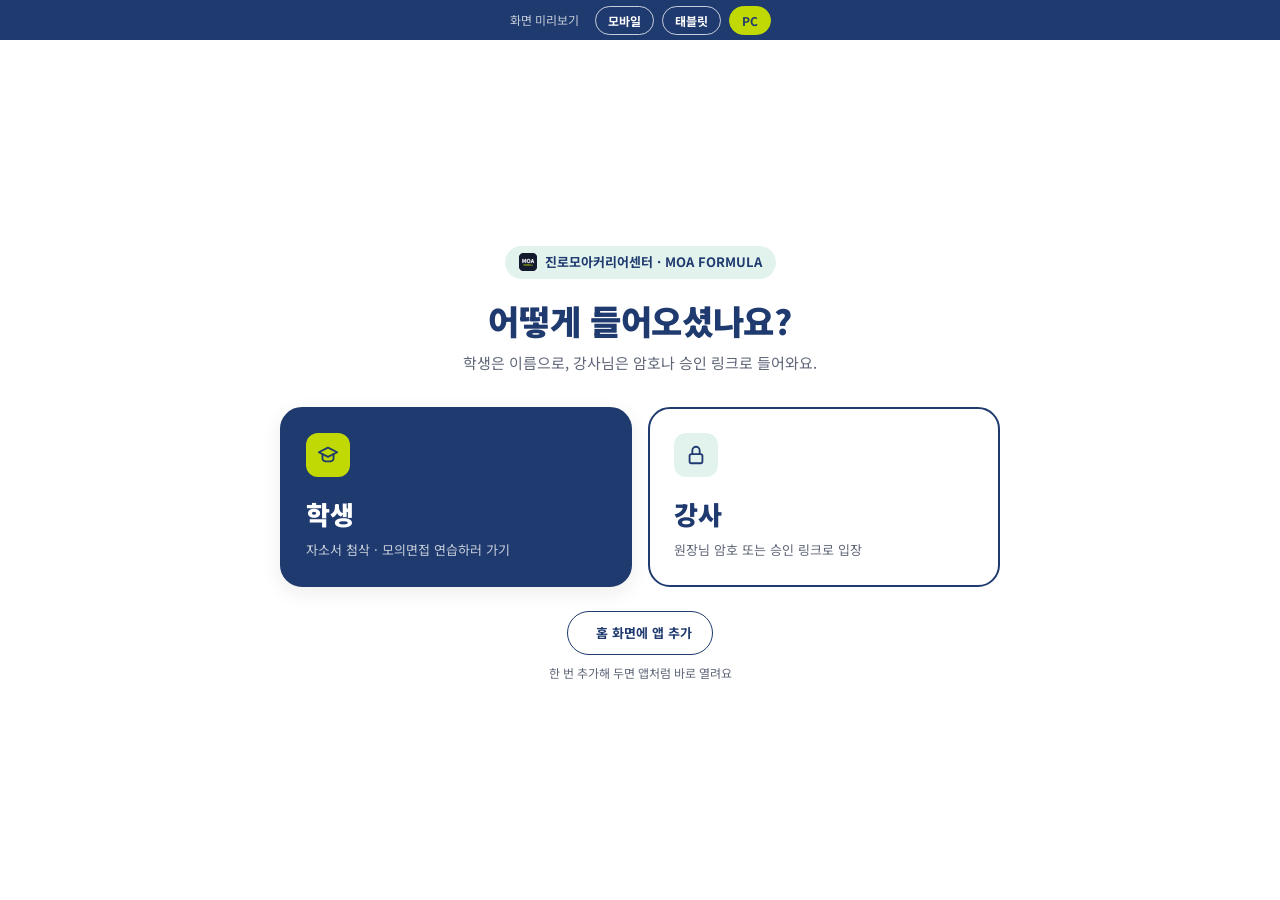
==== commit cf7833dd: "style: 앱 이모지 제거 (한글 안전 버전) Co-Authored-By: Claude Sonnet 4.6 <noreply@anthropic.com> Claude-Session:" ====
--- a/index.html
+++ b/index.html
@@ -412,7 +412,7 @@
 <button type="button" class="choice student" id="goStudent"><span class="ch-icon"><svg><use href="#i-student"/></svg></span><span class="ch-title">학생</span><span class="ch-sub">자소서 첨삭 · 모의면접 연습하러 가기</span></button>
 <button type="button" class="choice teacher" id="goTeacher"><span class="ch-icon"><svg><use href="#i-lock"/></svg></span><span class="ch-title">강사</span><span class="ch-sub">원장님 암호 또는 승인 링크로 입장</span></button>
 </div>
-<div class="inst-wrap"><button type="button" class="inst-btn js-install" hidden><span aria-hidden="true">📲</span> 홈 화면에 앱 추가</button><p class="foot-note js-install-note" hidden>한 번 추가해 두면 앱처럼 바로 열려요</p></div>
+<div class="inst-wrap"><button type="button" class="inst-btn js-install" hidden><span aria-hidden="true"></span> 홈 화면에 앱 추가</button><p class="foot-note js-install-note" hidden>한 번 추가해 두면 앱처럼 바로 열려요</p></div>
 </div>
 </section>
 
@@ -463,7 +463,7 @@
 <a href="#sec-make" data-sec="sec-make" class="master-only"><svg><use href="#i-spark"/></svg>제작 도구</a>
 <a href="#sec-docs" data-sec="sec-docs" class="staff-only"><svg><use href="#i-book"/></svg>참고 자료</a>
 <a href="#sec-admin" data-sec="sec-admin" class="master-only"><svg><use href="#i-users"/></svg>원장님 관리</a>
-<div class="nav-tip js-install-tip" hidden><button type="button" class="inst-btn sm js-install"><span aria-hidden="true">📲</span> 홈 화면에 앱 추가</button></div>
+<div class="nav-tip js-install-tip" hidden><button type="button" class="inst-btn sm js-install"><span aria-hidden="true"></span> 홈 화면에 앱 추가</button></div>
 </nav>
 <main>
 <div class="page-head">
@@ -597,10 +597,10 @@
 <summary>전체 기능 목록 (눌러서 펼치기)</summary>
 <div class="fold-body">
 <b class="feat-h fc-resume">자소서·이력서 첨삭</b>
-<div><b>학생용</b> — 자소서 코치 대화로 시작(전공 → 지원 기업 → 블라인드 여부), 여러 문항 한 번에 제출(성장과정·성격·지원동기·경험·포부·에세이), 재료 꺼내기 가이드·내 문장 방어 테스트, <b>형광펜 예시 + 보기 3개 + ✨ 내 글로 완성하기</b>, 2026 트렌드 점검(AI 상투어·성찰·직무 증거), <b>🔎 기업 심화 카드(10.5)</b>, 교정지 결과 화면·워드/PDF 저장, 확인코드로 결과 조회, 🎤 모의면접으로 넘기기</div>
+<div><b>학생용</b> — 자소서 코치 대화로 시작(전공 → 지원 기업 → 블라인드 여부), 여러 문항 한 번에 제출(성장과정·성격·지원동기·경험·포부·에세이), 재료 꺼내기 가이드·내 문장 방어 테스트, <b>형광펜 예시 + 보기 3개 +  내 글로 완성하기</b>, 2026 트렌드 점검(AI 상투어·성찰·직무 증거), <b> 기업 심화 카드(10.5)</b>, 교정지 결과 화면·워드/PDF 저장, 확인코드로 결과 조회,  모의면접으로 넘기기</div>
 <div><b>강사용</b> — QR, 검수 대기함(AI 예시 ○곳 표시), 첨삭 기준 프리셋 라이브러리, 완료된 첨삭(확인코드·다시 보내기·조회 기간 연장), 알림 설정(이메일·재도전·트래커 연동·조회 기간·여러 기관·<b>기업 분석 수준</b>), 기능 안내 탭</div>
 <b class="feat-h fc-interview">모의면접 시뮬레이터</b>
-<div><b>학생용</b> — 전공 선택 + <b>✏️ 직접 입력(전공·직무·기업, 10.5)</b>, 질문 유형 12가지(기본 6 + 결격 검증·AI 활용·팀핏·직무 경험 심층·마무리 역질문), 면접실 모드(60초 타이머·말로 답하기·답변 뼈대), 즉시 피드백(일관성·논리·진정성·외운 답변 신호), 형광펜 예시 완성, 답변 자동 저장·내 피드백 모아보기, 확인코드·📬 내 결과함, <b>🔎 기업 심화 카드(10.5)</b>, 리허설 리포트·워드/PDF</div>
+<div><b>학생용</b> — 전공 선택 + <b> 직접 입력(전공·직무·기업, 10.5)</b>, 질문 유형 12가지(기본 6 + 결격 검증·AI 활용·팀핏·직무 경험 심층·마무리 역질문), 면접실 모드(60초 타이머·말로 답하기·답변 뼈대), 즉시 피드백(일관성·논리·진정성·외운 답변 신호), 형광펜 예시 완성, 답변 자동 저장·내 피드백 모아보기, 확인코드· 내 결과함, <b> 기업 심화 카드(10.5)</b>, 리허설 리포트·워드/PDF</div>
 <div><b>강사용</b> — 전공 패키지(AI로 질문·기준·결격 검증 만들기), 오늘 수업(기관명·보일 전공·<b>전공 선택 방식·키워드 TOP·기업 분석 수준</b>·제출 방식·재도전·알림 이메일), 결과·검토, 면접관 체험 보드·셀프체크, QR·학생 화면 미리보기</div>
 <b class="feat-h fc-tracker">수강생 사후관리 트래커</b>
 <div>개인관리(학생카드+상담이력 자동기록), 진로모아관리(기관·전공별 실적, QR 만족도설문 자동집계)</div>
@@ -1081,7 +1081,7 @@
   asList._items = items;
 }
 // 반별 만족도·소감 QR (2026-10-03): 강의 끝에 보여 주면 응답이 이 반·담당 강사 이름표를 달고 모여요
-function svBtn(i){ return '<button type="button" class="as-sv" data-sv="' + i + '">📝 강의 끝 · 만족도·소감 QR</button>'; }
+function svBtn(i){ return '<button type="button" class="as-sv" data-sv="' + i + '"> 강의 끝 · 만족도·소감 QR</button>'; }
 function svUrl(a){
   return 'https://moa-tracker-tau.vercel.app/?survey=1&t=jinromoa&p=' + encodeURIComponent(a.caseId) +
     '&s=' + encodeURIComponent(a.slotId) + '&sl=' + encodeURIComponent(a.slot || '') + '&lt=' + encodeURIComponent(a.title || '');
@@ -1089,7 +1089,7 @@
 function showSurvey(a){
   var lab = [a.title, a.slot].filter(Boolean).join(' · '), url = svUrl(a);
   var o = document.createElement('div'); o.className = 'bigcode'; o.setAttribute('role', 'dialog'); o.setAttribute('aria-label', '만족도 설문 QR');
-  o.innerHTML = '<button type="button" class="bc-close">닫기 ✕</button><div class="bc-lab">' + esc(lab) + '</div>' +
+  o.innerHTML = '<button type="button" class="bc-close">닫기 </button><div class="bc-lab">' + esc(lab) + '</div>' +
     '<div class="bc-lab" style="font-size:clamp(24px,4vw,40px)">오늘 강의, 어떠셨나요?</div>' +
     '<img alt="만족도 설문 QR" style="width:clamp(200px,32vw,320px)" src="https://api.qrserver.com/v1/create-qr-code/?size=600x600&data=' + encodeURIComponent(url) + '">' +
     '<div class="bc-how">QR을 찍고 질문 3개에 별점(5점 만점)을 누른 뒤<br>소감 한두 줄을 남겨 주세요<br>1분이면 끝나요 · 이름은 받지 않아요</div>' +
@@ -1098,7 +1098,7 @@
   o.querySelector('.bc-close').addEventListener('click', function(){ o.remove(); });
   o.querySelector('[data-cp]').addEventListener('click', function(){
     var b = this;
-    function ok(){ b.textContent = '복사했어요 ✓'; setTimeout(function(){ b.textContent = '설문 주소 복사 (카톡 공유용)'; }, 1800); }
+    function ok(){ b.textContent = '복사했어요 '; setTimeout(function(){ b.textContent = '설문 주소 복사 (카톡 공유용)'; }, 1800); }
     if (navigator.clipboard) navigator.clipboard.writeText(url).then(ok, function(){ prompt('아래 주소를 길게 눌러 복사하세요', url); });
     else prompt('아래 주소를 길게 눌러 복사하세요', url);
   });
@@ -1112,7 +1112,7 @@
 function showBig(code, lab){
   var hub = 'https://moa-hub.vercel.app/?code=' + encodeURIComponent(code); // QR을 찍으면 입장 코드가 미리 채워짐 (2026-10-22)
   var o = document.createElement('div'); o.className = 'bigcode'; o.setAttribute('role', 'dialog'); o.setAttribute('aria-label', '입장 코드 크게 보기');
-  o.innerHTML = '<button type="button" class="bc-close">닫기 ✕</button><div class="bc-lab">' + esc(lab) + '</div>' +
+  o.innerHTML = '<button type="button" class="bc-close">닫기 </button><div class="bc-lab">' + esc(lab) + '</div>' +
     '<div class="bc-code">' + esc(code) + '</div>' +
     '<div class="bc-how">① QR을 찍으면 입장 코드가 자동으로 들어가요 (또는 <b>moa-hub.vercel.app</b> 접속 → [학생])<br>② 이름 · 나만의 숫자 4자리 입력 (입장 코드 <b>' + esc(code) + '</b>)</div>' +
     '<img alt="허브 QR" src="https://api.qrserver.com/v1/create-qr-code/?size=400x400&data=' + encodeURIComponent(hub) + '">';
@@ -1294,7 +1294,7 @@
 ['알림 설정 — 이메일·재도전·트래커·조회 기간', '칸마다 따로 저장해요. 재도전은 자유롭게 / 최대 2번 / 1번만, 트래커는 단일 기관명 또는 여러 기관 등록.'],
 ['알림 설정 — 기업 분석 수준 (10.5)', '끔(고등학생·1회성) / 기본(지금과 같음) / 심화(실시간 검색). 고르는 즉시 저장, 모의면접과 따로 정해요. 네이버 유료 고객은 늘 심화.'],
 ['기업 심화 카드 (10.5)', '심화 수업에서 학생이 지원 기업을 답하면 인재상·최근 이슈를 검색해 문항 칸 위에 카드로 보여 주고, 지원동기·포부·에세이 첨삭에 반영해요. 같은 기업은 7일 저장.'],
-['학생 결과 화면', '교정지 형식(보라·주황 밑줄 + 여백 메모 + 제출 전 점검표). 형광펜 예시는 보기에서 골라 ✨ 내 글로 완성하기, 워드·PDF로 저장.'],
+['학생 결과 화면', '교정지 형식(보라·주황 밑줄 + 여백 메모 + 제출 전 점검표). 형광펜 예시는 보기에서 골라  내 글로 완성하기, 워드·PDF로 저장.'],
 ['자료 보관 기간', '제출·승인·조회 기간 종료 중 가장 늦은 날부터 30일 뒤 자동 삭제돼요. 남길 결과는 워드로 저장하세요.']
 ]);
 fillGuideTable('interviewGuideBody', [
@@ -1303,7 +1303,7 @@
 ['오늘 수업 — 전공 선택 방식 (10.5)', '프리셋만 / 프리셋 + 직접 입력 / 직접 입력만. 직접 입력을 켜면 목록에 없는 전공·직무·기업도 학생이 적어 맞춤 질문·기준을 받아요.'],
 ['키워드 TOP (10.5)', '학생이 많이 적은 키워드 순서. "전공 패키지로 추가"를 누르면 AI가 만든 질문·기준 그대로 정식 목록에 들어가요.'],
 ['오늘 수업 — 기업 분석 수준 (10.5)', '끔(기업 칸 숨김) / 기본(검색 없음) / 심화(인재상·최근 이슈 실시간 검색 → 질문·피드백 반영). 기업 1곳 약 50~100원, 같은 기업 7일 저장. 유료 고객은 늘 심화.'],
-['결과·검토', '강사 검토 방식이면 학생 답변을 검토 후 승인해요. 승인하면 학생 폰 📬 내 결과함에 자동 도착, 확인코드로도 찾을 수 있어요.'],
+['결과·검토', '강사 검토 방식이면 학생 답변을 검토 후 승인해요. 승인하면 학생 폰  내 결과함에 자동 도착, 확인코드로도 찾을 수 있어요.'],
 ['면접관 체험 보드', '수업 시연용. 강사 셀프체크 5문항으로 사적 질문 등을 미리 점검해요.'],
 ['학생 결과 화면', '리허설 리포트(내 답변 → AI 피드백 → 답변 방향 → 다시 말해보기), 형광펜 예시 완성, 워드·PDF 저장.'],
 ['자료 보관 기간', '마지막 활동일로부터 30일 뒤 자동 삭제돼요. 남길 결과는 워드로 저장하세요.']
@@ -1358,7 +1358,7 @@
   if(isKakao){
     open(guide('카카오톡 안에서는 추가가 안 돼요', '아래 버튼을 누르면 휴대폰 기본 브라우저로 이 화면이 다시 열려요. 거기서 이 버튼을 한 번 더 눌러 주세요.', [
       '<b>다른 브라우저로 열기</b>를 누르기',
-      '열린 화면에서 <b>📲 홈 화면에 앱 추가</b> 다시 누르기'
+      '열린 화면에서 <b> 홈 화면에 앱 추가</b> 다시 누르기'
     ], '버튼이 안 되면: 오른쪽 아래(또는 위) <span class="key">⋮</span> → <b>다른 브라우저로 열기</b>'));
     card.querySelector('.row').insertAdjacentHTML('afterbegin', '<button type="button" class="go" id="instGo">다른 브라우저로 열기</button>');
     document.getElementById('instGo').onclick = function(){ location.href = 'kakaotalk://web/openExternal?url=' + encodeURIComponent(location.href); };
@@ -1368,13 +1368,13 @@
     open(guide('지금 화면에서는 추가가 안 돼요', '앱 안에서 열린 화면이라 홈 화면에 추가할 수 없어요. 기본 브라우저로 옮겨 주세요.', [
       '오른쪽 위(또는 아래) <span class="key">⋮</span> 또는 <span class="key">···</span> 누르기',
       '<b>다른 브라우저로 열기</b> (또는 <b>Safari로 열기</b>) 선택',
-      '열린 화면에서 <b>📲 홈 화면에 앱 추가</b> 다시 누르기'
+      '열린 화면에서 <b> 홈 화면에 앱 추가</b> 다시 누르기'
     ]));
     return;
   }
   if(isIOS){
     open(guide('아이폰 홈 화면에 추가하기', 'Safari·크롬 모두 같은 방법이에요.', [
-      '화면 아래(또는 주소창 옆) <span class="key">공유 ⬆︎</span> 버튼 누르기',
+      '화면 아래(또는 주소창 옆) <span class="key">공유 ⬆</span> 버튼 누르기',
       '목록을 위로 올려 <b>홈 화면에 추가</b> 누르기',
       '오른쪽 위 <b>추가</b> 누르면 끝! 홈 화면에 <b>취업스킬</b> 아이콘이 생겨요'
     ], '공유 버튼이 안 보이면 화면을 살짝 아래로 내려 보세요.'));
@@ -1385,7 +1385,7 @@
       '오른쪽 아래 <span class="key">≡</span> 메뉴 누르기',
       '<b>＋ 현재 페이지 추가</b> (또는 <b>페이지 추가</b>) 누르기',
       '<b>홈 화면</b> 선택 → <b>추가</b>'
-    ], '주소창에 <span class="key">⬇︎ 앱</span> 모양 아이콘이 보이면 그걸 눌러도 바로 설치돼요.'));
+    ], '주소창에 <span class="key">⬇ 앱</span> 모양 아이콘이 보이면 그걸 눌러도 바로 설치돼요.'));
     return;
   }
   if(isAndroid){
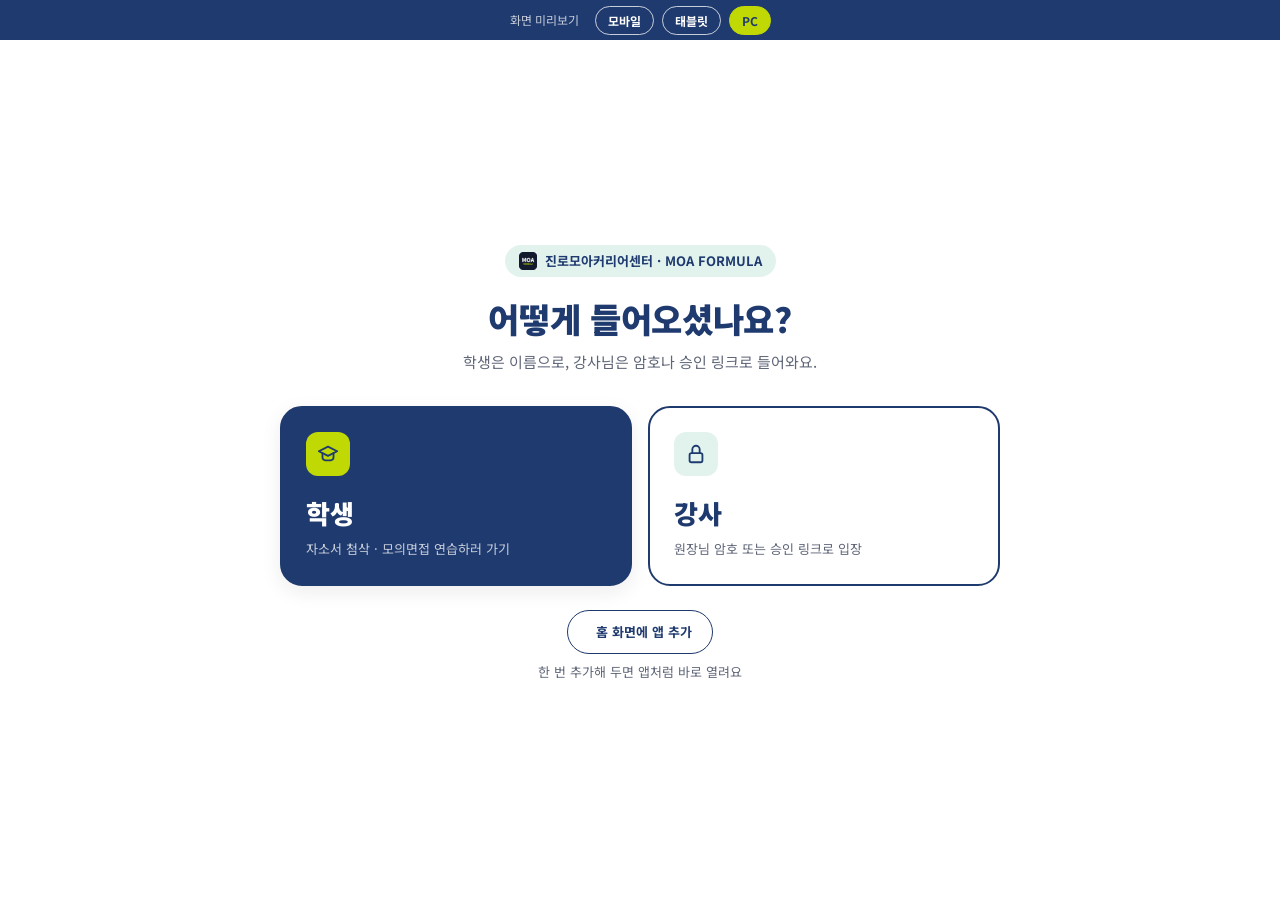
==== commit bdbe3b31: "Merge claude/lumi-20261102" ====
--- a/index.html
+++ b/index.html
@@ -354,7 +354,7 @@
 
 /* 홈 화면 설치 버튼·안내 (2026-10-04) */
 .inst-wrap{margin-top:var(--space-6);display:flex;flex-direction:column;align-items:center;gap:var(--space-2)}
-.inst-wrap .foot-note{margin-top:0}
+.inst-wrap .foot-note{margin-top:0;font-size:13px}
 .inst-btn{display:inline-flex;align-items:center;justify-content:center;gap:8px;min-height:44px;padding:0 20px;font-family:inherit;font-size:var(--fs-sm);font-weight:var(--fw-bold);color:var(--c-brand);background:var(--c-surface);border:1.5px solid var(--c-brand);border-radius:var(--radius-pill,999px);cursor:pointer}
 .inst-btn:active{transform:scale(.98)}
 .inst-btn.sm{width:100%;min-height:40px;border-radius:var(--radius-md);font-size:var(--fs-xs)}
@@ -687,7 +687,8 @@
   document.getElementById('whoName').textContent = (who.name || who.code) + ' 강사님';
   document.querySelectorAll('a.role-btn[data-app]').forEach(function(a){
     var base = APPS[a.getAttribute('data-app')];
-    a.href = a.classList.contains('student') ? base + '?t=' + code : base + '?admin=1&t=' + code + (key ? '&k=' + key : '');
+    // 자소서 학생용도 강사 승인 키를 함께 보냄 (2026-11-01): 키가 기기에 저장돼 강사 기기는 학생 화면 미리 보기 때 제출 횟수 제한을 받지 않음 (키는 주소창에서 바로 지워짐)
+    a.href = a.classList.contains('student') ? base + '?t=' + code + (key && a.getAttribute('data-app') === 'resume' ? '&k=' + key : '') : base + '?admin=1&t=' + code + (key ? '&k=' + key : '');
   });
   document.getElementById('hubFooter').textContent = '진로모아커리어센터 · ' + (who.name || who.code) + ' 강사님 전용 링크입니다';
 }
@@ -762,6 +763,7 @@
   document.querySelectorAll('a.role-btn.student[data-app]').forEach(function(a){
     var u = new URL(a.href.split('#')[0]);
     u.searchParams.set('t', st.t);              // 학생 제출이 코드를 만든 강사님께 가도록
+    u.searchParams.delete('k');                 // 강사 승인 키는 학생에게 넘기지 않음 (2026-11-01)
     if (st.ci) u.searchParams.set('ci', st.ci); else u.searchParams.delete('ci'); // 강의별 앱 기록 (2026-10-03)
     var qt = st.only && st.only[a.getAttribute('data-app')]; // 특강 질문 유형 (2026-10-24)
     if (qt) u.searchParams.set('qt', qt); else u.searchParams.delete('qt');
